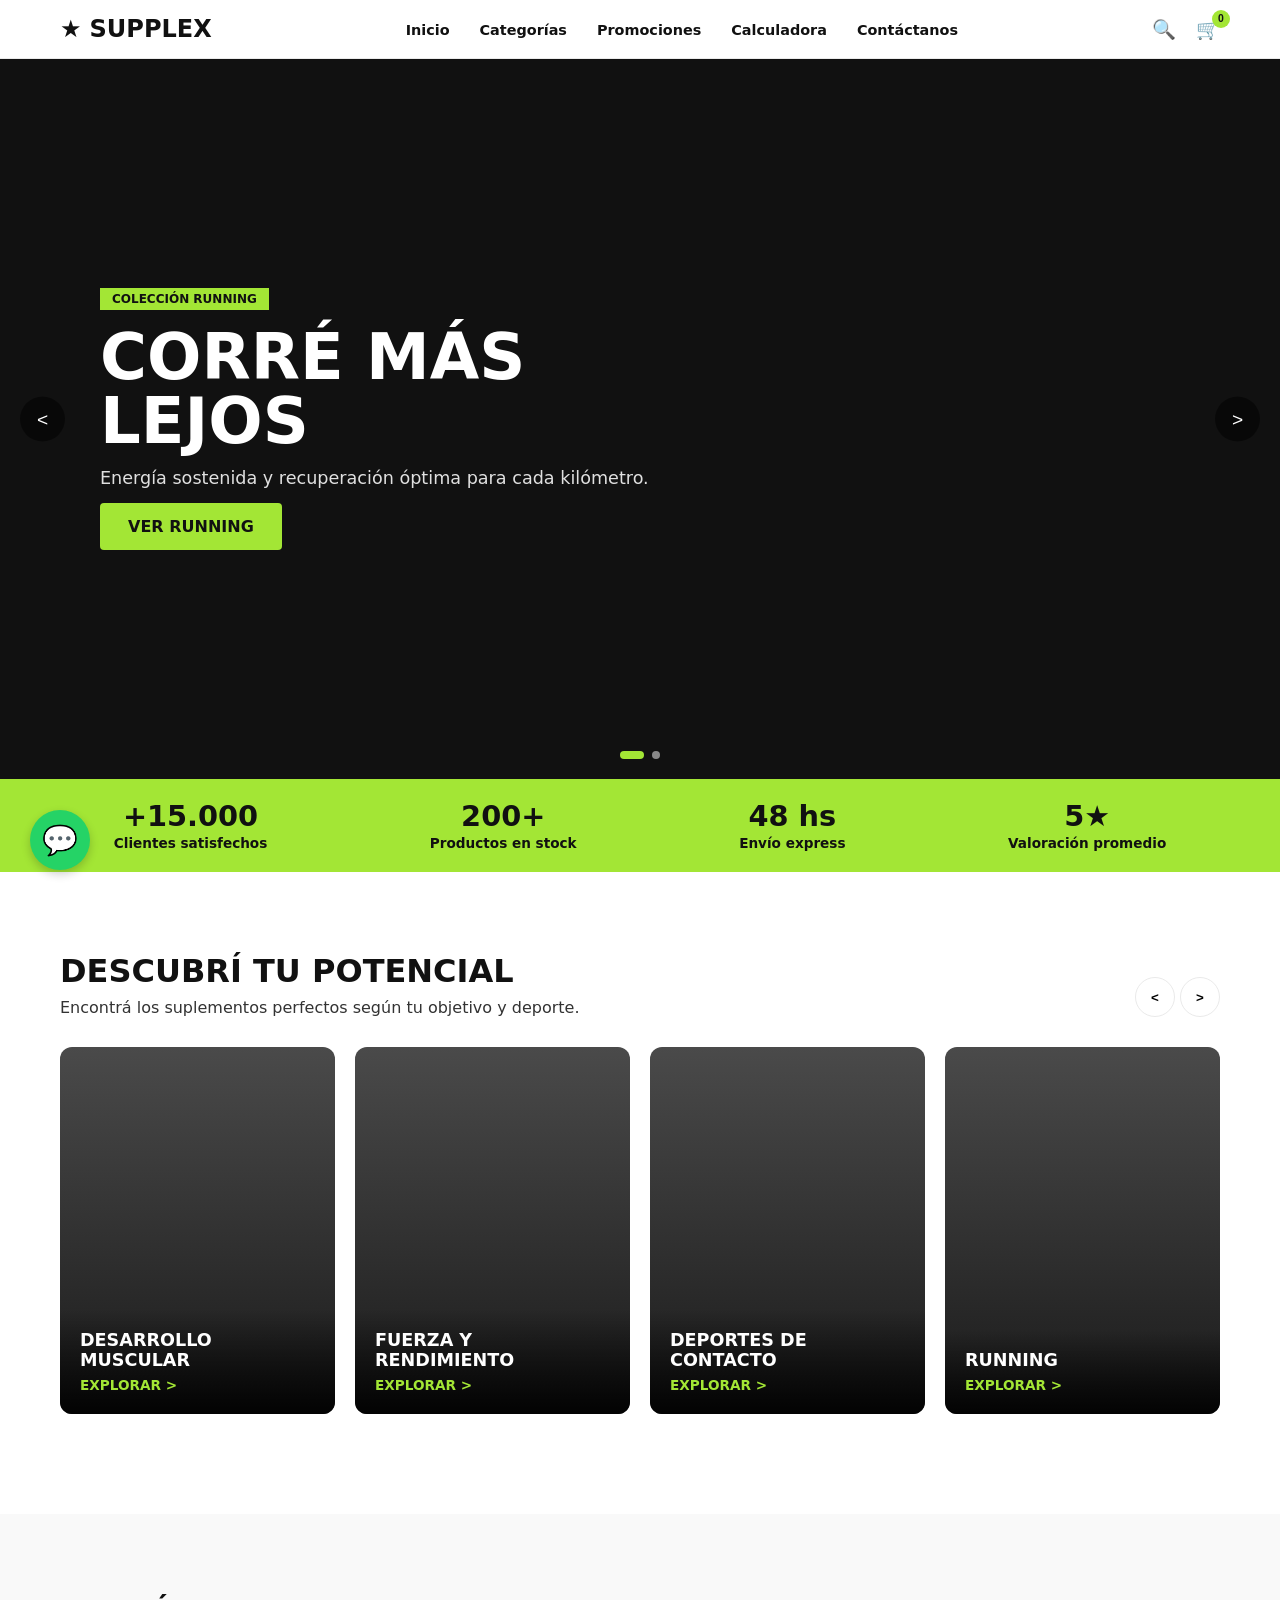
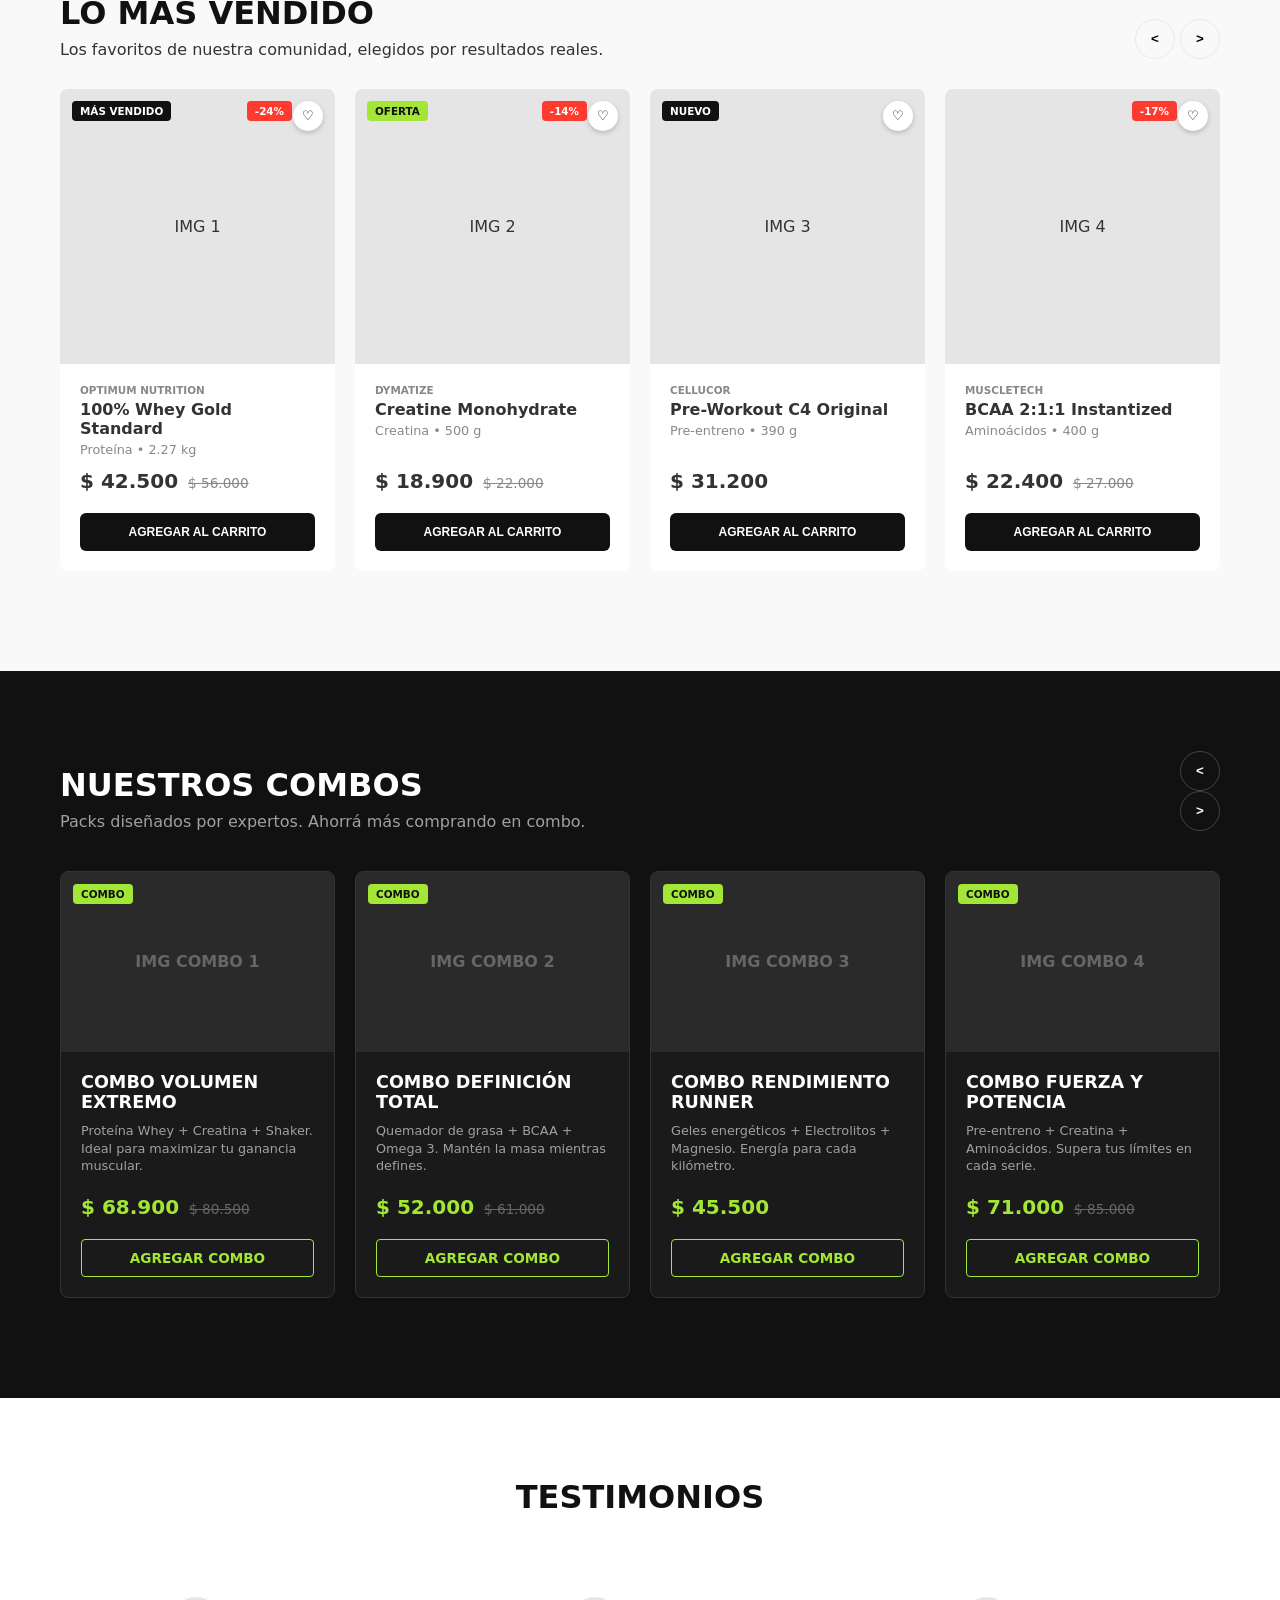
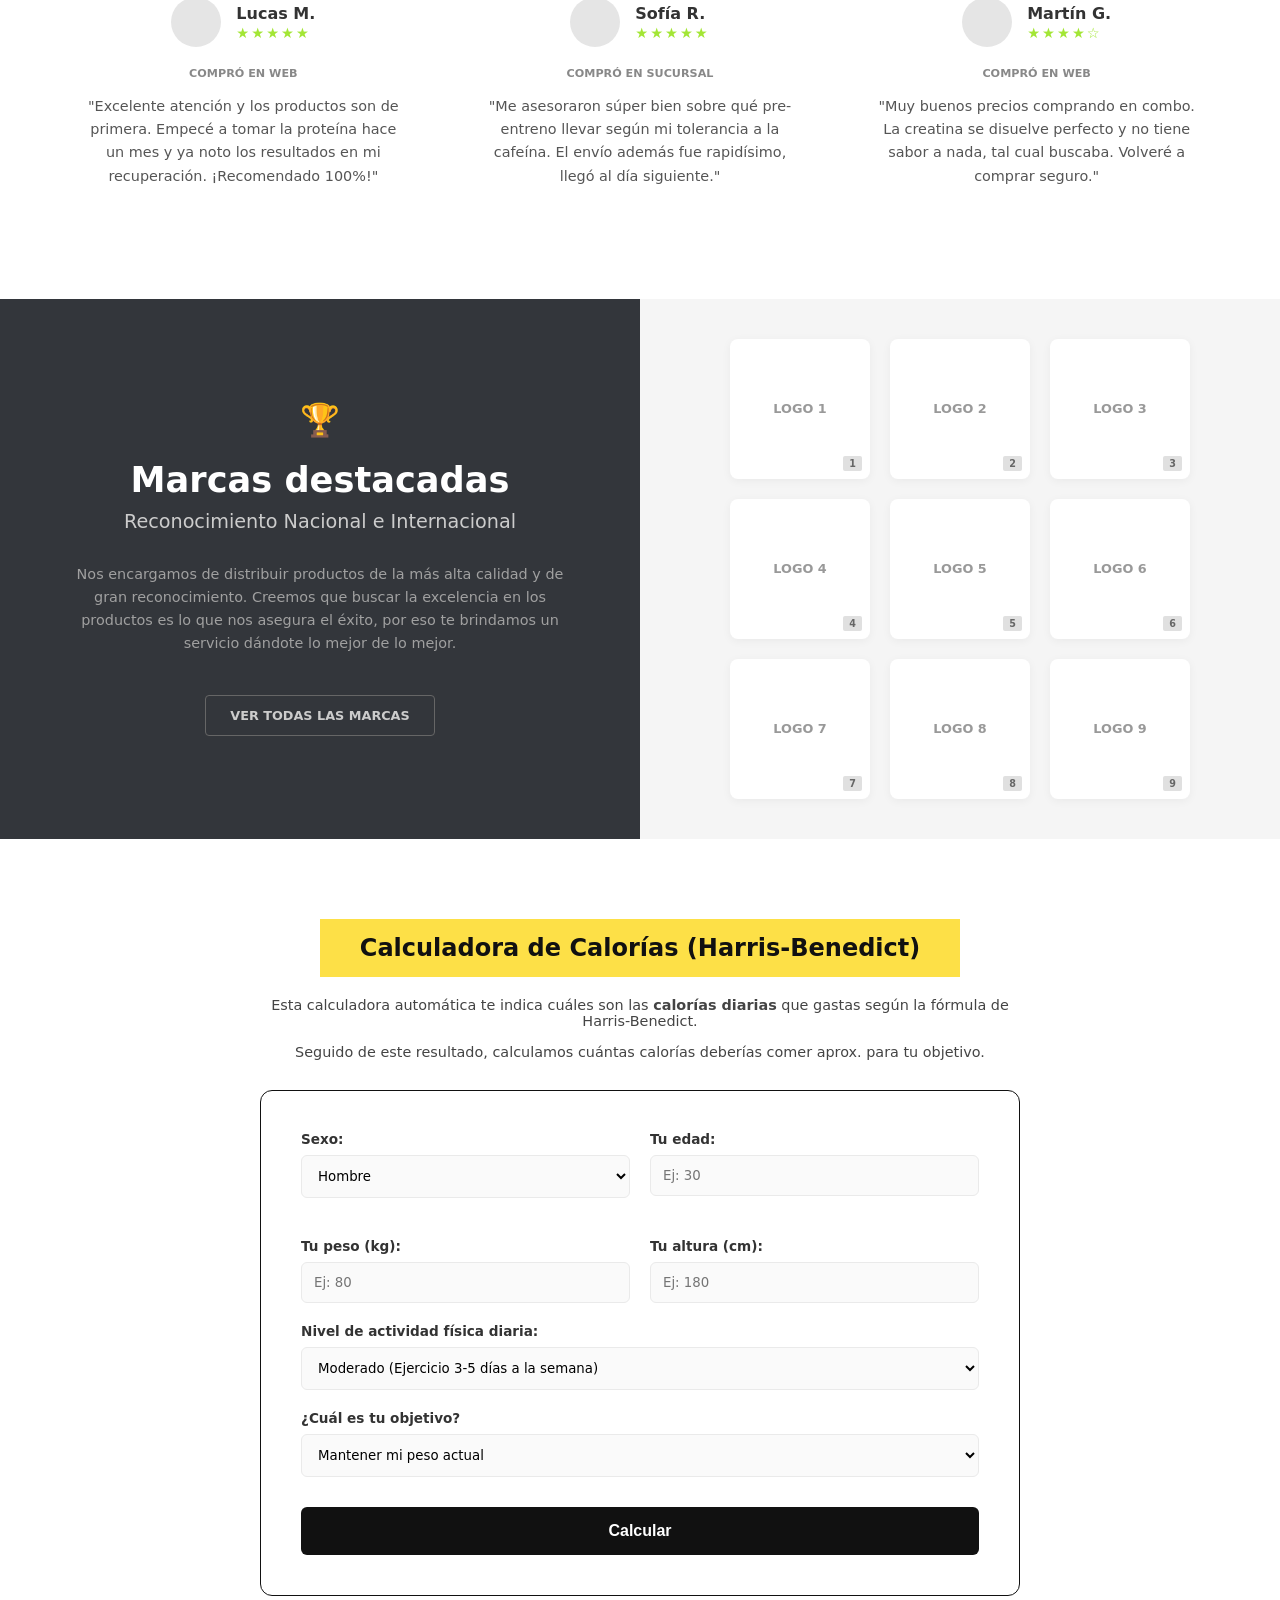
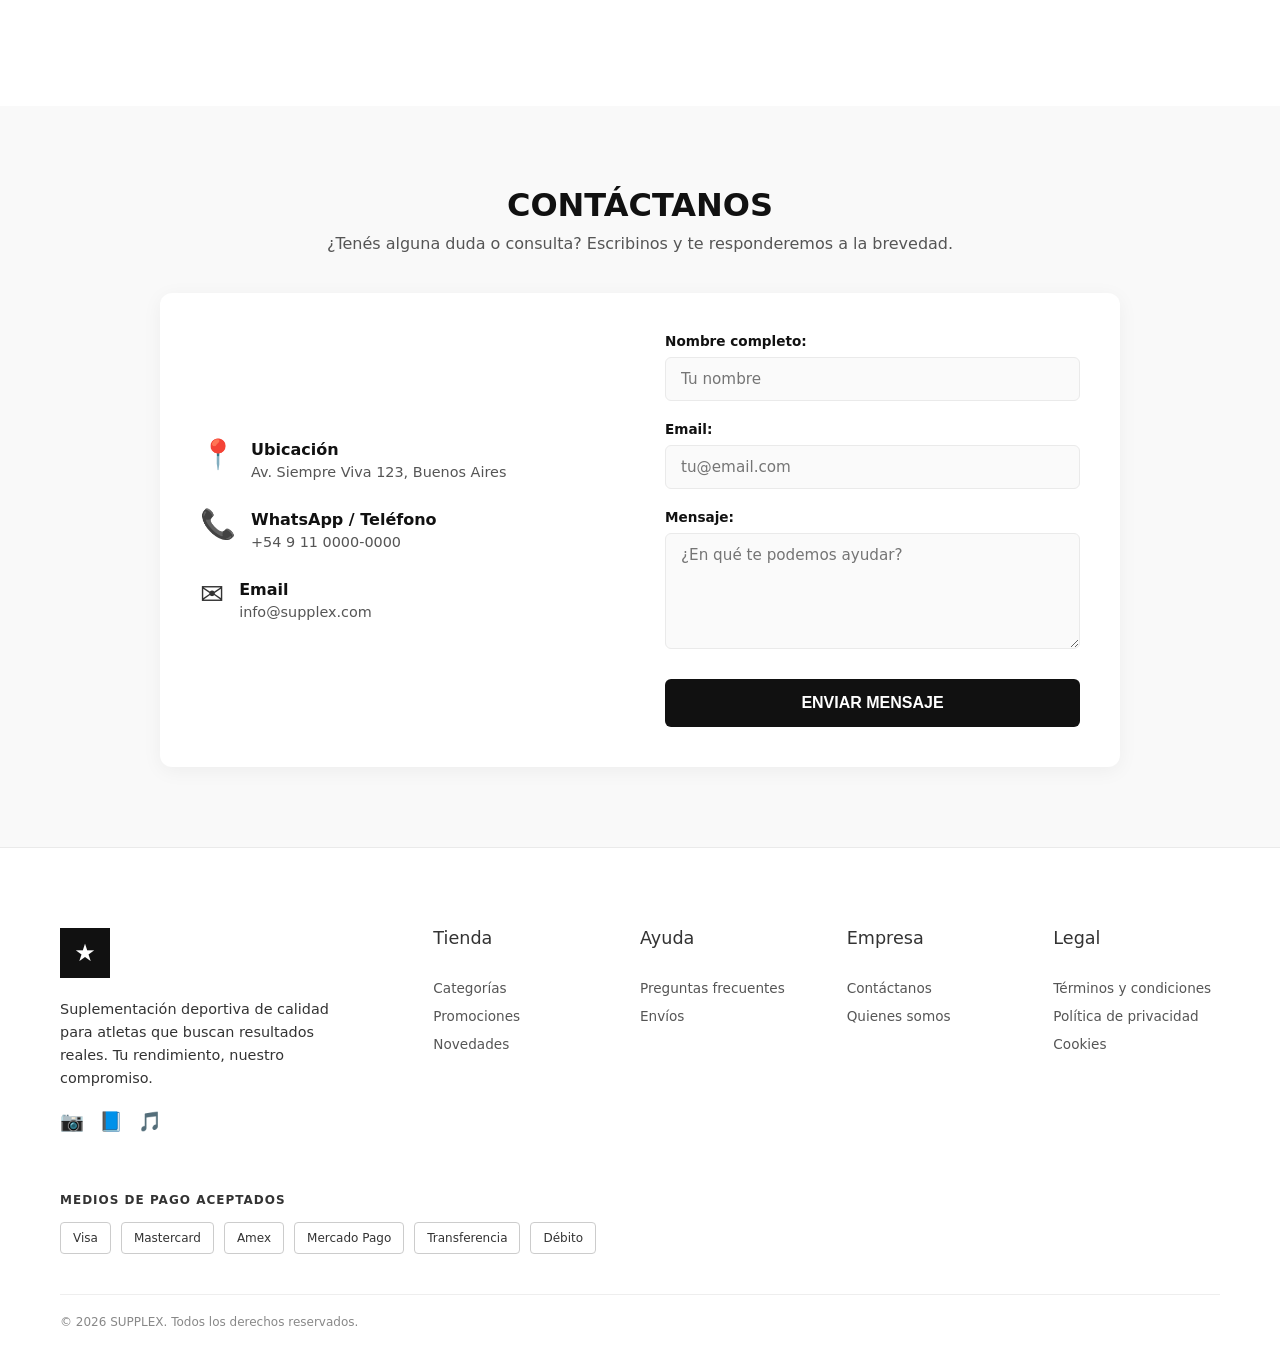
==== index.html @ 0bfa5c6b "arreglo del carrito, mejoras en secciones de la pagina y SEO avanzado, tambien quita de errores y co" ====
<!DOCTYPE html>
<html lang="es">
<head>
    <meta charset="UTF-8">
    <meta name="viewport" content="width=device-width, initial-scale=1.0">
    
    <title>Supplex | Suplementación Deportiva y Nutrición</title>
    <meta name="description" content="Encontrá los mejores suplementos deportivos: Proteínas, Creatina, Pre-entrenos y más. Calculá tus calorías y potenciá tu rendimiento con Supplex.">
    <meta name="keywords" content="suplementos, proteína, creatina, pre-entreno, nutrición deportiva, Supplex, fitness">
    <meta name="author" content="Supplex">
    <link rel="canonical" href="https://www.tusitio.com/">
    <meta name="robots" content="index, follow">

    <meta property="og:type" content="website">
    <meta property="og:title" content="Supplex | Suplementación Deportiva">
    <meta property="og:description" content="Potenciá tu rendimiento con los mejores suplementos del mercado. Envíos a todo el país.">
    <meta property="og:image" content="https://www.tusitio.com/img/og-image.jpg">
    <meta property="og:url" content="https://www.tusitio.com/">

    <script type="application/ld+json">
    {
      "@context": "https://schema.org",
      "@type": "SportsActivityLocation",
      "name": "Supplex",
      "image": "https://www.tusitio.com/img/logo.png",
      "description": "Tienda especializada en suplementación deportiva de alta calidad.",
      "url": "https://www.tusitio.com",
      "priceRange": "$$"
    }
    </script>

    <link rel="stylesheet" href="./css/style.css">
</head>
<body>
    
  <header class="encabezado">

    <div class="encabezado__principal" id="encabezadoPrincipal">
      <div class="encabezado__contenedor">
        
        <a href="/" class="encabezado__logo">
          <span class="encabezado__icono-logo">★</span>
          <span class="encabezado__texto-logo">SUPPLEX</span>
        </a>

        <nav class="encabezado__navegacion">
          <ul class="encabezado__menu">
            <li class="encabezado__item"><a href="#inicio" class="encabezado__enlace enlace_efecto">Inicio</a></li>
            <li class="encabezado__item"><a href="#categorias" class="encabezado__enlace enlace_efecto">Categorías</a></li>
            <li class="encabezado__item"><a href="#promociones" class="encabezado__enlace enlace_efecto">Promociones</a></li>
            <li class="encabezado__item"><a href="#calculadora" class="encabezado__enlace enlace_efecto">Calculadora</a></li>
            <li class="encabezado__item"><a href="#contactanos" class="encabezado__enlace enlace_efecto">Contáctanos</a></li>
          </ul>
        </nav>

        <div class="encabezado__acciones">
          <button class="encabezado__boton-accion icono_efecto" aria-label="Buscar">🔍</button>
          <!-- Se eliminó el botón de Usuario -->
          <button class="encabezado__boton-accion icono_efecto" aria-label="Carrito">
            🛒 <span class="encabezado__contador-carrito">0</span>
          </button>
        </div>

      </div>
    </div>
  </header>

  <main>
    <section class="portada" id="inicio">
      <div class="portada__carrusel">
        
        <button class="portada__navegacion portada__navegacion--previo boton-redondo_efecto" id="btnAntHero" aria-label="Anterior">&lt;</button>
        <button class="portada__navegacion portada__navegacion--siguiente boton-redondo_efecto" id="btnSigHero" aria-label="Siguiente">&gt;</button>

        <div class="portada__diapositiva portada__diapositiva--activa">
          <div class="portada__fondo"></div>
          <div class="portada__contenedor">
            <div class="portada__contenido">
              <span class="portada__etiqueta">COLECCIÓN RUNNING</span>
              <h1 class="portada__titulo">CORRÉ MÁS LEJOS</h1>
              <p class="portada__subtitulo">Energía sostenida y recuperación óptima para cada kilómetro.</p>
              <a href="#categorias" class="portada__boton boton_efecto">VER RUNNING</a>
            </div>
          </div>
        </div>

        <div class="portada__diapositiva">
          <div class="portada__fondo" style="background: linear-gradient(90deg, rgba(17,17,17,0.9) 0%, rgba(17,17,17,0.3) 100%), #333;"></div>
          <div class="portada__contenedor">
            <div class="portada__contenido">
              <span class="portada__etiqueta">NUEVOS INGRESOS</span>
              <h1 class="portada__titulo">ALCANZÁ TU META</h1>
              <p class="portada__subtitulo">Potenciá tu entrenamiento con la mejor suplementación.</p>
              <a href="#promociones" class="portada__boton boton_efecto">VER COMBOS</a>
            </div>
          </div>
        </div>

        <div class="portada__paginacion">
          <span class="portada__punto portada__punto--activo"></span>
          <span class="portada__punto"></span>
        </div>
      </div>

      <div class="portada__estadisticas">
        <div class="portada__estadisticas-contenedor">
          <div class="portada__dato"><span class="portada__numero">+15.000</span><span class="portada__texto">Clientes satisfechos</span></div>
          <div class="portada__dato"><span class="portada__numero">200+</span><span class="portada__texto">Productos en stock</span></div>
          <div class="portada__dato"><span class="portada__numero">48 hs</span><span class="portada__texto">Envío express</span></div>
          <div class="portada__dato"><span class="portada__numero">5★</span><span class="portada__texto">Valoración promedio</span></div>
        </div>
      </div>
    </section>

    <section class="descubrir" id="categorias">
      <div class="descubrir__contenedor">
        <div class="descubrir__encabezado">
          <div>
            <h2 class="descubrir__titulo">DESCUBRÍ TU POTENCIAL</h2>
            <p class="descubrir__subtitulo">Encontrá los suplementos perfectos según tu objetivo y deporte.</p>
          </div>
          <div class="descubrir__controles">
            <button class="descubrir__boton-nav boton-redondo-claro_efecto" id="btnAntExplorar" aria-label="Anterior">&lt;</button>
            <button class="descubrir__boton-nav boton-redondo-claro_efecto" id="btnSigExplorar" aria-label="Siguiente">&gt;</button>
          </div>
        </div>

        <div class="carrusel-horizontal" id="carruselExplorar">
          <a href="#" class="descubrir__tarjeta tarjeta_efecto">
            <div class="descubrir__fondo"></div>
            <div class="descubrir__contenido">
              <h3 class="descubrir__nombre">DESARROLLO MUSCULAR</h3>
              <span class="descubrir__enlace">EXPLORAR &gt;</span>
            </div>
          </a>
          <a href="#" class="descubrir__tarjeta tarjeta_efecto">
            <div class="descubrir__fondo"></div>
            <div class="descubrir__contenido">
              <h3 class="descubrir__nombre">FUERZA Y RENDIMIENTO</h3>
              <span class="descubrir__enlace">EXPLORAR &gt;</span>
            </div>
          </a>
          <a href="#" class="descubrir__tarjeta tarjeta_efecto">
            <div class="descubrir__fondo"></div>
            <div class="descubrir__contenido">
              <h3 class="descubrir__nombre">DEPORTES DE CONTACTO</h3>
              <span class="descubrir__enlace">EXPLORAR &gt;</span>
            </div>
          </a>
          <a href="#" class="descubrir__tarjeta tarjeta_efecto">
            <div class="descubrir__fondo"></div>
            <div class="descubrir__contenido">
              <h3 class="descubrir__nombre">RUNNING</h3>
              <span class="descubrir__enlace">EXPLORAR &gt;</span>
            </div>
          </a>
          <a href="#" class="descubrir__tarjeta tarjeta_efecto">
            <div class="descubrir__fondo"></div>
            <div class="descubrir__contenido">
              <h3 class="descubrir__nombre">RECUPERACIÓN</h3>
              <span class="descubrir__enlace">EXPLORAR &gt;</span>
            </div>
          </a>
          <a href="#" class="descubrir__tarjeta tarjeta_efecto">
            <div class="descubrir__fondo"></div>
            <div class="descubrir__contenido">
              <h3 class="descubrir__nombre">ENERGÍA</h3>
              <span class="descubrir__enlace">EXPLORAR &gt;</span>
            </div>
          </a>
        </div>
      </div>
    </section>

    <section class="mas-vendidos">
      <div class="mas-vendidos__contenedor">
        <div class="mas-vendidos__encabezado">
          <div>
            <h2 class="mas-vendidos__titulo">LO MÁS VENDIDO</h2>
            <p class="mas-vendidos__subtitulo">Los favoritos de nuestra comunidad, elegidos por resultados reales.</p>
          </div>
          <div class="mas-vendidos__controles">
            <button class="mas-vendidos__boton-nav boton-redondo-claro_efecto" id="btnAntMasVendidos" aria-label="Anterior">&lt;</button>
            <button class="mas-vendidos__boton-nav boton-redondo-claro_efecto" id="btnSigMasVendidos" aria-label="Siguiente">&gt;</button>
          </div>
        </div>

        <div class="carrusel-horizontal" id="carruselMasVendidos">
          <article class="producto-tarjeta tarjeta-sombra_efecto">
            <div class="producto-tarjeta__imagen-caja">
              <div class="producto-tarjeta__etiquetas">
                <span class="etiqueta etiqueta--negra">MÁS VENDIDO</span>
                <span class="etiqueta etiqueta--roja">-24%</span>
              </div>
              <button class="producto-tarjeta__favorito icono_efecto" aria-label="Favoritos">♡</button>
              <div class="producto-tarjeta__placeholder">IMG 1</div>
            </div>
            <div class="producto-tarjeta__info">
              <span class="producto-tarjeta__marca">OPTIMUM NUTRITION</span>
              <h3 class="producto-tarjeta__nombre">100% Whey Gold Standard</h3>
              <p class="producto-tarjeta__variante">Proteína • 2.27 kg</p>
              <div class="producto-tarjeta__precios">
                <span class="producto-tarjeta__precio-actual">$ 42.500</span>
                <span class="producto-tarjeta__precio-viejo">$ 56.000</span>
              </div>
              <button class="producto-tarjeta__boton boton-oscuro_efecto js-agregar-carrito" data-nombre="100% Whey Gold Standard - Optimum Nutrition" data-precio="42500">AGREGAR AL CARRITO</button>
            </div>
          </article>

          <article class="producto-tarjeta tarjeta-sombra_efecto">
            <div class="producto-tarjeta__imagen-caja">
              <div class="producto-tarjeta__etiquetas">
                <span class="etiqueta etiqueta--verde">OFERTA</span>
                <span class="etiqueta etiqueta--roja">-14%</span>
              </div>
              <button class="producto-tarjeta__favorito icono_efecto" aria-label="Favoritos">♡</button>
              <div class="producto-tarjeta__placeholder">IMG 2</div>
            </div>
            <div class="producto-tarjeta__info">
              <span class="producto-tarjeta__marca">DYMATIZE</span>
              <h3 class="producto-tarjeta__nombre">Creatine Monohydrate</h3>
              <p class="producto-tarjeta__variante">Creatina • 500 g</p>
              <div class="producto-tarjeta__precios">
                <span class="producto-tarjeta__precio-actual">$ 18.900</span>
                <span class="producto-tarjeta__precio-viejo">$ 22.000</span>
              </div>
              <button class="producto-tarjeta__boton boton-oscuro_efecto js-agregar-carrito" data-nombre="Creatine Monohydrate - Dymatize" data-precio="18900">AGREGAR AL CARRITO</button>
            </div>
          </article>

          <article class="producto-tarjeta tarjeta-sombra_efecto">
            <div class="producto-tarjeta__imagen-caja">
              <div class="producto-tarjeta__etiquetas">
                <span class="etiqueta etiqueta--negra">NUEVO</span>
              </div>
              <button class="producto-tarjeta__favorito icono_efecto" aria-label="Favoritos">♡</button>
              <div class="producto-tarjeta__placeholder">IMG 3</div>
            </div>
            <div class="producto-tarjeta__info">
              <span class="producto-tarjeta__marca">CELLUCOR</span>
              <h3 class="producto-tarjeta__nombre">Pre-Workout C4 Original</h3>
              <p class="producto-tarjeta__variante">Pre-entreno • 390 g</p>
              <div class="producto-tarjeta__precios">
                <span class="producto-tarjeta__precio-actual">$ 31.200</span>
              </div>
              <button class="producto-tarjeta__boton boton-oscuro_efecto js-agregar-carrito" data-nombre="Pre-Workout C4 Original - Cellucor" data-precio="31200">AGREGAR AL CARRITO</button>
            </div>
          </article>

          <article class="producto-tarjeta tarjeta-sombra_efecto">
            <div class="producto-tarjeta__imagen-caja">
              <div class="producto-tarjeta__etiquetas">
                <span class="etiqueta etiqueta--roja">-17%</span>
              </div>
              <button class="producto-tarjeta__favorito icono_efecto" aria-label="Favoritos">♡</button>
              <div class="producto-tarjeta__placeholder">IMG 4</div>
            </div>
            <div class="producto-tarjeta__info">
              <span class="producto-tarjeta__marca">MUSCLETECH</span>
              <h3 class="producto-tarjeta__nombre">BCAA 2:1:1 Instantized</h3>
              <p class="producto-tarjeta__variante">Aminoácidos • 400 g</p>
              <div class="producto-tarjeta__precios">
                <span class="producto-tarjeta__precio-actual">$ 22.400</span>
                <span class="producto-tarjeta__precio-viejo">$ 27.000</span>
              </div>
              <button class="producto-tarjeta__boton boton-oscuro_efecto js-agregar-carrito" data-nombre="BCAA 2:1:1 Instantized - Muscletech" data-precio="22400">AGREGAR AL CARRITO</button>
            </div>
          </article>

          <article class="producto-tarjeta tarjeta-sombra_efecto">
            <div class="producto-tarjeta__imagen-caja">
              <div class="producto-tarjeta__etiquetas">
                <span class="etiqueta etiqueta--verde">OFERTA</span>
              </div>
              <button class="producto-tarjeta__favorito icono_efecto" aria-label="Favoritos">♡</button>
              <div class="producto-tarjeta__placeholder">IMG 5</div>
            </div>
            <div class="producto-tarjeta__info">
              <span class="producto-tarjeta__marca">STAR NUTRITION</span>
              <h3 class="producto-tarjeta__nombre">Premium Whey Protein</h3>
              <p class="producto-tarjeta__variante">Proteína • 1 kg</p>
              <div class="producto-tarjeta__precios">
                <span class="producto-tarjeta__precio-actual">$ 28.500</span>
              </div>
              <button class="producto-tarjeta__boton boton-oscuro_efecto js-agregar-carrito" data-nombre="Premium Whey Protein - Star Nutrition" data-precio="28500">AGREGAR AL CARRITO</button>
            </div>
          </article>

          <article class="producto-tarjeta tarjeta-sombra_efecto">
            <div class="producto-tarjeta__imagen-caja">
              <button class="producto-tarjeta__favorito icono_efecto" aria-label="Favoritos">♡</button>
              <div class="producto-tarjeta__placeholder">IMG 6</div>
            </div>
            <div class="producto-tarjeta__info">
              <span class="producto-tarjeta__marca">ENA SPORT</span>
              <h3 class="producto-tarjeta__nombre">Creatina Micronizada</h3>
              <p class="producto-tarjeta__variante">Creatina • 300 g</p>
              <div class="producto-tarjeta__precios">
                <span class="producto-tarjeta__precio-actual">$ 15.000</span>
              </div>
              <button class="producto-tarjeta__boton boton-oscuro_efecto js-agregar-carrito" data-nombre="Creatina Micronizada - ENA Sport" data-precio="15000">AGREGAR AL CARRITO</button>
            </div>
          </article>

          <article class="producto-tarjeta tarjeta-sombra_efecto">
            <div class="producto-tarjeta__imagen-caja">
              <div class="producto-tarjeta__etiquetas">
                <span class="etiqueta etiqueta--negra">MÁS VENDIDO</span>
              </div>
              <button class="producto-tarjeta__favorito icono_efecto" aria-label="Favoritos">♡</button>
              <div class="producto-tarjeta__placeholder">IMG 7</div>
            </div>
            <div class="producto-tarjeta__info">
              <span class="producto-tarjeta__marca">BSN</span>
              <h3 class="producto-tarjeta__nombre">Syntha-6 Protein Matrix</h3>
              <p class="producto-tarjeta__variante">Proteína Blend • 2.27 kg</p>
              <div class="producto-tarjeta__precios">
                <span class="producto-tarjeta__precio-actual">$ 48.000</span>
              </div>
              <button class="producto-tarjeta__boton boton-oscuro_efecto js-agregar-carrito" data-nombre="Syntha-6 Protein - BSN" data-precio="48000">AGREGAR AL CARRITO</button>
            </div>
          </article>

          <article class="producto-tarjeta tarjeta-sombra_efecto">
            <div class="producto-tarjeta__imagen-caja">
              <div class="producto-tarjeta__etiquetas">
                <span class="etiqueta etiqueta--roja">-10%</span>
              </div>
              <button class="producto-tarjeta__favorito icono_efecto" aria-label="Favoritos">♡</button>
              <div class="producto-tarjeta__placeholder">IMG 8</div>
            </div>
            <div class="producto-tarjeta__info">
              <span class="producto-tarjeta__marca">UNIVERSAL NUTRITION</span>
              <h3 class="producto-tarjeta__nombre">Animal Pak</h3>
              <p class="producto-tarjeta__variante">Multivitamínico • 44 Packs</p>
              <div class="producto-tarjeta__precios">
                <span class="producto-tarjeta__precio-actual">$ 35.000</span>
                <span class="producto-tarjeta__precio-viejo">$ 39.000</span>
              </div>
              <button class="producto-tarjeta__boton boton-oscuro_efecto js-agregar-carrito" data-nombre="Animal Pak - Universal Nutrition" data-precio="35000">AGREGAR AL CARRITO</button>
            </div>
          </article>
        </div>
      </div>
    </section>

    <section class="seccion-combos" id="promociones">
      <div class="seccion-combos__contenedor">
        <div class="seccion-combos__encabezado">
          <div>
            <h2 class="seccion-combos__titulo">NUESTROS COMBOS</h2>
            <p class="seccion-combos__subtitulo">Packs diseñados por expertos. Ahorrá más comprando en combo.</p>
          </div>
          <div class="seccion-combos__controles">
            <button class="seccion-combos__boton-nav boton-redondo-oscuro_efecto" id="btnAntCombos">&lt;</button>
            <button class="seccion-combos__boton-nav boton-redondo-oscuro_efecto" id="btnSigCombos">&gt;</button>
          </div>
        </div>

        <div class="carrusel-horizontal" id="carruselCombos">
          <article class="combo-tarjeta tarjeta_efecto">
            <div class="combo-tarjeta__imagen-caja">
              <span class="combo-tarjeta__etiqueta">COMBO</span>
              <div class="combo-tarjeta__placeholder">IMG COMBO 1</div>
            </div>
            <div class="combo-tarjeta__info">
              <h3 class="combo-tarjeta__nombre">COMBO VOLUMEN EXTREMO</h3>
              <p class="combo-tarjeta__desc">Proteína Whey + Creatina + Shaker. Ideal para maximizar tu ganancia muscular.</p>
              <div class="combo-tarjeta__precios">
                <span class="combo-tarjeta__precio-actual">$ 68.900</span>
                <span class="combo-tarjeta__precio-viejo">$ 80.500</span>
              </div>
              <button class="combo-tarjeta__enlace enlace-borde_efecto js-agregar-carrito" style="width: 100%; background: transparent; cursor: pointer; font-family: inherit;" data-nombre="Combo Volumen Extremo" data-precio="68900">AGREGAR COMBO</button>
            </div>
          </article>

          <article class="combo-tarjeta tarjeta_efecto">
            <div class="combo-tarjeta__imagen-caja">
              <span class="combo-tarjeta__etiqueta">COMBO</span>
              <div class="combo-tarjeta__placeholder">IMG COMBO 2</div>
            </div>
            <div class="combo-tarjeta__info">
              <h3 class="combo-tarjeta__nombre">COMBO DEFINICIÓN TOTAL</h3>
              <p class="combo-tarjeta__desc">Quemador de grasa + BCAA + Omega 3. Mantén la masa mientras defines.</p>
              <div class="combo-tarjeta__precios">
                <span class="combo-tarjeta__precio-actual">$ 52.000</span>
                <span class="combo-tarjeta__precio-viejo">$ 61.000</span>
              </div>
              <button class="combo-tarjeta__enlace enlace-borde_efecto js-agregar-carrito" style="width: 100%; background: transparent; cursor: pointer; font-family: inherit;" data-nombre="Combo Definición Total" data-precio="52000">AGREGAR COMBO</button>
            </div>
          </article>

          <article class="combo-tarjeta tarjeta_efecto">
            <div class="combo-tarjeta__imagen-caja">
              <span class="combo-tarjeta__etiqueta">COMBO</span>
              <div class="combo-tarjeta__placeholder">IMG COMBO 3</div>
            </div>
            <div class="combo-tarjeta__info">
              <h3 class="combo-tarjeta__nombre">COMBO RENDIMIENTO RUNNER</h3>
              <p class="combo-tarjeta__desc">Geles energéticos + Electrolitos + Magnesio. Energía para cada kilómetro.</p>
              <div class="combo-tarjeta__precios">
                <span class="combo-tarjeta__precio-actual">$ 45.500</span>
              </div>
              <button class="combo-tarjeta__enlace enlace-borde_efecto js-agregar-carrito" style="width: 100%; background: transparent; cursor: pointer; font-family: inherit;" data-nombre="Combo Rendimiento Runner" data-precio="45500">AGREGAR COMBO</button>
            </div>
          </article>

          <article class="combo-tarjeta tarjeta_efecto">
            <div class="combo-tarjeta__imagen-caja">
              <span class="combo-tarjeta__etiqueta">COMBO</span>
              <div class="combo-tarjeta__placeholder">IMG COMBO 4</div>
            </div>
            <div class="combo-tarjeta__info">
              <h3 class="combo-tarjeta__nombre">COMBO FUERZA Y POTENCIA</h3>
              <p class="combo-tarjeta__desc">Pre-entreno + Creatina + Aminoácidos. Supera tus límites en cada serie.</p>
              <div class="combo-tarjeta__precios">
                <span class="combo-tarjeta__precio-actual">$ 71.000</span>
                <span class="combo-tarjeta__precio-viejo">$ 85.000</span>
              </div>
              <button class="combo-tarjeta__enlace enlace-borde_efecto js-agregar-carrito" style="width: 100%; background: transparent; cursor: pointer; font-family: inherit;" data-nombre="Combo Fuerza y Potencia" data-precio="71000">AGREGAR COMBO</button>
            </div>
          </article>
        </div>
      </div>
    </section>

    <section class="testimonios">
      <div class="testimonios__contenedor">
        <h2 class="testimonios__titulo">TESTIMONIOS</h2>
        <div class="testimonios__grilla">
          
          <article class="testimonio-tarjeta">
            <div class="testimonio-tarjeta__encabezado">
              <div class="testimonio-tarjeta__avatar"></div>
              <div class="testimonio-tarjeta__usuario">
                <h3 class="testimonio-tarjeta__nombre">Lucas M.</h3>
                <div class="testimonio-tarjeta__estrellas">★★★★★</div>
              </div>
            </div>
            <p class="testimonio-tarjeta__compra">COMPRÓ EN WEB</p>
            <p class="testimonio-tarjeta__texto">"Excelente atención y los productos son de primera. Empecé a tomar la proteína hace un mes y ya noto los resultados en mi recuperación. ¡Recomendado 100%!"</p>
          </article>

          <article class="testimonio-tarjeta">
            <div class="testimonio-tarjeta__encabezado">
              <div class="testimonio-tarjeta__avatar"></div>
              <div class="testimonio-tarjeta__usuario">
                <h3 class="testimonio-tarjeta__nombre">Sofía R.</h3>
                <div class="testimonio-tarjeta__estrellas">★★★★★</div>
              </div>
            </div>
            <p class="testimonio-tarjeta__compra">COMPRÓ EN SUCURSAL</p>
            <p class="testimonio-tarjeta__texto">"Me asesoraron súper bien sobre qué pre-entreno llevar según mi tolerancia a la cafeína. El envío además fue rapidísimo, llegó al día siguiente."</p>
          </article>

          <article class="testimonio-tarjeta">
            <div class="testimonio-tarjeta__encabezado">
              <div class="testimonio-tarjeta__avatar"></div>
              <div class="testimonio-tarjeta__usuario">
                <h3 class="testimonio-tarjeta__nombre">Martín G.</h3>
                <div class="testimonio-tarjeta__estrellas">★★★★☆</div>
              </div>
            </div>
            <p class="testimonio-tarjeta__compra">COMPRÓ EN WEB</p>
            <p class="testimonio-tarjeta__texto">"Muy buenos precios comprando en combo. La creatina se disuelve perfecto y no tiene sabor a nada, tal cual buscaba. Volveré a comprar seguro."</p>
          </article>

        </div>
      </div>
    </section>

    <section class="marcas">
      <div class="marcas__contenedor">
        
        <div class="marcas__info">
          <div class="marcas__icono">🏆</div>
          <h2 class="marcas__titulo">Marcas destacadas</h2>
          <h3 class="marcas__subtitulo">Reconocimiento Nacional e Internacional</h3>
          <p class="marcas__texto">
            Nos encargamos de distribuir productos de la más alta calidad y de gran reconocimiento. Creemos que buscar la excelencia en los productos es lo que nos asegura el éxito, por eso te brindamos un servicio dándote lo mejor de lo mejor.
          </p>
          <a href="./pages/productos.html" class="marcas__boton">VER TODAS LAS MARCAS</a>
        </div>

        <div class="marcas__grilla">
          <div class="marcas__logo-tarjeta tarjeta_efecto"><div class="marcas__logo-texto">LOGO 1</div><span class="marcas__badge">1</span></div>
          <div class="marcas__logo-tarjeta tarjeta_efecto"><div class="marcas__logo-texto">LOGO 2</div><span class="marcas__badge">2</span></div>
          <div class="marcas__logo-tarjeta tarjeta_efecto"><div class="marcas__logo-texto">LOGO 3</div><span class="marcas__badge">3</span></div>
          <div class="marcas__logo-tarjeta tarjeta_efecto"><div class="marcas__logo-texto">LOGO 4</div><span class="marcas__badge">4</span></div>
          <div class="marcas__logo-tarjeta tarjeta_efecto"><div class="marcas__logo-texto">LOGO 5</div><span class="marcas__badge">5</span></div>
          <div class="marcas__logo-tarjeta tarjeta_efecto"><div class="marcas__logo-texto">LOGO 6</div><span class="marcas__badge">6</span></div>
          <div class="marcas__logo-tarjeta tarjeta_efecto"><div class="marcas__logo-texto">LOGO 7</div><span class="marcas__badge">7</span></div>
          <div class="marcas__logo-tarjeta tarjeta_efecto"><div class="marcas__logo-texto">LOGO 8</div><span class="marcas__badge">8</span></div>
          <div class="marcas__logo-tarjeta tarjeta_efecto"><div class="marcas__logo-texto">LOGO 9</div><span class="marcas__badge">9</span></div>
        </div>
        
      </div>
    </section>

    <section class="calculadora" id="calculadora">
      <div class="calculadora__contenedor">
        
        <div class="calculadora__encabezado">
          <div class="calculadora__caja-titulo">
            <h2 class="calculadora__titulo">Calculadora de Calorías (Harris-Benedict)</h2>
          </div>
          <p class="calculadora__texto">Esta calculadora automática te indica cuáles son las <strong>calorías diarias</strong> que gastas según la fórmula de Harris-Benedict.</p>
          <p class="calculadora__texto">Seguido de este resultado, calculamos cuántas calorías deberías comer aprox. para tu objetivo.</p>
        </div>

        <form class="calculadora__formulario" id="formCalculadora">
          <div class="calculadora__grilla-2">
            <div class="calculadora__campo">
              <label for="calcSexo">Sexo:</label>
              <select id="calcSexo" required>
                <option value="hombre">Hombre</option>
                <option value="mujer">Mujer</option>
              </select>
            </div>
            <div class="calculadora__campo">
              <label for="calcEdad">Tu edad:</label>
              <input type="number" id="calcEdad" placeholder="Ej: 30" required min="15" max="100">
            </div>
            <div class="calculadora__campo">
              <label for="calcPeso">Tu peso (kg):</label>
              <input type="number" id="calcPeso" placeholder="Ej: 80" required min="30" max="250" step="0.1">
            </div>
            <div class="calculadora__campo">
              <label for="calcAltura">Tu altura (cm):</label>
              <input type="number" id="calcAltura" placeholder="Ej: 180" required min="100" max="250">
            </div>
          </div>

          <div class="calculadora__campo">
            <label for="calcActividad">Nivel de actividad física diaria:</label>
            <select id="calcActividad" required>
              <option value="1.2">Sedentario (Poco o ningún ejercicio)</option>
              <option value="1.375">Ligero (Ejercicio 1-3 días a la semana)</option>
              <option value="1.55" selected>Moderado (Ejercicio 3-5 días a la semana)</option>
              <option value="1.725">Fuerte (Ejercicio 6-7 días a la semana)</option>
              <option value="1.9">Muy fuerte (Trabajo físico duro)</option>
            </select>
          </div>

          <div class="calculadora__campo">
            <label for="calcObjetivo">¿Cuál es tu objetivo?</label>
            <select id="calcObjetivo" required>
              <option value="deficit">Bajar de peso (Déficit calórico)</option>
              <option value="mantenimiento" selected>Mantener mi peso actual</option>
              <option value="superavit">Subir de peso (Superávit / Volumen)</option>
            </select>
          </div>

          <button type="submit" class="calculadora__boton boton-oscuro_efecto">Calcular</button>
        </form>

        <div class="calculadora__resultados" id="resultadosCalc">
          <h3 class="calculadora__resultados-titulo" id="tituloResultados">Tus resultados:</h3>
          <table class="calculadora__tabla">
            <thead>
              <tr>
                <th>Nivel</th>
                <th>kcal/día</th>
              </tr>
            </thead>
            <tbody id="cuerpoTablaCalc"></tbody>
          </table>
        </div>

      </div>
    </section>

    <!-- --- SECCIÓN CONTACTO --- -->
    <section class="contacto" id="contactanos">
      <div class="contacto__contenedor">
        
        <div class="contacto__encabezado">
          <h2 class="contacto__titulo">CONTÁCTANOS</h2>
          <p class="contacto__subtitulo">¿Tenés alguna duda o consulta? Escribinos y te responderemos a la brevedad.</p>
        </div>

        <div class="contacto__grilla">
          
          <!-- Columna Izquierda: Información -->
          <div class="contacto__info">
            <div class="contacto__item">
              <span class="contacto__icono">📍</span>
              <div>
                <h4 class="contacto__item-titulo">Ubicación</h4>
                <p class="contacto__item-texto">Av. Siempre Viva 123, Buenos Aires</p>
              </div>
            </div>
            
            <div class="contacto__item">
              <span class="contacto__icono">📞</span>
              <div>
                <h4 class="contacto__item-titulo">WhatsApp / Teléfono</h4>
                <p class="contacto__item-texto">+54 9 11 0000-0000</p>
              </div>
            </div>
            
            <div class="contacto__item">
              <span class="contacto__icono">✉️</span>
              <div>
                <h4 class="contacto__item-titulo">Email</h4>
                <p class="contacto__item-texto">info@supplex.com</p>
              </div>
            </div>
          </div>

          <!-- Columna Derecha: Formulario -->
          <form class="contacto__formulario" id="formContacto">
            <div class="contacto__campo">
              <label for="contNombre">Nombre completo:</label>
              <input type="text" id="contNombre" placeholder="Tu nombre" required>
            </div>
            
            <div class="contacto__campo">
              <label for="contEmail">Email:</label>
              <input type="email" id="contEmail" placeholder="tu@email.com" required>
            </div>
            
            <div class="contacto__campo">
              <label for="contMensaje">Mensaje:</label>
              <textarea id="contMensaje" rows="5" placeholder="¿En qué te podemos ayudar?" required></textarea>
            </div>
            
            <!-- Usamos la clase global de efecto que armamos antes -->
            <button type="submit" class="contacto__boton boton-oscuro_efecto" id="btnEnviarContacto">ENVIAR MENSAJE</button>
            <p class="contacto__exito" id="msjExitoContacto">¡Mensaje enviado con éxito! Te responderemos pronto.</p>
          </form>

        </div>
      </div>
    </section>
  </main>

  <footer class="pie-pagina">
    <div class="pie-pagina__contenedor">
      
      <div class="pie-pagina__arriba">
        <div class="pie-pagina__marca">
          <a href="/" class="pie-pagina__logo">★</a>
          <p class="pie-pagina__texto">Suplementación deportiva de calidad para atletas que buscan resultados reales. Tu rendimiento, nuestro compromiso.</p>
          <div class="pie-pagina__redes">
            <a href="#" class="pie-pagina__red-link icono_efecto" aria-label="Instagram">📷</a>
            <a href="#" class="pie-pagina__red-link icono_efecto" aria-label="Facebook">📘</a>
            <a href="#" class="pie-pagina__red-link icono_efecto" aria-label="TikTok">🎵</a>
          </div>
        </div>

        <div class="pie-pagina__enlaces">
          <h4 class="pie-pagina__titulo-columna">Tienda</h4>
          <a href="#" class="pie-pagina__link enlace_efecto">Categorías</a>
          <a href="#" class="pie-pagina__link enlace_efecto">Promociones</a>
          <a href="#" class="pie-pagina__link enlace_efecto">Novedades</a>
        </div>

        <div class="pie-pagina__enlaces">
          <h4 class="pie-pagina__titulo-columna">Ayuda</h4>
          <a href="#" class="pie-pagina__link enlace_efecto js-abrir-faq">Preguntas frecuentes</a>
          <a href="#" class="pie-pagina__link enlace_efecto">Envíos</a>
        </div>

        <div class="pie-pagina__enlaces">
          <h4 class="pie-pagina__titulo-columna">Empresa</h4>
          <a href="#" class="pie-pagina__link enlace_efecto">Contáctanos</a>
          <a href="./pages/nosotros.html" class="pie-pagina__link enlace_efecto">Quienes somos</a>
        </div>

        <div class="pie-pagina__enlaces">
          <h4 class="pie-pagina__titulo-columna">Legal</h4>
          <a href="#" class="pie-pagina__link enlace_efecto">Términos y condiciones</a>
          <a href="#" class="pie-pagina__link enlace_efecto">Política de privacidad</a>
          <a href="#" class="pie-pagina__link enlace_efecto">Cookies</a>
        </div>
      </div>

      <div class="pie-pagina__pagos">
        <h5 class="pie-pagina__pagos-titulo">MEDIOS DE PAGO ACEPTADOS</h5>
        <div class="pie-pagina__pagos-metodos">
          <span class="pie-pagina__badge-pago">Visa</span>
          <span class="pie-pagina__badge-pago">Mastercard</span>
          <span class="pie-pagina__badge-pago">Amex</span>
          <span class="pie-pagina__badge-pago">Mercado Pago</span>
          <span class="pie-pagina__badge-pago">Transferencia</span>
          <span class="pie-pagina__badge-pago">Débito</span>
        </div>
      </div>

      <div class="pie-pagina__abajo">
        <p>© 2026 SUPPLEX. Todos los derechos reservados.</p>
      </div>

    </div>
  </footer>

  <a href="#" class="whatsapp-flotante icono_efecto" aria-label="Escribinos por WhatsApp">💬</a> 

  <!-- Librería SheetJS para generar Excel -->
  <script src="https://cdn.sheetjs.com/xlsx-latest/package/dist/xlsx.full.min.js"></script>

  <!-- --- CARRITO MODAL (ACTUALIZADO V2.0) --- -->
  <div class="carrito-modal" id="carritoModal">
    <div class="carrito-modal__fondo" id="carritoFondo"></div>
    <div class="carrito-modal__panel">
      
      <div class="carrito-modal__cabecera">
        <h3 class="carrito-modal__titulo">Tu Carrito</h3>
        <button class="carrito-modal__cerrar" id="btnCerrarCarrito" aria-label="Cerrar carrito">&times;</button>
      </div>

      <div class="carrito-modal__cuerpo" id="listaCarrito">
        <p class="carrito-modal__vacio">Tu carrito está vacío.</p>
      </div>

      <!-- Formulario de Envío y Descuentos -->
      <div class="carrito-modal__datos">
        <div class="carrito-modal__campo">
          <input type="text" id="cartNombre" placeholder="Tu Nombre Completo" class="carrito-modal__input">
        </div>
        <div class="carrito-modal__campo">
          <input type="text" id="cartDireccion" placeholder="Dirección de Envío" class="carrito-modal__input">
        </div>
        <div class="carrito-modal__campo carrito-modal__campo--cupon">
          <input type="text" id="cartCupon" placeholder="Código de descuento (Ej: GYM)" class="carrito-modal__input" style="text-transform: uppercase;">
          <button type="button" id="btnAplicarCupon" class="carrito-modal__boton-cupon">Aplicar</button>
        </div>
        <p id="msjCupon" class="carrito-modal__msj-cupon"></p>
      </div>

      <div class="carrito-modal__pie">
        <!-- Resumen de totales -->
        <div class="carrito-modal__resumen">
          <div class="carrito-modal__linea"><span>Subtotal:</span> <span id="cartSubtotal">$ 0</span></div>
          <div class="carrito-modal__linea carrito-modal__linea--descuento" id="lineaDescuento" style="display: none;">
            <span>Descuento (<span id="cartNombreCupon"></span>):</span> 
            <span id="cartMontoDescuento">-$ 0</span>
          </div>
          <div class="carrito-modal__linea carrito-modal__linea--total"><span>Total:</span> <span id="totalCarrito">$ 0</span></div>
        </div>

        <button class="carrito-modal__boton" id="btnEnviarWhatsApp">FINALIZAR COMPRA</button>
      </div>

    </div>
  </div>

  <!-- --- BUSCADOR A PANTALLA COMPLETA --- -->
  <div class="buscador-modal" id="buscadorModal">
    <div class="buscador-modal__contenido">
      
      <div class="buscador-modal__cabecera">
        <input type="text" class="buscador-modal__input" id="inputBuscador" placeholder="Buscar proteínas, creatina, combos..." autocomplete="off">
        <button class="buscador-modal__cerrar" id="btnCerrarBuscador" aria-label="Cerrar buscador">&times;</button>
      </div>

      <div class="buscador-modal__resultados" id="resultadosBuscador">
        <p class="buscador-modal__vacio">Escribí arriba para buscar productos.</p>
      </div>

    </div>
  </div>

  <!-- --- MODAL VISTA RÁPIDA DE PRODUCTO --- -->
  <div class="producto-modal" id="productoModal">
    <div class="producto-modal__fondo" id="btnCerrarFondoProducto"></div>
    <div class="producto-modal__panel">
      <button class="producto-modal__cerrar" id="btnCerrarProducto" aria-label="Cerrar">&times;</button>
      
      <div class="producto-modal__contenido">
        <div class="producto-modal__imagen" id="modalProdImg">IMG</div>
        
        <div class="producto-modal__info">
          <span class="producto-modal__categoria" id="modalProdCat">Categoría</span>
          <h3 class="producto-modal__titulo" id="modalProdTitulo">Nombre del Producto</h3>
          <p class="producto-modal__descripcion" id="modalProdDesc">Descripción detallada del producto...</p>
          <div class="producto-modal__precio" id="modalProdPrecio">$ 0</div>
          
          <button class="producto-modal__boton boton-oscuro_efecto js-agregar-carrito" id="modalProdBtn" data-nombre="" data-precio="">
            AGREGAR AL CARRITO
          </button>
        </div>
      </div>

    </div>
  </div>

  <!-- --- MODAL DE PREGUNTAS FRECUENTES --- -->
  <div class="faq-modal" id="faqModal">
    <div class="faq-modal__fondo" id="btnCerrarFondoFaq"></div>
    <div class="faq-modal__panel">
      <button class="faq-modal__cerrar" id="btnCerrarFaq" aria-label="Cerrar FAQ">&times;</button>
      
      <div class="faq-modal__contenido">
        <h2 class="faq-modal__titulo">Preguntas Frecuentes</h2>
        <p class="faq-modal__subtitulo">Resolvemos tus dudas más comunes de forma rápida.</p>

        <div class="faq__acordeon">
          <div class="faq__item">
            <button class="faq__pregunta">¿Hacen envíos a todo el país? <span class="faq__icono">+</span></button>
            <div class="faq__respuesta">
              <p>Sí, realizamos envíos a toda la Argentina. Despachamos dentro de las 24/48 hs hábiles luego de confirmado el pago mediante correo y servicios de mensajería privada.</p>
            </div>
          </div>

          <div class="faq__item">
            <button class="faq__pregunta">¿Cuáles son los medios de pago aceptados? <span class="faq__icono">+</span></button>
            <div class="faq__respuesta">
              <p>Aceptamos tarjetas de crédito, débito, Mercado Pago y transferencias bancarias (estas últimas con un descuento especial aplicado al total).</p>
            </div>
          </div>

          <div class="faq__item">
            <button class="faq__pregunta">¿Cómo sé qué suplemento es el indicado para mí? <span class="faq__icono">+</span></button>
            <div class="faq__respuesta">
              <p>Depende de tu objetivo. Si buscás ganar masa muscular, recomendamos Proteína + Creatina. Podés usar nuestra "Calculadora de Calorías" en la web o contactarnos por WhatsApp para asesoramiento personalizado.</p>
            </div>
          </div>

          <div class="faq__item">
            <button class="faq__pregunta">¿Tienen local a la calle para retirar? <span class="faq__icono">+</span></button>
            <div class="faq__respuesta">
              <p>Actualmente somos una tienda 100% online. Sin embargo, podés coordinar con nosotros por WhatsApp para retirar tu pedido en nuestros puntos de entrega habilitados sin costo.</p>
            </div>
          </div>
        </div>

      </div>
    </div>
  </div>

  <script src="productos.js"></script>
  <script src="main.js"></script>
</body>
</html>
---- css/style.css ----
/* =========================================
   VARIABLES GLOBALES
========================================= */
:root {
  --color-primario: #a3e635;
  --color-oscuro: #111111;
  --color-claro: #ffffff;
  --color-fondo-gris: #f9f9f9;
  --color-texto: #333333;
  --color-texto-claro: #888888;
  --color-borde: #eaeaea;
  --color-alerta: #ff3b30;
  --color-amarillo: #fde047;
  --color-amarillo-claro: #fef08a;
  --color-amarillo-oscuro: #facc15;
  --fuente-principal: 'Inter', system-ui, sans-serif;
}

/* =========================================
   RESETEO Y BASE
========================================= */
* { margin: 0; padding: 0; box-sizing: border-box; }
body { font-family: var(--fuente-principal); background-color: var(--color-claro); color: var(--color-texto); overflow-x: hidden; }
img { max-width: 100%; height: auto; }
a { text-decoration: none; }
ul { list-style: none; }

/* =========================================
   CLASES GLOBALES DE EFECTOS (_efecto)
========================================= */
.enlace_efecto { transition: color 0.3s ease; }
.enlace_efecto:hover { color: var(--color-primario); }
.icono_efecto { transition: transform 0.2s ease; cursor: pointer; }
.icono_efecto:hover { transform: scale(1.15); }
.boton_efecto { transition: transform 0.2s ease, background-color 0.2s ease; cursor: pointer; }
.boton_efecto:hover { transform: translateY(-2px); background-color: #92ce2f; }
.boton-oscuro_efecto { transition: background-color 0.2s ease; cursor: pointer; }
.boton-oscuro_efecto:hover { background-color: #333333; }
.boton-redondo_efecto { transition: background-color 0.3s ease; cursor: pointer; }
.boton-redondo_efecto:hover { background-color: rgba(0, 0, 0, 0.8); }
.boton-redondo-claro_efecto { transition: border-color 0.2s ease; cursor: pointer; }
.boton-redondo-claro_efecto:hover { border-color: var(--color-oscuro); background-color: var(--color-oscuro); color: var(--color-claro); }
.boton-redondo-oscuro_efecto { transition: all 0.2s ease; cursor: pointer; background: transparent; border: 1px solid #444; color: var(--color-claro); }
.boton-redondo-oscuro_efecto:hover { background-color: var(--color-claro); color: var(--color-oscuro); border-color: var(--color-claro); }
.tarjeta_efecto { transition: transform 0.3s ease, border-color 0.3s ease; }
.tarjeta_efecto:hover { transform: translateY(-6px); }
.tarjeta-sombra_efecto { transition: box-shadow 0.3s ease, transform 0.3s ease; }
.tarjeta-sombra_efecto:hover { box-shadow: 0 8px 20px rgba(0,0,0,0.1); transform: translateY(-4px); }
.enlace-borde_efecto { transition: all 0.2s ease; }
.enlace-borde_efecto:hover { background-color: var(--color-primario); color: var(--color-oscuro); }

/* =========================================
   CARRUSEL REUTILIZABLE
========================================= */
.carrusel-horizontal { display: flex; gap: 20px; overflow-x: auto; scroll-behavior: smooth; padding-bottom: 20px; scrollbar-width: none; }
.carrusel-horizontal::-webkit-scrollbar { display: none; }

/* =========================================
   BLOQUES BEM
========================================= */

/* ENCABEZADO */
.encabezado { width: 100%; position: relative; z-index: 1000; }
.encabezado__barra-superior { background: var(--color-oscuro); color: var(--color-claro); text-align: center; padding: 8px; font-size: 0.75rem; font-weight: 700; letter-spacing: 1px;}
.encabezado__principal { background: var(--color-claro); border-bottom: 1px solid var(--color-borde); padding: 15px 0; transition: all 0.3s ease; }
.encabezado__principal--fijo { position: fixed; top: 0; left: 0; width: 100%; box-shadow: 0 4px 6px rgba(0,0,0,0.05); }
.encabezado__contenedor { max-width: 1200px; margin: 0 auto; padding: 0 20px; display: flex; justify-content: space-between; align-items: center; }
.encabezado__logo { display: flex; align-items: center; gap: 8px; font-weight: 900; font-size: 1.5rem; color: var(--color-oscuro); }
.encabezado__menu { display: flex; gap: 30px; }
.encabezado__enlace { color: var(--color-oscuro); font-weight: 600; font-size: 0.9rem; }
.encabezado__acciones { display: flex; gap: 20px; align-items: center; }
.encabezado__boton-accion { background: none; border: none; font-size: 1.2rem; position: relative; }
.encabezado__contador-carrito { position: absolute; top: -8px; right: -10px; background: var(--color-primario); color: var(--color-oscuro); font-size: 0.65rem; font-weight: 800; width: 18px; height: 18px; border-radius: 50%; display: flex; justify-content: center; align-items: center; }

/* =========================================
   PORTADA (HERO NORMAL Y ESTABLE)
========================================= */
.portada { position: relative; width: 100%; display: flex; flex-direction: column; }
.portada__carrusel { position: relative; width: 100%; height: 80vh; min-height: 500px; background-color: var(--color-oscuro); overflow: hidden; }

/* Las diapositivas se apilan y la inactiva se oculta con opacidad */
.portada__diapositiva { position: absolute; top: 0; left: 0; width: 100%; height: 100%; display: flex; align-items: center; opacity: 0; transition: opacity 0.5s ease; pointer-events: none; z-index: 1; }
.portada__diapositiva--activa { opacity: 1; pointer-events: auto; z-index: 2; }

.portada__navegacion { position: absolute; top: 50%; transform: translateY(-50%); background: rgba(0,0,0,0.5); color: var(--color-claro); border: none; border-radius: 50%; width: 45px; height: 45px; z-index: 10; font-size: 1.2rem; }
.portada__navegacion--previo { left: 20px; }
.portada__navegacion--siguiente { right: 20px; }

.portada__fondo { position: absolute; top: 0; left: 0; width: 100%; height: 100%; background: linear-gradient(90deg, rgba(17,17,17,0.9) 0%, rgba(17,17,17,0.3) 100%); z-index: 1; }
.portada__contenedor { width: 100%; max-width: 1200px; margin: 0 auto; padding: 0 60px; position: relative; z-index: 2; }
.portada__contenido { max-width: 600px; display: flex; flex-direction: column; gap: 15px; align-items: flex-start; }
.portada__etiqueta { background: var(--color-primario); color: var(--color-oscuro); padding: 4px 12px; font-weight: 800; font-size: 0.75rem; text-transform: uppercase; }
.portada__titulo { color: var(--color-claro); font-size: 4rem; font-weight: 900; line-height: 1; text-transform: uppercase; margin: 0;}
.portada__subtitulo { color: #e0e0e0; font-size: 1.1rem; margin: 0;}
.portada__boton { background: var(--color-primario); color: var(--color-oscuro); padding: 14px 28px; font-weight: 800; text-transform: uppercase; border-radius: 4px; display: inline-block;}

.portada__paginacion { position: absolute; bottom: 20px; left: 50%; transform: translateX(-50%); display: flex; gap: 8px; z-index: 10; }
.portada__punto { width: 8px; height: 8px; background: rgba(255,255,255,0.5); border-radius: 50%; cursor: pointer; transition: 0.3s; }
.portada__punto--activo { background: var(--color-primario); width: 24px; border-radius: 4px; }

.portada__estadisticas { background: var(--color-primario); padding: 20px 0; position: relative; z-index: 5; }
.portada__estadisticas-contenedor { max-width: 1200px; margin: 0 auto; display: flex; justify-content: space-around; flex-wrap: wrap; text-align: center; gap: 15px;}
.portada__numero { display: block; font-size: 1.8rem; font-weight: 900; color: var(--color-oscuro); }
.portada__texto { font-size: 0.85rem; font-weight: 600; color: var(--color-oscuro);}

/* SECCIONES: DESCUBRIR Y MÁS VENDIDOS */
.descubrir, .mas-vendidos { padding: 80px 0; background: var(--color-claro); }
.mas-vendidos { background: var(--color-fondo-gris); }
.descubrir__contenedor, .mas-vendidos__contenedor { max-width: 1200px; margin: 0 auto; padding: 0 20px; }
.descubrir__encabezado, .mas-vendidos__encabezado { display: flex; justify-content: space-between; align-items: flex-end; margin-bottom: 30px; gap: 20px;}
.descubrir__titulo, .mas-vendidos__titulo { font-size: 2rem; font-weight: 900; text-transform: uppercase; color: var(--color-oscuro); margin-bottom: 8px; }
.descubrir__boton-nav, .mas-vendidos__boton-nav { background: transparent; border: 1px solid var(--color-borde); border-radius: 50%; width: 40px; height: 40px; font-weight: bold; }

/* Tarjetas Descubrir */
.descubrir__tarjeta { flex: 0 0 calc(25% - 15px); aspect-ratio: 3/4; border-radius: 12px; position: relative; overflow: hidden; display: flex; align-items: flex-end; }
.descubrir__fondo { position: absolute; inset: 0; background: linear-gradient(to bottom, #4a4a4a, #1a1a1a); z-index: 1; }
.descubrir__contenido { position: relative; z-index: 3; padding: 20px; width: 100%; background: linear-gradient(to top, rgba(0,0,0,0.9), transparent); }
.descubrir__nombre { color: var(--color-claro); font-weight: 800; font-size: 1.1rem; margin-bottom: 5px;}
.descubrir__enlace { color: var(--color-primario); font-weight: 700; font-size: 0.85rem; }

/* Tarjetas Productos */
.producto-tarjeta { flex: 0 0 calc(25% - 15px); background: var(--color-claro); border-radius: 8px; overflow: hidden; display: flex; flex-direction: column; }
.producto-tarjeta__imagen-caja { position: relative; aspect-ratio: 1/1; background: #e5e5e5; display: flex; align-items: center; justify-content: center;}
.producto-tarjeta__etiquetas { position: absolute; top: 12px; left: 12px; display: flex; gap: 5px; width: calc(100% - 55px); justify-content: space-between; }
.etiqueta { padding: 4px 8px; font-size: 0.65rem; font-weight: 800; border-radius: 4px; color: var(--color-claro); }
.etiqueta--negra { background: var(--color-oscuro); }
.etiqueta--verde { background: var(--color-primario); color: var(--color-oscuro); }
.etiqueta--roja { background: var(--color-alerta); margin-left: auto; }
.producto-tarjeta__favorito { position: absolute; top: 12px; right: 12px; background: var(--color-claro); border: none; border-radius: 50%; width: 30px; height: 30px; box-shadow: 0 2px 5px rgba(0,0,0,0.2); }
.producto-tarjeta__info { padding: 20px; display: flex; flex-direction: column; flex-grow: 1; }
.producto-tarjeta__marca { font-size: 0.65rem; color: var(--color-texto-claro); font-weight: 700; margin-bottom: 4px; }
.producto-tarjeta__nombre { font-size: 1rem; font-weight: 800; margin-bottom: 4px; }
.producto-tarjeta__variante { font-size: 0.8rem; color: var(--color-texto-claro); margin-bottom: 12px; }
.producto-tarjeta__precios { display: flex; gap: 10px; align-items: baseline; margin: auto 0 20px 0; }
.producto-tarjeta__precio-actual { font-size: 1.25rem; font-weight: 900; }
.producto-tarjeta__precio-viejo { text-decoration: line-through; color: var(--color-texto-claro); font-size: 0.85rem; }
.producto-tarjeta__boton { background: var(--color-oscuro); color: var(--color-claro); border: none; padding: 12px; font-weight: 800; border-radius: 6px; width: 100%; font-size: 0.75rem;}

/* SECCIÓN COMBOS */
.seccion-combos { background: var(--color-oscuro); color: var(--color-claro); padding: 80px 0; }
.seccion-combos__contenedor { max-width: 1200px; margin: 0 auto; padding: 0 20px; }
.seccion-combos__encabezado { display: flex; justify-content: space-between; align-items: flex-end; margin-bottom: 40px; gap: 20px; }
.seccion-combos__titulo { font-size: 2rem; font-weight: 900; margin-bottom: 8px; text-transform: uppercase; }
.seccion-combos__subtitulo { color: #a0a0a0; font-size: 1rem; }
.seccion-combos__boton-nav { width: 40px; height: 40px; border-radius: 50%; font-weight: bold; display: flex; align-items: center; justify-content: center; }

.combo-tarjeta { flex: 0 0 calc(25% - 15px); background: #1a1a1a; border: 1px solid #333; border-radius: 8px; overflow: hidden; display: flex; flex-direction: column; }
.combo-tarjeta:hover { border-color: #555; }
.combo-tarjeta__imagen-caja { position: relative; height: 180px; background: #2a2a2a; display: flex; justify-content: center; align-items: center;}
.combo-tarjeta__etiqueta { position: absolute; top: 12px; left: 12px; background: var(--color-primario); color: var(--color-oscuro); padding: 4px 8px; border-radius: 4px; font-size: 0.65rem; font-weight: 800; }
.combo-tarjeta__placeholder { color: #666; font-weight: bold; }
.combo-tarjeta__info { padding: 20px; display: flex; flex-direction: column; flex-grow: 1; }
.combo-tarjeta__nombre { font-size: 1.1rem; font-weight: 800; margin-bottom: 10px; color: var(--color-claro); }
.combo-tarjeta__desc { font-size: 0.8rem; color: #a0a0a0; margin-bottom: 20px; line-height: 1.4; }
.combo-tarjeta__precios { display: flex; gap: 10px; align-items: baseline; margin: auto 0 20px 0; }
.combo-tarjeta__precio-actual { font-size: 1.25rem; font-weight: 900; color: var(--color-primario); }
.combo-tarjeta__precio-viejo { font-size: 0.85rem; color: #666; text-decoration: line-through; }
.combo-tarjeta__enlace { display: block; border: 1px solid var(--color-primario); color: var(--color-primario); text-align: center; padding: 10px; font-weight: 800; font-size: 0.85rem; border-radius: 4px; }

/* SECCIÓN TESTIMONIOS */
.testimonios { padding: 80px 0; text-align: center; background: var(--color-claro); }
.testimonios__contenedor { max-width: 1200px; margin: 0 auto; padding: 0 20px; }
.testimonios__titulo { font-size: 2rem; font-weight: 900; color: var(--color-oscuro); margin-bottom: 50px; }
.testimonios__grilla { display: grid; grid-template-columns: repeat(3, 1fr); gap: 30px; }
.testimonio-tarjeta { padding: 30px 20px; border: 1px solid transparent; border-radius: 8px; transition: border-color 0.3s; display: flex; flex-direction: column; align-items: center; }
.testimonio-tarjeta:hover { border-color: var(--color-borde); }
.testimonio-tarjeta__encabezado { display: flex; align-items: center; gap: 15px; margin-bottom: 20px; }
.testimonio-tarjeta__avatar { width: 50px; height: 50px; background: #e5e5e5; border-radius: 50%; }
.testimonio-tarjeta__usuario { text-align: left; }
.testimonio-tarjeta__nombre { font-size: 1rem; font-weight: 800; margin-bottom: 2px; }
.testimonio-tarjeta__estrellas { color: var(--color-primario); font-size: 0.9rem; letter-spacing: 2px; }
.testimonio-tarjeta__compra { font-size: 0.7rem; color: var(--color-texto-claro); font-weight: 700; margin-bottom: 15px; }
.testimonio-tarjeta__texto { font-size: 0.9rem; color: #555; line-height: 1.6; }

/* SECCIÓN MARCAS */
.marcas { background: var(--color-claro); }
.marcas__contenedor { display: flex; flex-wrap: wrap; width: 100%; }
.marcas__info { flex: 1 1 50%; background: #33363b; color: var(--color-claro); padding: 80px 40px; display: flex; flex-direction: column; justify-content: center; align-items: center; text-align: center; }
.marcas__icono { font-size: 2rem; margin-bottom: 20px; }
.marcas__titulo { font-size: 2.2rem; font-weight: 900; margin-bottom: 10px; }
.marcas__subtitulo { font-size: 1.2rem; color: #ccc; margin-bottom: 30px; font-weight: 400;}
.marcas__texto { font-size: 0.9rem; color: #a0a0a0; max-width: 500px; margin-bottom: 40px; line-height: 1.6; }
.marcas__boton { background: transparent; color: #ccc; border: 1px solid #666; padding: 12px 24px; border-radius: 4px; font-weight: 700; transition: 0.3s; font-size: 0.8rem;}
.marcas__boton:hover { background: var(--color-claro); color: var(--color-oscuro); }
.marcas__grilla { flex: 1 1 50%; display: grid; grid-template-columns: repeat(3, minmax(90px, 140px)); justify-content: center; align-content: center; gap: 20px; padding: 40px; background: #f5f5f5; }
.marcas__logo-tarjeta { background: var(--color-claro); aspect-ratio: 1/1; position: relative; display: flex; align-items: center; justify-content: center; box-shadow: 0 2px 10px rgba(0,0,0,0.05); border-radius: 8px; padding: 15px; }
.marcas__logo-texto { color: #999; font-weight: 800; font-size: 0.8rem; }
.marcas__badge { position: absolute; bottom: 8px; right: 8px; background: #e0e0e0; font-size: 0.6rem; padding: 2px 6px; border-radius: 2px; color: #666; font-weight: 700;}

/* SECCIÓN CALCULADORA */
.calculadora { padding: 80px 0; background: var(--color-claro); text-align: center; }
.calculadora__contenedor { max-width: 800px; margin: 0 auto; padding: 0 20px; }
.calculadora__caja-titulo { background: var(--color-amarillo); display: inline-block; padding: 15px 40px; margin-bottom: 20px; }
.calculadora__titulo { color: var(--color-oscuro); font-weight: 900; font-size: 1.5rem; }
.calculadora__texto { font-size: 0.9rem; color: #444; margin-bottom: 15px; }
.calculadora__formulario { border: 1px solid var(--color-oscuro); padding: 40px; border-radius: 12px; text-align: left; margin: 30px 0; }
.calculadora__grilla-2 { display: grid; grid-template-columns: 1fr 1fr; gap: 20px; }
.calculadora__campo { display: flex; flex-direction: column; gap: 8px; margin-bottom: 20px; }
.calculadora__campo label { font-weight: 700; font-size: 0.85rem; }
.calculadora__campo input, .calculadora__campo select { padding: 12px; border: 1px solid var(--color-borde); border-radius: 6px; font-family: inherit; background: #fafafa;}
.calculadora__boton { width: 100%; padding: 15px; background: var(--color-oscuro); color: var(--color-claro); border: none; font-weight: 800; border-radius: 6px; font-size: 1rem; margin-top: 10px;}
.calculadora__resultados { display: none; animation: aparecer 0.5s ease; }
.calculadora__resultados-titulo { font-size: 1.2rem; font-weight: 800; margin-bottom: 20px; }
.calculadora__tabla { width: 100%; border-collapse: collapse; text-align: left; }
.calculadora__tabla th, .calculadora__tabla td { padding: 15px; border-bottom: 1px solid var(--color-borde); }
.calculadora__tabla th { font-weight: 800; text-transform: uppercase; font-size: 0.9rem; }
@keyframes aparecer { from { opacity: 0; transform: translateY(10px); } to { opacity: 1; transform: translateY(0); } }

/* PIE DE PÁGINA */
.pie-pagina { background: var(--color-claro); padding: 80px 0 20px; border-top: 1px solid var(--color-borde); }
.pie-pagina__contenedor { max-width: 1200px; margin: 0 auto; padding: 0 20px; }
.pie-pagina__arriba { display: grid; grid-template-columns: 2fr 1fr 1fr 1fr 1fr; gap: 40px; margin-bottom: 60px; }
.pie-pagina__logo { display: inline-flex; justify-content: center; align-items: center; width: 50px; height: 50px; background: var(--color-oscuro); color: var(--color-claro); font-size: 1.5rem; margin-bottom: 20px; }
.pie-pagina__texto { font-size: 0.9rem; color: #333; margin-bottom: 20px; max-width: 280px; line-height: 1.6;}
.pie-pagina__redes { display: flex; gap: 15px; }
.pie-pagina__red-link { font-size: 1.2rem; color: var(--color-oscuro); }
.pie-pagina__titulo-columna { font-size: 1.1rem; font-weight: 500; margin-bottom: 20px; }
.pie-pagina__enlaces { display: flex; flex-direction: column; gap: 12px; }
.pie-pagina__link { color: #555; font-size: 0.85rem; }
.pie-pagina__pagos { margin-bottom: 40px; }
.pie-pagina__pagos-titulo { font-size: 0.75rem; font-weight: 700; letter-spacing: 1px; margin-bottom: 15px; }
.pie-pagina__pagos-metodos { display: flex; flex-wrap: wrap; gap: 10px; }
.pie-pagina__badge-pago { border: 1px solid #ccc; padding: 8px 12px; font-size: 0.75rem; border-radius: 4px; }
.pie-pagina__abajo { border-top: 1px solid #eee; padding-top: 20px; font-size: 0.75rem; color: #888; }
.whatsapp-flotante { position: fixed; bottom: 30px; left: 30px; background: #25d366; width: 60px; height: 60px; border-radius: 50%; display: flex; align-items: center; justify-content: center; font-size: 1.8rem; box-shadow: 0 4px 10px rgba(0,0,0,0.2); z-index: 999; text-decoration: none; }

/* =========================================
   MEDIA QUERIES (RESPONSIVE)
========================================= */
@media (max-width: 992px) {
  .encabezado__navegacion { display: none; }
  .descubrir__tarjeta, .producto-tarjeta, .combo-tarjeta { flex: 0 0 calc(33.333% - 14px); }
  .testimonios__grilla { grid-template-columns: repeat(2, 1fr); }
  .marcas__contenedor { flex-direction: column; }
  .marcas__grilla { padding: 60px 20px; }
  .pie-pagina__arriba { grid-template-columns: repeat(4, 1fr); }
  .pie-pagina__marca { grid-column: 1 / -1; }
}
@media (max-width: 768px) {
  .portada__titulo { font-size: 2.5rem; }
  .portada__navegacion { display: none; }
  .descubrir__tarjeta, .producto-tarjeta, .combo-tarjeta { flex: 0 0 calc(70% - 10px); }
  .testimonios__grilla { grid-template-columns: 1fr; }
  .calculadora__grilla-2 { grid-template-columns: 1fr; }
  .pie-pagina__arriba { grid-template-columns: repeat(2, 1fr); }
}
@media (max-width: 576px) {
  .marcas__grilla { grid-template-columns: repeat(2, minmax(100px, 140px)); }
}

/* =========================================
   CARRITO MODAL (LATERAL OFF-CANVAS)
========================================= */
.carrito-modal { position: fixed; inset: 0; z-index: 2000; display: flex; justify-content: flex-end; visibility: hidden; opacity: 0; transition: visibility 0.3s, opacity 0.3s ease; }
.carrito-modal--activo { visibility: visible; opacity: 1; }
.carrito-modal__fondo { position: absolute; inset: 0; background: rgba(0,0,0,0.6); cursor: pointer; }


.carrito-modal__panel { position: relative; width: 100%; max-width: 400px; background: var(--color-claro); height: 100%; display: flex; flex-direction: column; transform: translateX(100%); transition: transform 0.3s ease; box-shadow: -4px 0 20px rgba(0,0,0,0.15); }
.carrito-modal--activo .carrito-modal__panel { transform: translateX(0); }


.carrito-modal__cabecera { display: flex; justify-content: space-between; align-items: center; padding: 20px; border-bottom: 1px solid var(--color-borde); }
.carrito-modal__titulo { font-size: 1.2rem; font-weight: 900; color: var(--color-oscuro); margin: 0; text-transform: uppercase; }
.carrito-modal__cerrar { background: none; border: none; font-size: 2rem; cursor: pointer; color: var(--color-texto-claro); transition: color 0.2s ease; line-height: 1; }
.carrito-modal__cerrar:hover { color: var(--color-alerta); }


.carrito-modal__cuerpo { flex-grow: 1; padding: 20px; overflow-y: auto; display: flex; flex-direction: column; gap: 15px; }
.carrito-modal__vacio { text-align: center; color: var(--color-texto-claro); font-size: 0.95rem; margin-top: 30px; font-weight: 500;}


.carrito-item { display: flex; justify-content: space-between; align-items: center; padding-bottom: 15px; border-bottom: 1px solid var(--color-borde); }
.carrito-item__info { display: flex; flex-direction: column; gap: 4px; flex-grow: 1; padding-right: 15px; }
.carrito-item__nombre { font-size: 0.85rem; font-weight: 700; color: var(--color-texto); line-height: 1.3;}
.carrito-item__precio { font-size: 1rem; font-weight: 900; color: var(--color-oscuro); }
.carrito-item__eliminar { background: transparent; border: none; color: var(--color-alerta); font-size: 1.5rem; cursor: pointer; font-weight: bold; transition: transform 0.2s;}
.carrito-item__eliminar:hover { transform: scale(1.2); }


.carrito-modal__pie { padding: 20px; border-top: 1px solid var(--color-borde); background: var(--color-fondo-gris); }
.carrito-modal__total { display: flex; justify-content: space-between; align-items: center; font-size: 1.3rem; font-weight: 900; color: var(--color-oscuro); margin-bottom: 20px; }
.carrito-modal__boton { width: 100%; padding: 16px; border: none; border-radius: 6px; font-weight: 900; font-size: 0.9rem; color: var(--color-claro); background: #25d366; cursor: pointer; transition: background-color 0.2s ease; text-transform: uppercase;}
.carrito-modal__boton:hover { background: #1ebe57; }

/* =========================================
   BUSCADOR (MODAL A PANTALLA COMPLETA)
========================================= */
.buscador-modal { position: fixed; inset: 0; z-index: 2500; background: rgba(255,255,255,0.98); display: flex; flex-direction: column; opacity: 0; visibility: hidden; transition: opacity 0.3s ease, visibility 0.3s ease; }
.buscador-modal--activo { opacity: 1; visibility: visible; }

.buscador-modal__contenido { width: 100%; max-width: 1000px; margin: 0 auto; padding: 40px 20px; display: flex; flex-direction: column; height: 100%; }

.buscador-modal__cabecera { display: flex; gap: 20px; align-items: center; border-bottom: 3px solid var(--color-oscuro); padding-bottom: 10px; margin-bottom: 30px; }

.buscador-modal__input { flex-grow: 1; border: none; background: transparent; font-size: 2rem; font-weight: 900; color: var(--color-oscuro); outline: none; font-family: var(--fuente-principal); }
.buscador-modal__input::placeholder { color: #cccccc; font-weight: 700; }

.buscador-modal__cerrar { background: none; border: none; font-size: 4rem; line-height: 0.8; cursor: pointer; color: var(--color-oscuro); transition: transform 0.2s ease; font-weight: 300; }
.buscador-modal__cerrar:hover { transform: scale(1.1); color: var(--color-alerta); }

.buscador-modal__resultados { display: grid; grid-template-columns: repeat(auto-fill, minmax(220px, 1fr)); gap: 20px; overflow-y: auto; padding-bottom: 40px; align-content: flex-start; }

.buscador-modal__vacio { grid-column: 1 / -1; text-align: center; color: var(--color-texto-claro); font-size: 1.2rem; margin-top: 40px; font-weight: 500; }


@media (max-width: 768px) {
  .buscador-modal__input { font-size: 1.5rem; }
  .buscador-modal__cerrar { font-size: 3rem; }
}

/* =========================================
   MODAL DE PRODUCTO (VISTA RÁPIDA)
========================================= */
.producto-modal { position: fixed; inset: 0; z-index: 3000; display: flex; justify-content: center; align-items: center; visibility: hidden; opacity: 0; transition: visibility 0.3s, opacity 0.3s ease; padding: 20px; }
.producto-modal--activo { visibility: visible; opacity: 1; }

.producto-modal__fondo { position: absolute; inset: 0; background: rgba(0,0,0,0.7); cursor: pointer; }

.producto-modal__panel { position: relative; background: var(--color-claro); width: 100%; max-width: 850px; border-radius: 12px; overflow: hidden; z-index: 2; transform: translateY(30px) scale(0.95); transition: transform 0.3s cubic-bezier(0.175, 0.885, 0.32, 1.275); box-shadow: 0 20px 40px rgba(0,0,0,0.2); }
.producto-modal--activo .producto-modal__panel { transform: translateY(0) scale(1); }

.producto-modal__cerrar { position: absolute; top: 15px; right: 20px; background: rgba(255,255,255,0.8); border: none; font-size: 2rem; border-radius: 50%; width: 40px; height: 40px; display: flex; justify-content: center; align-items: center; cursor: pointer; color: var(--color-oscuro); z-index: 10; transition: background 0.2s, color 0.2s; }
.producto-modal__cerrar:hover { background: var(--color-alerta); color: var(--color-claro); }

.producto-modal__contenido { display: flex; flex-direction: row; }

.producto-modal__imagen { flex: 1; background: #e5e5e5; display: flex; justify-content: center; align-items: center; font-weight: 800; font-size: 2rem; color: #aaa; min-height: 400px; }

.producto-modal__info { flex: 1; padding: 50px 40px; display: flex; flex-direction: column; justify-content: center; }
.producto-modal__categoria { font-size: 0.8rem; font-weight: 800; color: var(--color-texto-claro); text-transform: uppercase; letter-spacing: 1px; margin-bottom: 10px; }
.producto-modal__titulo { font-size: 2rem; font-weight: 900; margin: 0 0 20px 0; line-height: 1.1; color: var(--color-oscuro); text-transform: uppercase; }
.producto-modal__descripcion { font-size: 1rem; color: #555; line-height: 1.6; margin: 0 0 30px 0; }
.producto-modal__precio { font-size: 2rem; font-weight: 900; color: var(--color-primario); margin-bottom: 25px; text-shadow: 1px 1px 0px #000; }

.producto-modal__boton { width: 100%; padding: 18px; font-size: 1rem; text-transform: uppercase; }


.producto-tarjeta__imagen-caja, .producto-tarjeta__nombre, .combo-tarjeta__imagen-caja, .combo-tarjeta__nombre { cursor: pointer; }

@media (max-width: 768px) {
  .producto-modal__contenido { flex-direction: column; }
  .producto-modal__imagen { min-height: 250px; }
  .producto-modal__info { padding: 30px 20px; }
  .producto-modal__titulo { font-size: 1.5rem; }
}

/* =========================================
   SECCIÓN CONTACTO
========================================= */
.contacto { padding: 80px 0; background: var(--color-fondo-gris); }
.contacto__contenedor { max-width: 1000px; margin: 0 auto; padding: 0 20px; }
.contacto__encabezado { text-align: center; margin-bottom: 40px; }
.contacto__titulo { font-size: 2rem; font-weight: 900; color: var(--color-oscuro); text-transform: uppercase; margin-bottom: 10px; }
.contacto__subtitulo { font-size: 1rem; color: #555; }


.contacto__grilla { display: grid; grid-template-columns: 1fr 1fr; gap: 50px; background: var(--color-claro); padding: 40px; border-radius: 12px; box-shadow: 0 4px 20px rgba(0,0,0,0.05); }


.contacto__info { display: flex; flex-direction: column; gap: 30px; justify-content: center; }
.contacto__item { display: flex; align-items: flex-start; gap: 15px; }
.contacto__icono { font-size: 1.8rem; line-height: 1; }
.contacto__item-titulo { font-size: 1rem; font-weight: 800; color: var(--color-oscuro); margin-bottom: 5px; }
.contacto__item-texto { font-size: 0.9rem; color: #555; margin: 0; }

/* Formulario */
.contacto__formulario { display: flex; flex-direction: column; gap: 20px; }
.contacto__campo { display: flex; flex-direction: column; gap: 8px; }
.contacto__campo label { font-weight: 700; font-size: 0.85rem; color: var(--color-oscuro); }
.contacto__campo input, .contacto__campo textarea { padding: 12px 15px; border: 1px solid var(--color-borde); border-radius: 6px; font-family: inherit; font-size: 0.95rem; background: #fafafa; transition: border-color 0.3s ease; resize: vertical; }
.contacto__campo input:focus, .contacto__campo textarea:focus { outline: none; border-color: var(--color-oscuro); }
.contacto__boton { padding: 15px; font-weight: 800; border: none; border-radius: 6px; font-size: 1rem; text-transform: uppercase; color: var(--color-claro); background: var(--color-oscuro); margin-top: 10px; }


.contacto__exito { display: none; text-align: center; color: #25d366; font-weight: 700; font-size: 0.9rem; margin-top: 10px; }
.contacto__exito--activo { display: block; animation: aparecer 0.5s ease; }


@media (max-width: 768px) {
  .contacto__grilla { grid-template-columns: 1fr; gap: 40px; padding: 30px 20px; }
}

/* =========================================
   FAQ MODAL (VENTANA EMERGENTE)
========================================= */
.faq-modal { position: fixed; inset: 0; z-index: 3000; display: flex; justify-content: center; align-items: center; visibility: hidden; opacity: 0; transition: visibility 0.3s, opacity 0.3s ease; padding: 20px; }
.faq-modal--activo { visibility: visible; opacity: 1; }

.faq-modal__fondo { position: absolute; inset: 0; background: rgba(0,0,0,0.7); cursor: pointer; }

.faq-modal__panel { position: relative; background: var(--color-claro); width: 100%; max-width: 650px; border-radius: 12px; z-index: 2; transform: translateY(30px) scale(0.95); transition: transform 0.3s cubic-bezier(0.175, 0.885, 0.32, 1.275); box-shadow: 0 20px 40px rgba(0,0,0,0.2); display: flex; flex-direction: column; max-height: 90vh; }
.faq-modal--activo .faq-modal__panel { transform: translateY(0) scale(1); }

.faq-modal__cerrar { position: absolute; top: 15px; right: 20px; background: rgba(0,0,0,0.05); border: none; font-size: 2rem; border-radius: 50%; width: 40px; height: 40px; display: flex; justify-content: center; align-items: center; cursor: pointer; color: var(--color-oscuro); z-index: 10; transition: background 0.2s, color 0.2s; line-height: 1; }
.faq-modal__cerrar:hover { background: var(--color-alerta); color: var(--color-claro); }

.faq-modal__contenido { padding: 40px; overflow-y: auto; }
.faq-modal__titulo { font-size: 1.8rem; font-weight: 900; color: var(--color-oscuro); margin-bottom: 5px; text-transform: uppercase; padding-right: 30px; }
.faq-modal__subtitulo { font-size: 0.95rem; color: #555; margin-bottom: 30px; }


.faq__acordeon { display: flex; flex-direction: column; gap: 12px; }
.faq__item { border: 1px solid var(--color-borde); border-radius: 8px; overflow: hidden; background: var(--color-fondo-gris); }
.faq__pregunta { width: 100%; text-align: left; padding: 16px 20px; background: transparent; border: none; font-size: 0.95rem; font-weight: 800; color: var(--color-oscuro); cursor: pointer; display: flex; justify-content: space-between; align-items: center; transition: background 0.3s ease; font-family: inherit; }
.faq__pregunta:hover { background: var(--color-borde); }
.faq__icono { font-size: 1.5rem; font-weight: 400; transition: transform 0.3s ease, color 0.3s ease; line-height: 1; }
.faq__respuesta { max-height: 0; overflow: hidden; transition: max-height 0.4s ease; background: var(--color-claro); }
.faq__respuesta p { padding: 20px; margin: 0; color: #555; font-size: 0.9rem; line-height: 1.6; border-top: 1px solid var(--color-borde); }

.faq__item--activo .faq__icono { transform: rotate(45deg); color: var(--color-primario); }
.faq__item--activo .faq__respuesta { max-height: 400px; }

@media (max-width: 768px) {
  .faq-modal__contenido { padding: 30px 20px; }
  .faq-modal__titulo { font-size: 1.5rem; }
}

/* =========================================
   PÁGINA: QUIÉNES SOMOS
========================================= */


.nosotros-portada { position: relative; padding: 120px 20px; background: var(--color-oscuro); display: flex; align-items: center; justify-content: center; text-align: center; overflow: hidden; min-height: 50vh; }
.nosotros-portada__fondo { position: absolute; inset: 0; background: #222; /* ACÁ SE PONDRÁ LA FOTO REAL DE FONDO LUEGO */ display: flex; align-items: center; justify-content: center; font-size: 2rem; font-weight: 900; color: #444; z-index: 1; opacity: 0.6; }
.nosotros-portada__contenedor { position: relative; z-index: 2; max-width: 800px; }
.nosotros-portada__etiqueta { background: var(--color-primario); color: var(--color-oscuro); padding: 5px 15px; font-weight: 900; font-size: 0.8rem; text-transform: uppercase; border-radius: 4px; display: inline-block; margin-bottom: 20px; }
.nosotros-portada__titulo { font-size: 3.5rem; font-weight: 900; color: var(--color-claro); text-transform: uppercase; margin-bottom: 20px; line-height: 1; }
.nosotros-portada__texto { font-size: 1.1rem; color: #ddd; line-height: 1.6; }


.equipo { padding: 80px 0; background: var(--color-fondo-gris); }
.equipo__contenedor { max-width: 1200px; margin: 0 auto; padding: 0 20px; }
.equipo__encabezado { text-align: center; margin-bottom: 50px; }
.equipo__titulo { font-size: 2.2rem; font-weight: 900; color: var(--color-oscuro); margin-bottom: 10px; }
.equipo__subtitulo { font-size: 1rem; color: var(--color-texto-claro); }

.equipo__grilla { display: grid; grid-template-columns: repeat(auto-fit, minmax(300px, 1fr)); gap: 30px; }
.miembro-tarjeta { background: var(--color-claro); border-radius: 12px; overflow: hidden; display: flex; flex-direction: column; text-align: center; }
.miembro-tarjeta__foto-caja { width: 100%; aspect-ratio: 1/1; background: #eaeaea; display: flex; align-items: center; justify-content: center; }
.miembro-tarjeta__placeholder { color: #999; font-weight: 800; font-size: 1.2rem; }
.miembro-tarjeta__info { padding: 30px 20px; }
.miembro-tarjeta__nombre { font-size: 1.5rem; font-weight: 900; color: var(--color-oscuro); margin-bottom: 5px; }
.miembro-tarjeta__rol { display: block; font-size: 0.85rem; font-weight: 800; color: var(--color-primario); text-transform: uppercase; margin-bottom: 15px; }
.miembro-tarjeta__desc { font-size: 0.95rem; color: #555; line-height: 1.5; margin: 0; }


.galeria { padding: 80px 0; background: var(--color-claro); }
.galeria__contenedor { max-width: 1200px; margin: 0 auto; padding: 0 20px; }
.galeria__titulo { font-size: 2.2rem; font-weight: 900; text-align: center; margin-bottom: 40px; color: var(--color-oscuro); }

.galeria__grilla { display: grid; grid-template-columns: repeat(3, 1fr); grid-auto-rows: 250px; gap: 15px; }
.galeria__item { position: relative; border-radius: 8px; overflow: hidden; background: #333; cursor: pointer; }

.galeria__item--grande { grid-column: span 2; grid-row: span 2; } 

.galeria__placeholder { width: 100%; height: 100%; background: #eaeaea; display: flex; align-items: center; justify-content: center; text-align: center; color: #999; font-weight: 800; padding: 20px; }
.imagen-zoom_efecto { transition: transform 0.4s ease; }
.galeria__item:hover .imagen-zoom_efecto { transform: scale(1.1); }

.galeria__capa { position: absolute; inset: 0; background: rgba(0,0,0,0.6); display: flex; align-items: center; justify-content: center; color: var(--color-claro); font-weight: 800; font-size: 1.2rem; opacity: 0; transition: opacity 0.3s ease; text-align: center; padding: 20px; }
.galeria__item:hover .galeria__capa { opacity: 1; }


@media (max-width: 992px) {
  .galeria__grilla { grid-template-columns: repeat(2, 1fr); }
  .galeria__item--grande { grid-column: span 1; grid-row: span 1; }
}
@media (max-width: 768px) {
  .nosotros-portada__titulo { font-size: 2.5rem; }
  .galeria__grilla { grid-template-columns: 1fr; grid-auto-rows: 200px; }
}

/* =========================================
   PÁGINA: CATÁLOGO DE PRODUCTOS
========================================= */
.catalogo__contenedor { max-width: 1200px; margin: 0 auto; padding: 0 20px; display: grid; grid-template-columns: 250px 1fr; gap: 40px; align-items: start; }


.catalogo__filtros { background: var(--color-claro); padding: 25px; border-radius: 12px; border: 1px solid var(--color-borde); box-shadow: 0 4px 15px rgba(0,0,0,0.02); position: sticky; top: 100px; }
.catalogo__filtros-titulo { font-size: 1.1rem; font-weight: 900; color: var(--color-oscuro); text-transform: uppercase; border-bottom: 2px solid var(--color-oscuro); padding-bottom: 15px; margin-bottom: 20px; }
.catalogo__lista-filtros { display: flex; flex-direction: column; gap: 8px; }

.catalogo__filtro-btn { background: transparent; border: none; text-align: left; font-size: 0.95rem; color: #666; cursor: pointer; padding: 8px 0; transition: color 0.2s ease, padding-left 0.2s ease; font-family: var(--fuente-principal); }
.catalogo__filtro-btn:hover { color: var(--color-primario); font-weight: 700; padding-left: 5px; }


.catalogo__filtro-btn--activo { color: var(--color-oscuro); font-weight: 900; padding-left: 12px; border-left: 3px solid var(--color-primario); }
.catalogo__filtro-btn--activo:hover { padding-left: 12px; color: var(--color-oscuro); }


.catalogo__grilla { display: grid; grid-template-columns: repeat(auto-fill, minmax(240px, 1fr)); gap: 25px; }
.catalogo__vacio { grid-column: 1 / -1; text-align: center; padding: 50px; color: var(--color-texto-claro); font-size: 1.2rem; background: var(--color-claro); border-radius: 12px; border: 1px dashed var(--color-borde); }


@media (max-width: 992px) {
  .catalogo__contenedor { grid-template-columns: 200px 1fr; gap: 20px; }
}
@media (max-width: 768px) {
  .catalogo__contenedor { grid-template-columns: 1fr; }
  .catalogo__filtros { position: relative; top: 0; padding: 15px; }
  .catalogo__filtros-titulo { display: none; /* Ocultamos el título en móvil para ganar espacio */ }
  .catalogo__lista-filtros { flex-direction: row; flex-wrap: wrap; gap: 10px; }
  .catalogo__filtro-btn { padding: 8px 15px; background: #f0f0f0; border-radius: 20px; font-size: 0.85rem; border-left: none; }
  .catalogo__filtro-btn:hover { padding-left: 15px; background: #e0e0e0; color: var(--color-oscuro); }
  .catalogo__filtro-btn--activo { background: var(--color-oscuro); color: var(--color-claro); padding-left: 15px; border: none; }
  .catalogo__filtro-btn--activo:hover { color: var(--color-claro); }
}

/* =========================================
   CARRITO V2.0: DATOS DE ENVÍO Y CUPONES
========================================= */
.carrito-modal__datos { padding: 0 20px 20px 20px; display: flex; flex-direction: column; gap: 12px; border-bottom: 1px solid var(--color-borde); background: var(--color-claro); }
.carrito-modal__campo { display: flex; width: 100%; }
.carrito-modal__input { flex-grow: 1; padding: 12px; border: 1px solid var(--color-borde); border-radius: 6px; font-family: var(--fuente-principal); font-size: 0.9rem; background: #fafafa; transition: border-color 0.3s ease; }
.carrito-modal__input:focus { outline: none; border-color: var(--color-oscuro); }

.carrito-modal__campo--cupon { display: flex; gap: 10px; }
.carrito-modal__boton-cupon { padding: 0 15px; background: var(--color-oscuro); color: var(--color-claro); border: none; border-radius: 6px; font-weight: 800; cursor: pointer; transition: 0.2s ease; font-size: 0.85rem;}
.carrito-modal__boton-cupon:hover { background: var(--color-primario); color: var(--color-oscuro); }
.carrito-modal__msj-cupon { font-size: 0.8rem; font-weight: 700; margin: -5px 0 0 0; display: none; }

.carrito-modal__resumen { display: flex; flex-direction: column; gap: 8px; margin-bottom: 15px; width: 100%; }
.carrito-modal__linea { display: flex; justify-content: space-between; font-size: 0.95rem; color: #555; }
.carrito-modal__linea--descuento { color: var(--color-alerta); font-weight: 800; }
.carrito-modal__linea--total { font-size: 1.3rem; font-weight: 900; color: var(--color-oscuro); border-top: 1px solid var(--color-borde); padding-top: 12px; margin-top: 5px; }

/* Ajuste visual del item en el carrito para mostrar la cantidad (ej: 2x) */
.carrito-item__info { display: flex; align-items: center; }
.carrito-item__cant { font-size: 0.85rem; font-weight: 900; background: var(--color-borde); color: var(--color-oscuro); padding: 4px 8px; border-radius: 4px; margin-right: 12px; }
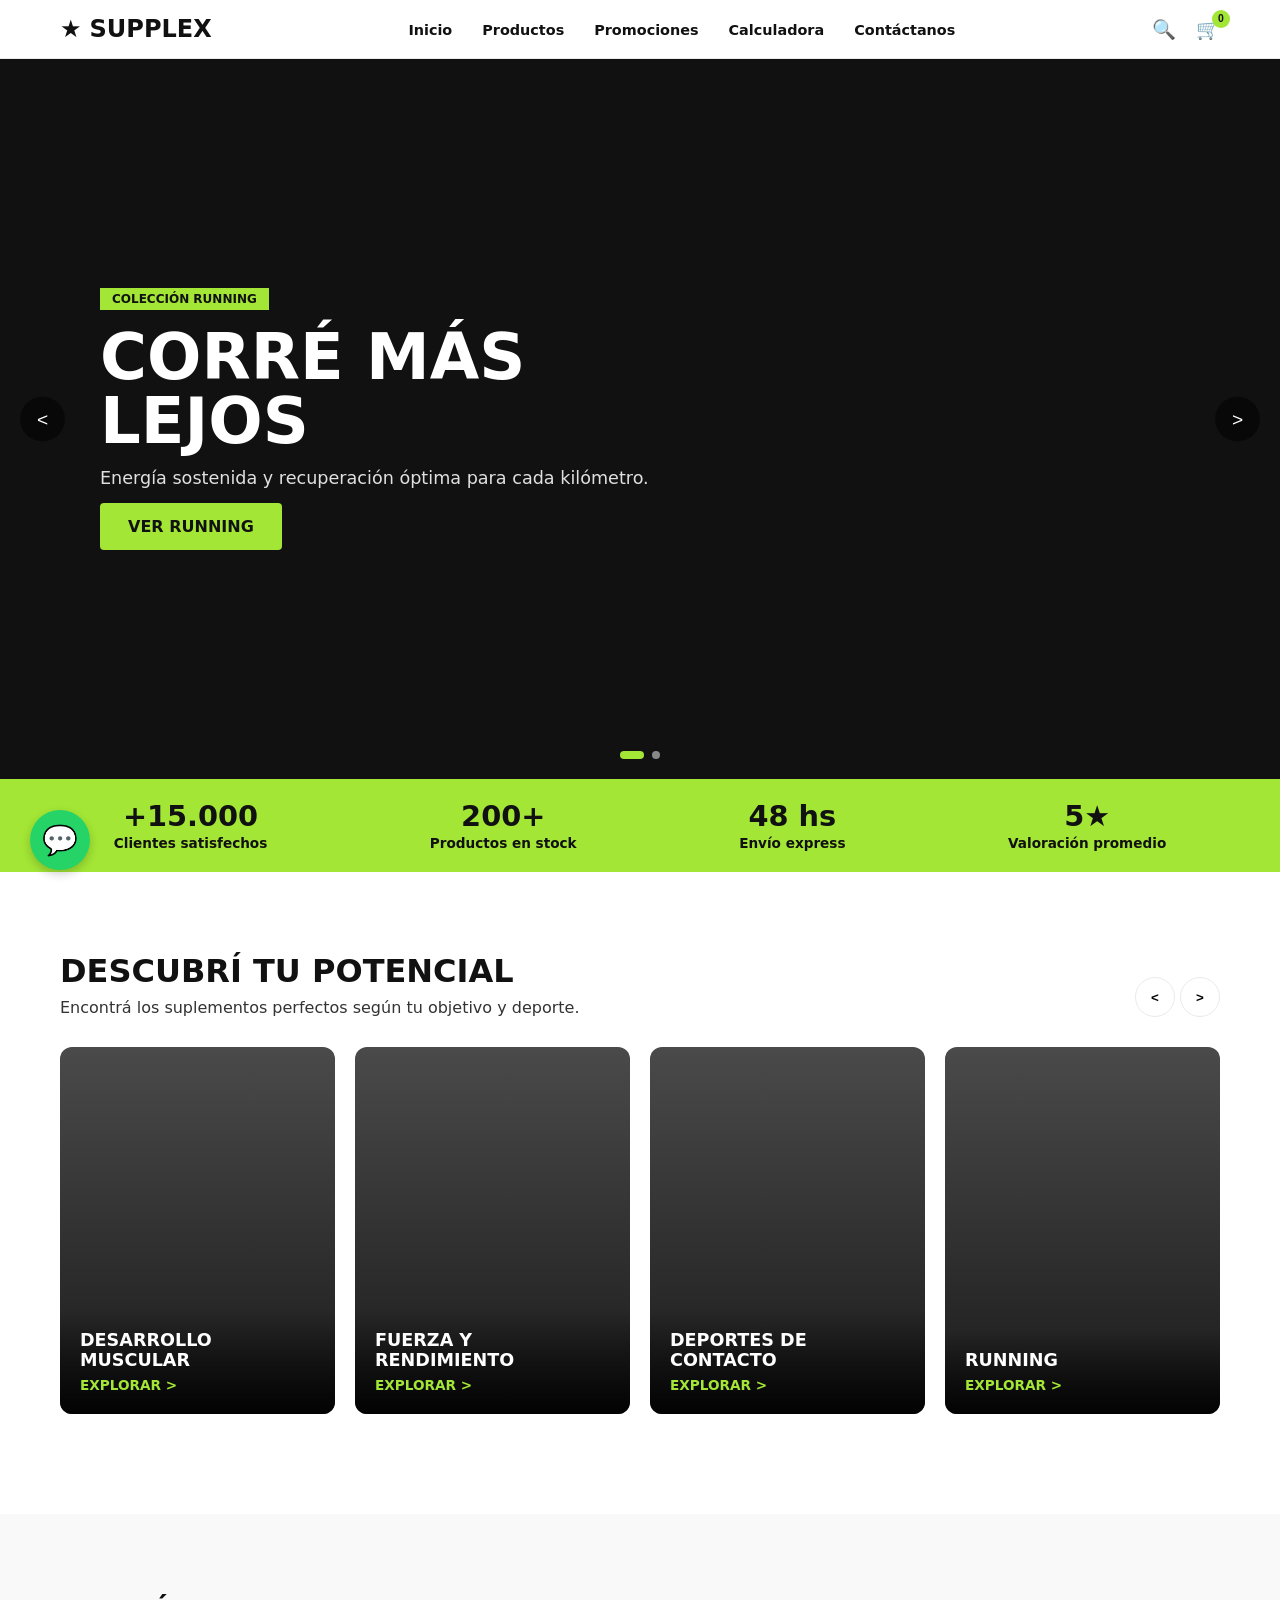
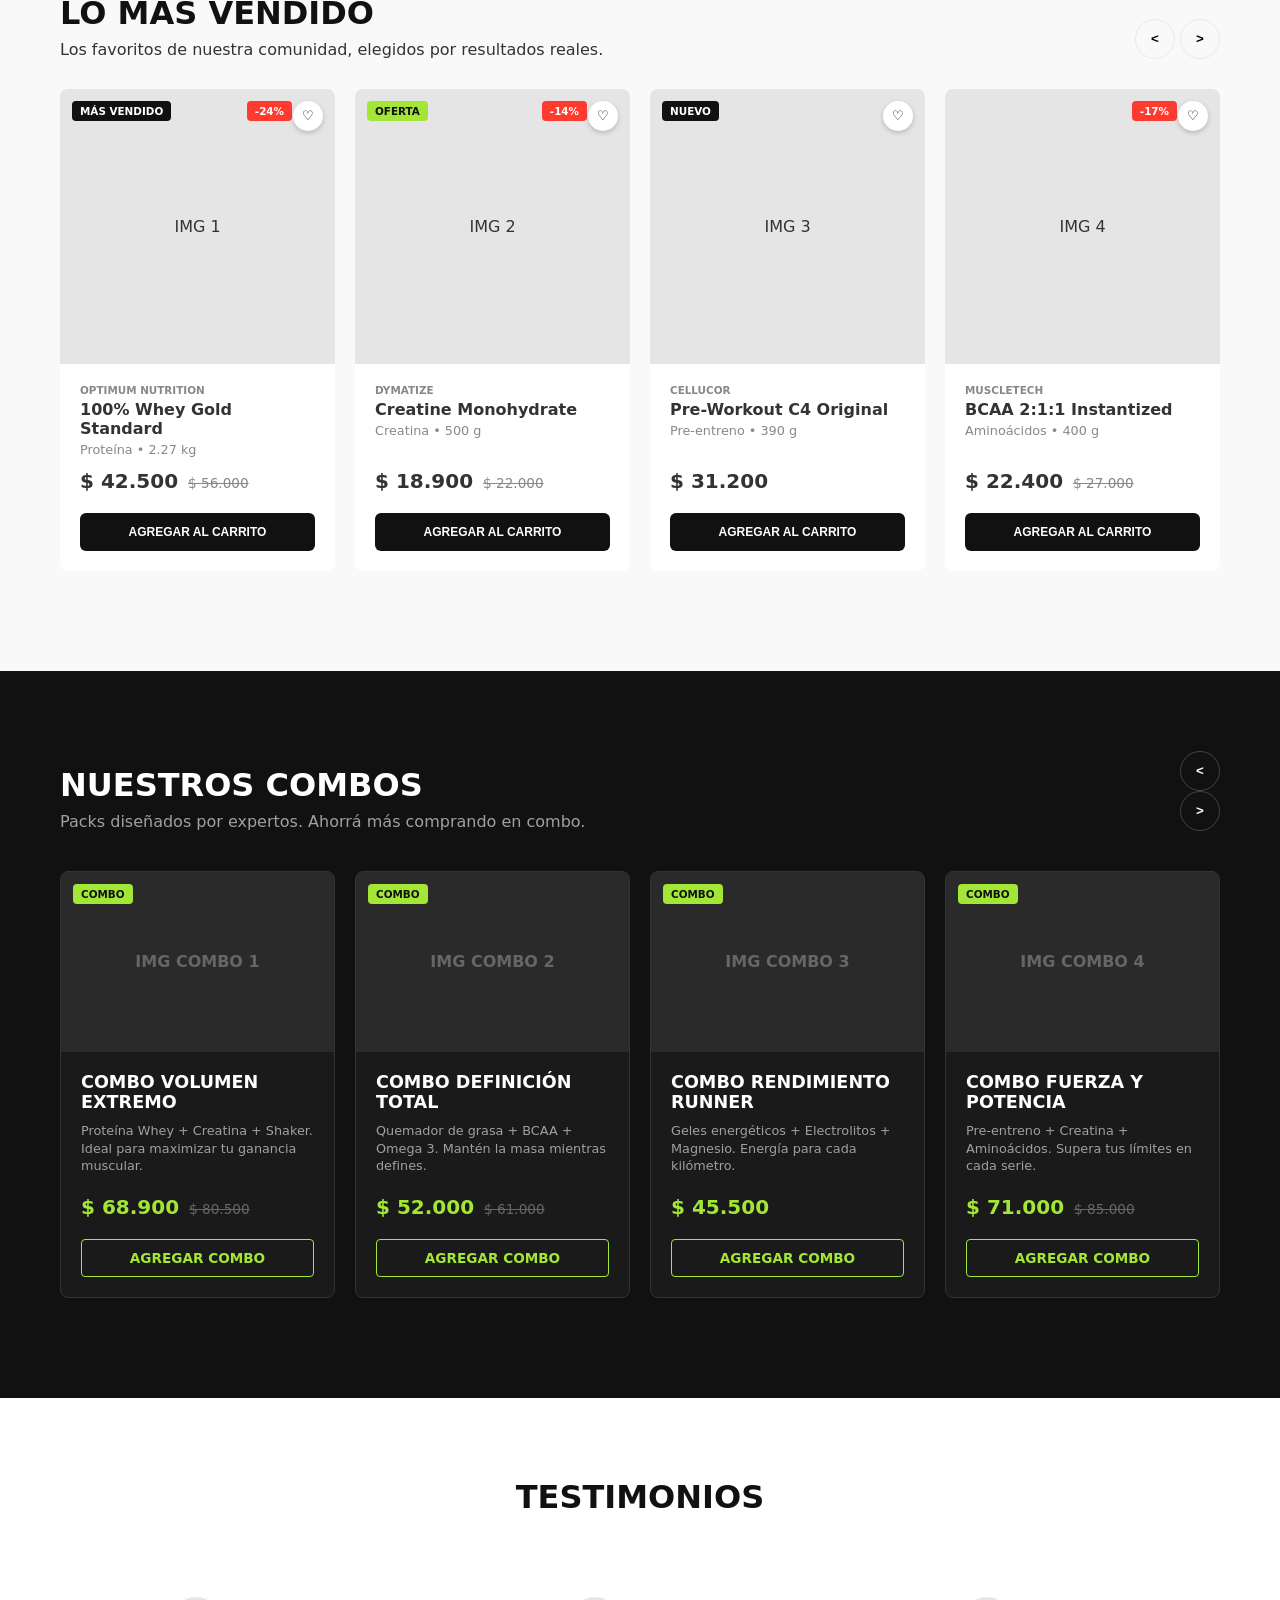
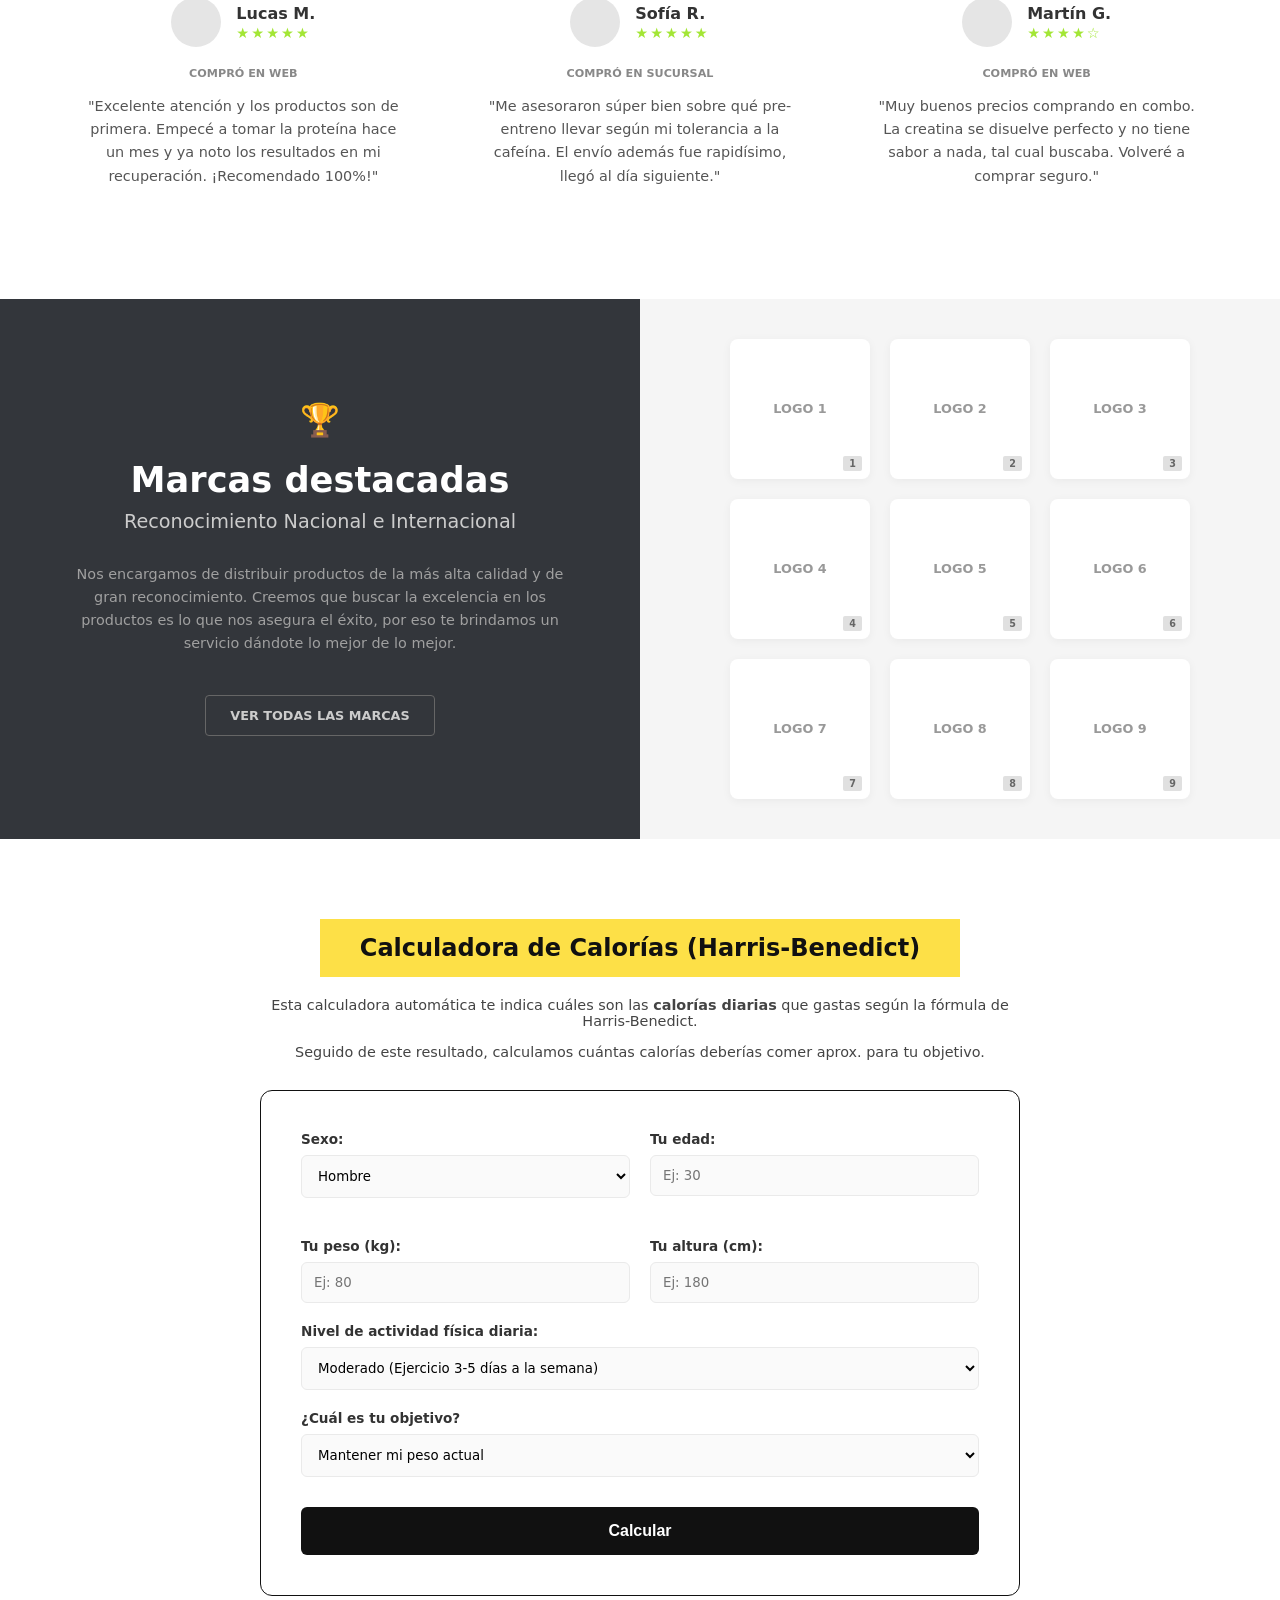
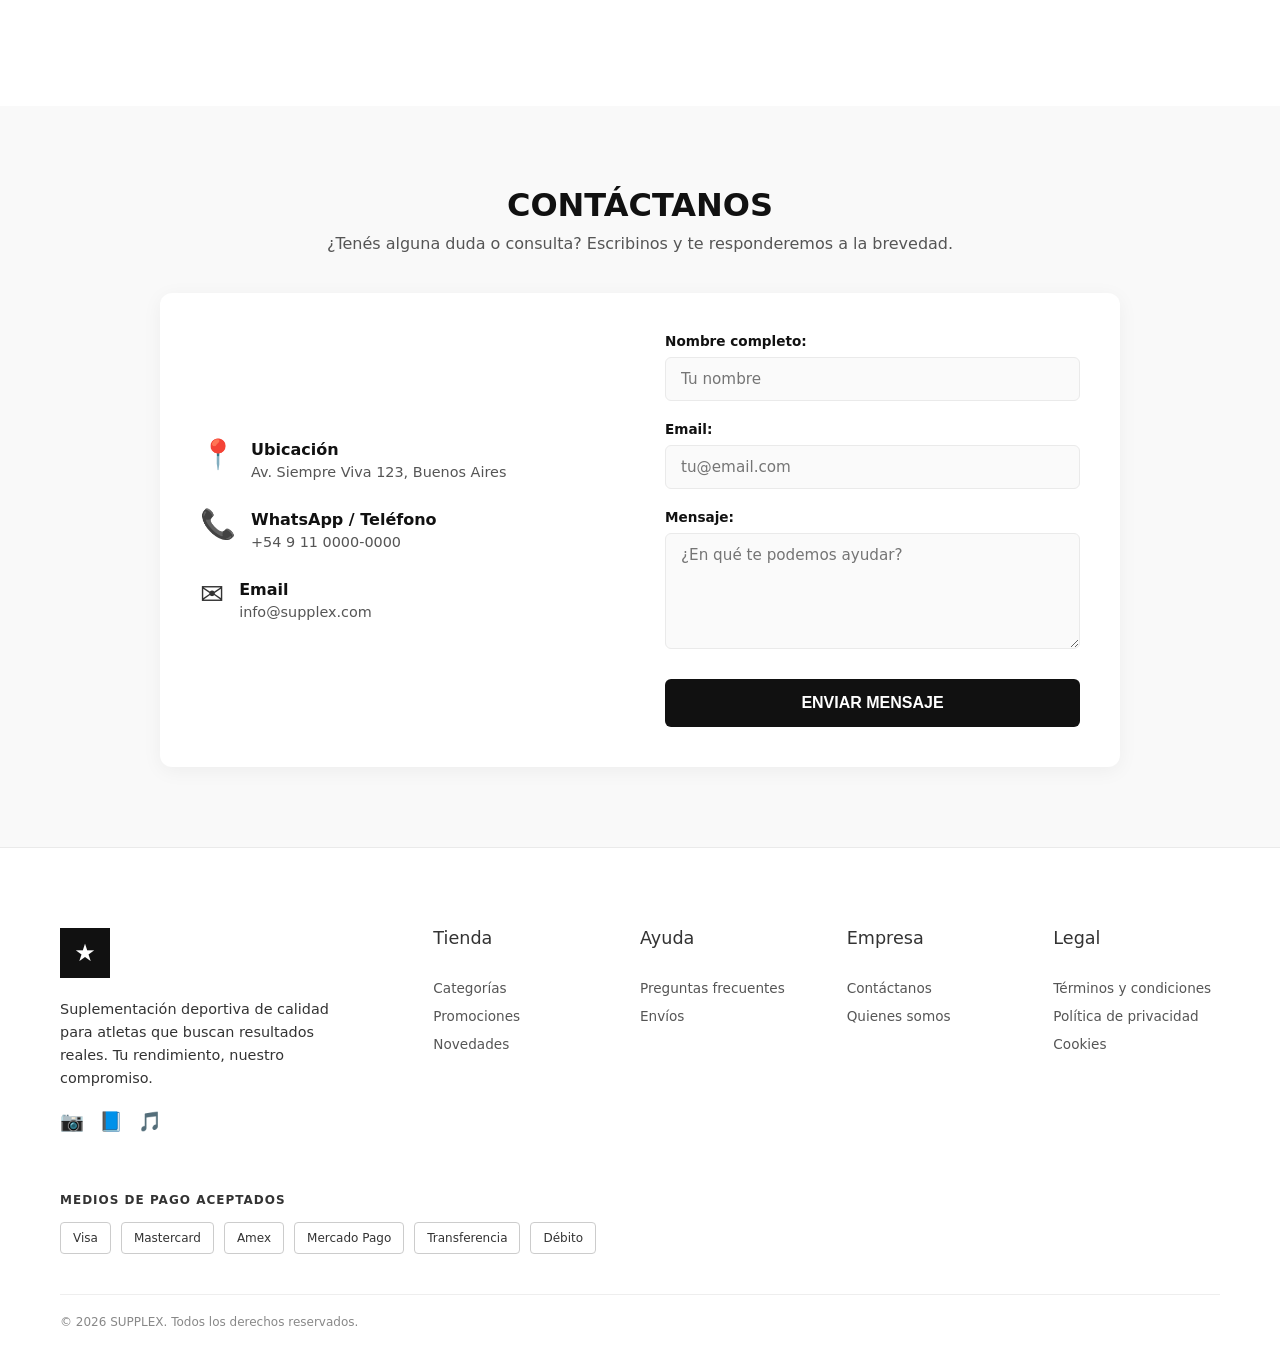
==== commit 05b41857: "agregado y actualizacion del index y de productos" ====
--- a/index.html
+++ b/index.html
@@ -46,7 +46,7 @@
         <nav class="encabezado__navegacion">
           <ul class="encabezado__menu">
             <li class="encabezado__item"><a href="#inicio" class="encabezado__enlace enlace_efecto">Inicio</a></li>
-            <li class="encabezado__item"><a href="#categorias" class="encabezado__enlace enlace_efecto">Categorías</a></li>
+            <li class="encabezado__item"><a href="./pages/productos.html" class="encabezado__enlace enlace_efecto">Productos</a></li>
             <li class="encabezado__item"><a href="#promociones" class="encabezado__enlace enlace_efecto">Promociones</a></li>
             <li class="encabezado__item"><a href="#calculadora" class="encabezado__enlace enlace_efecto">Calculadora</a></li>
             <li class="encabezado__item"><a href="#contactanos" class="encabezado__enlace enlace_efecto">Contáctanos</a></li>
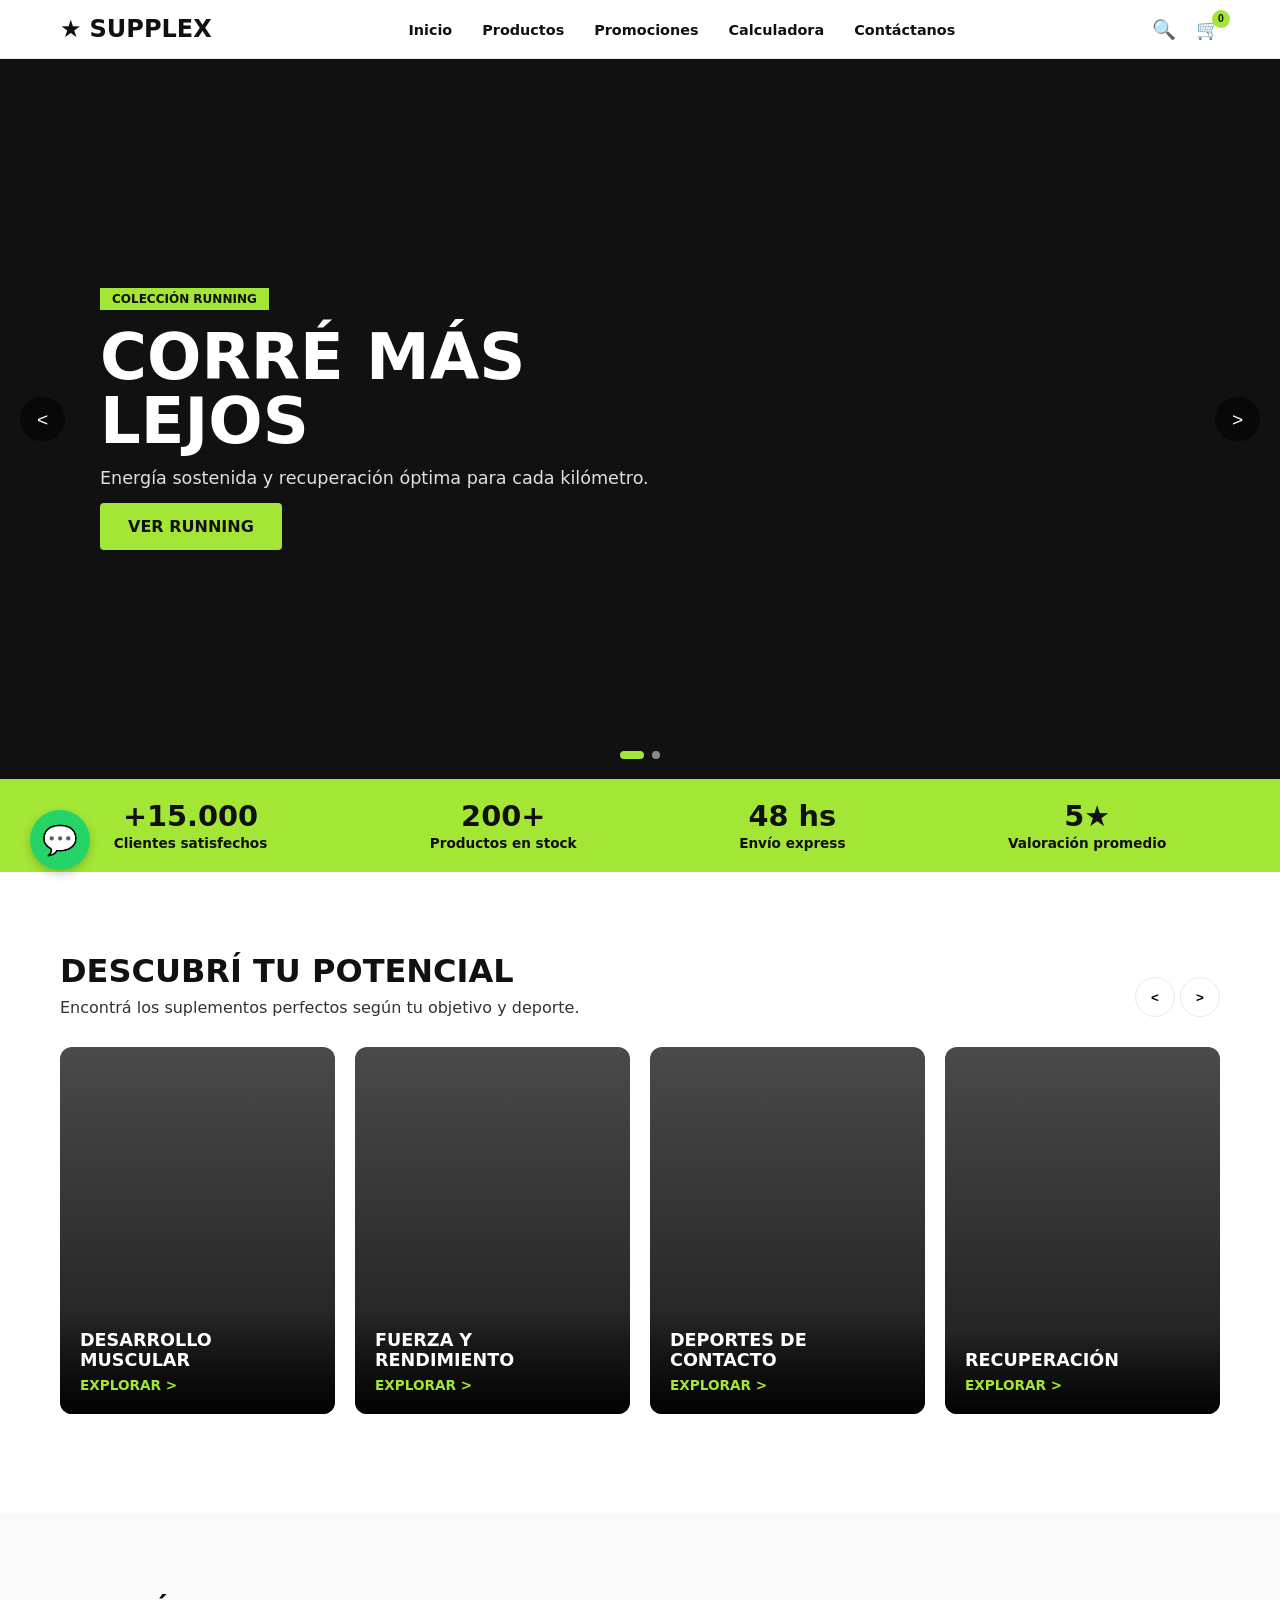
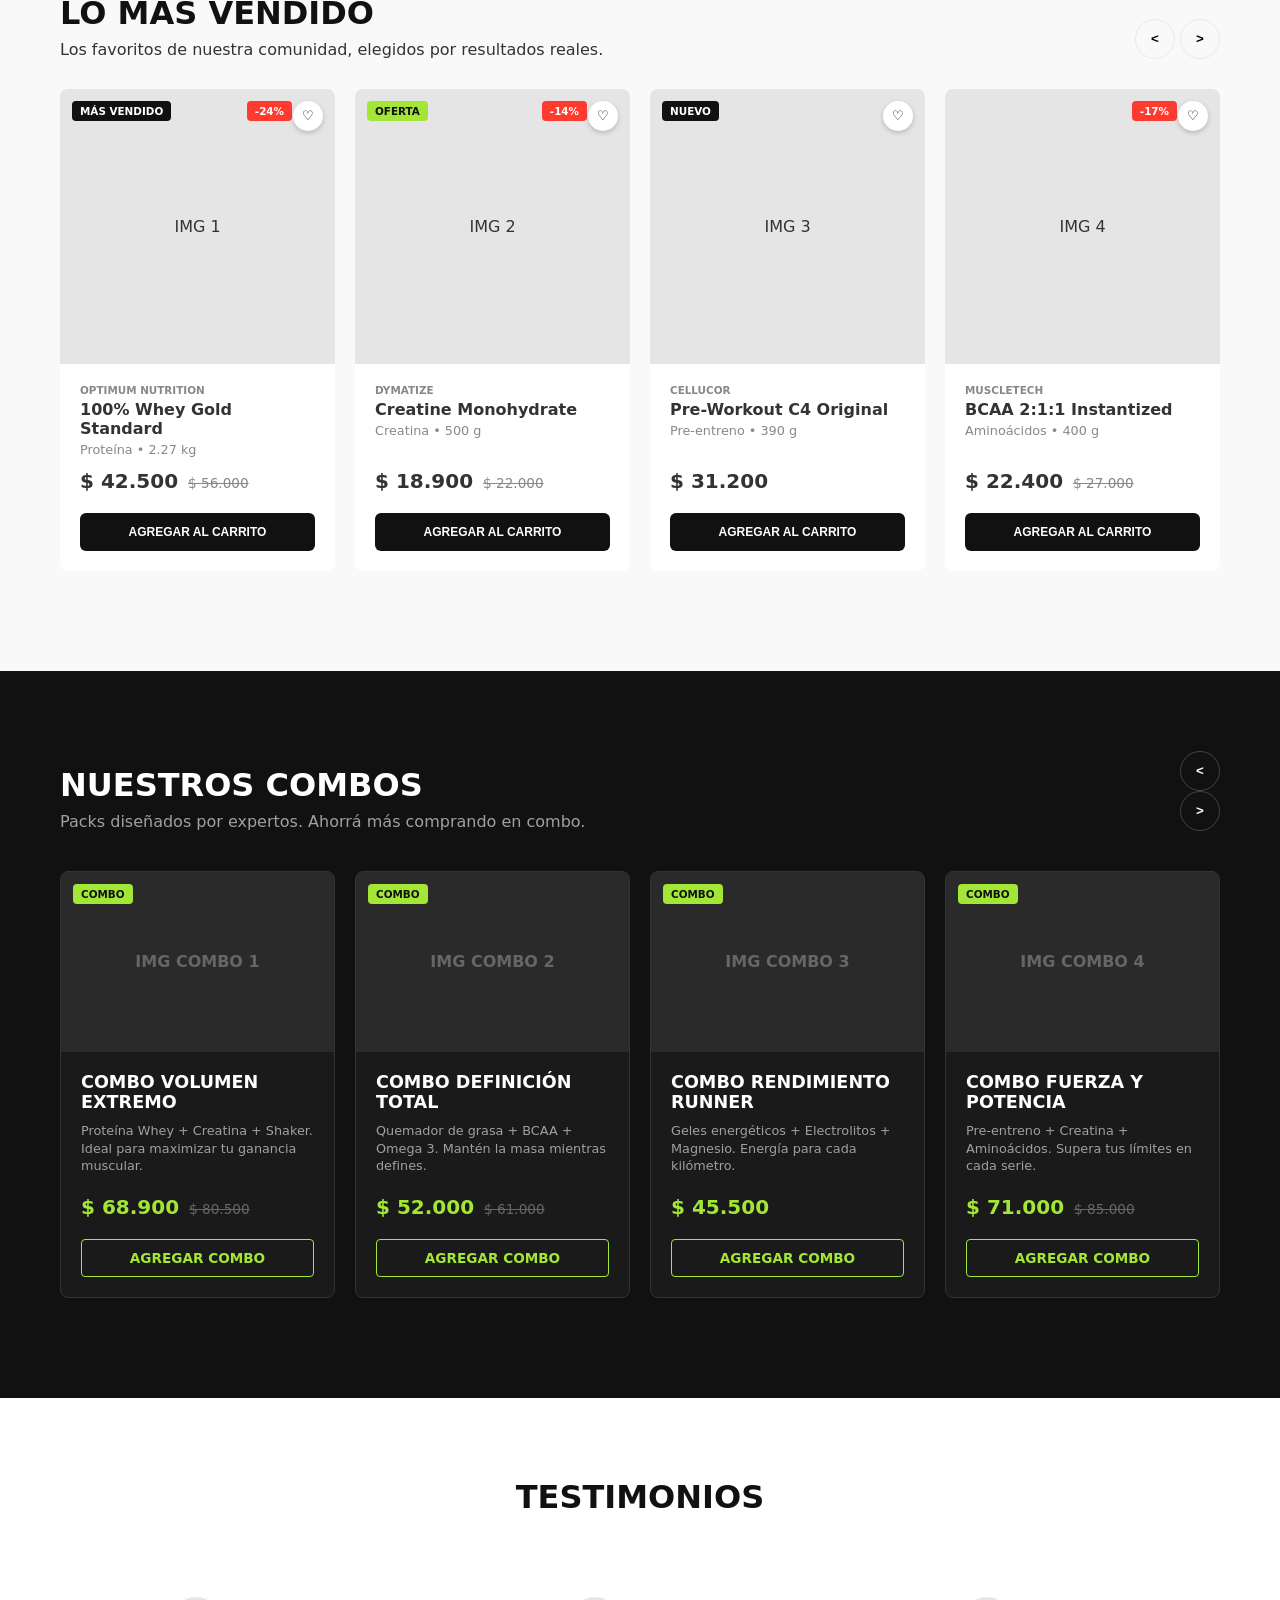
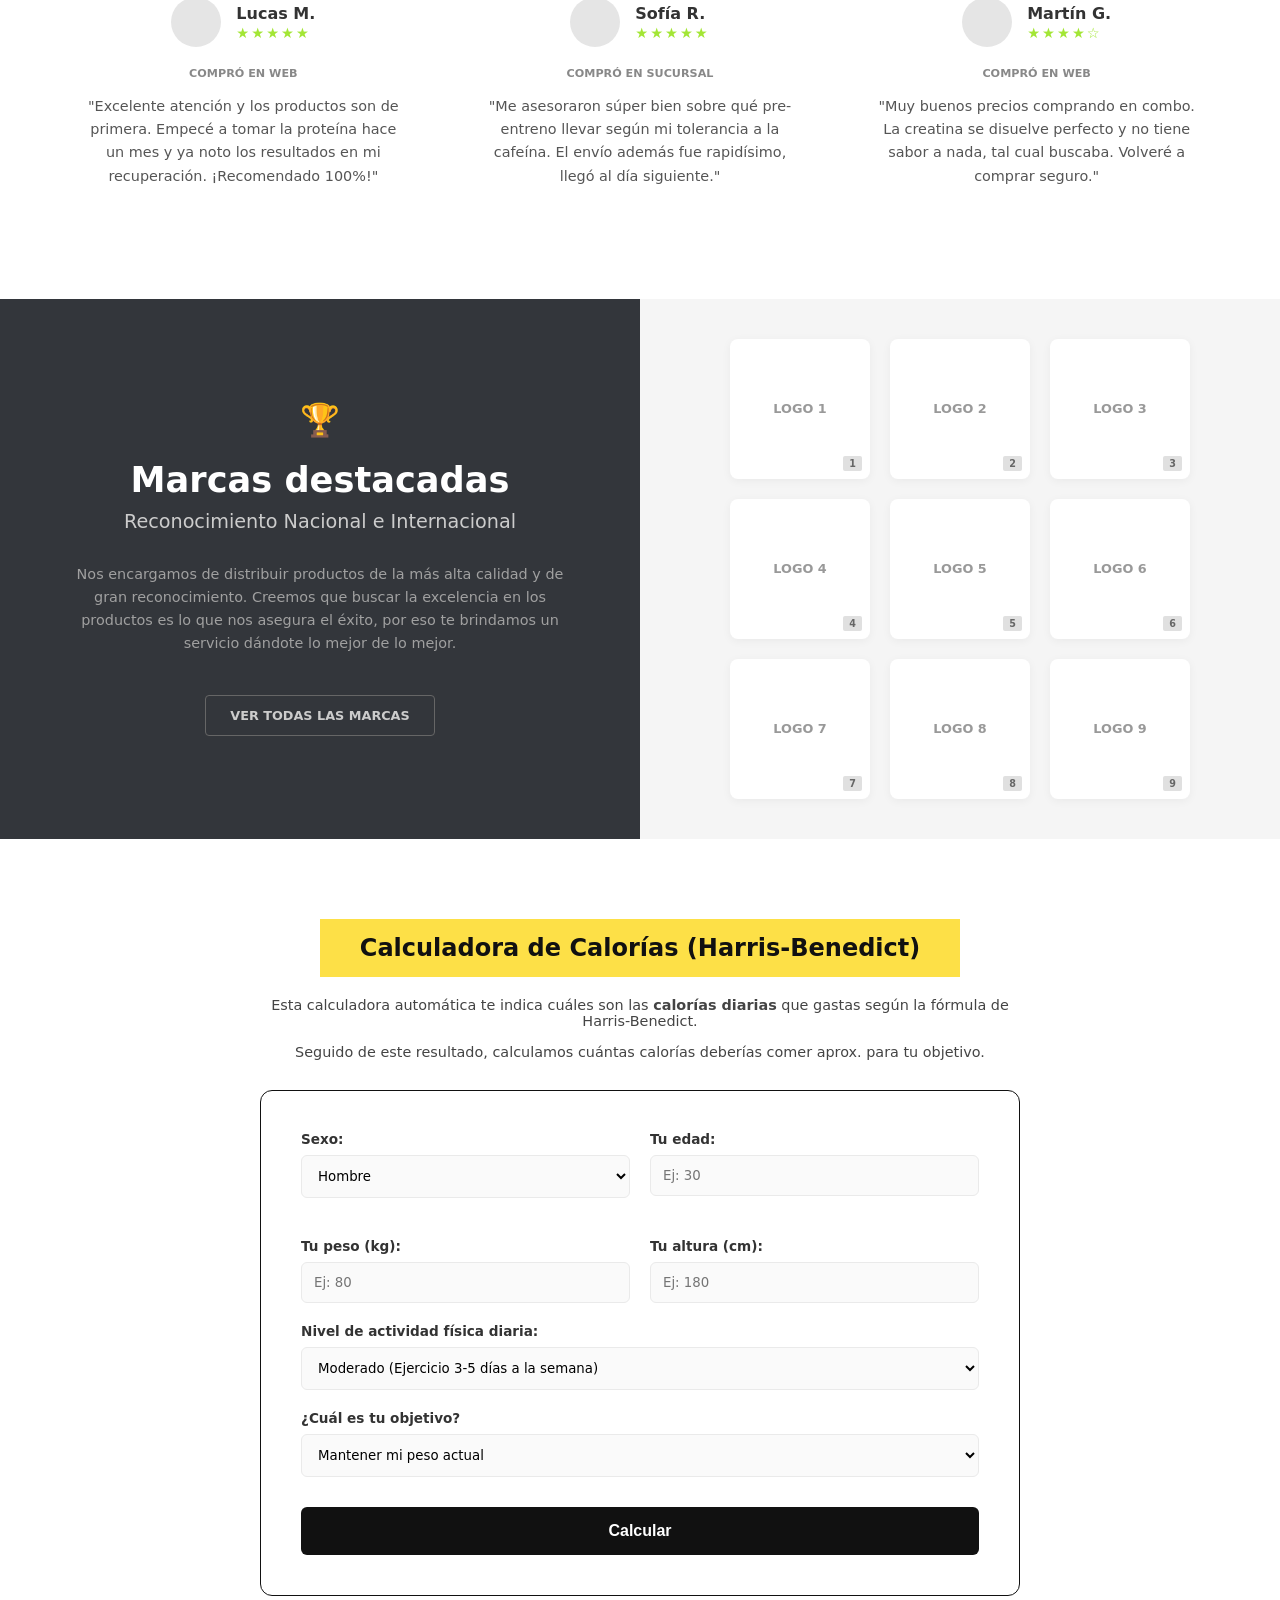
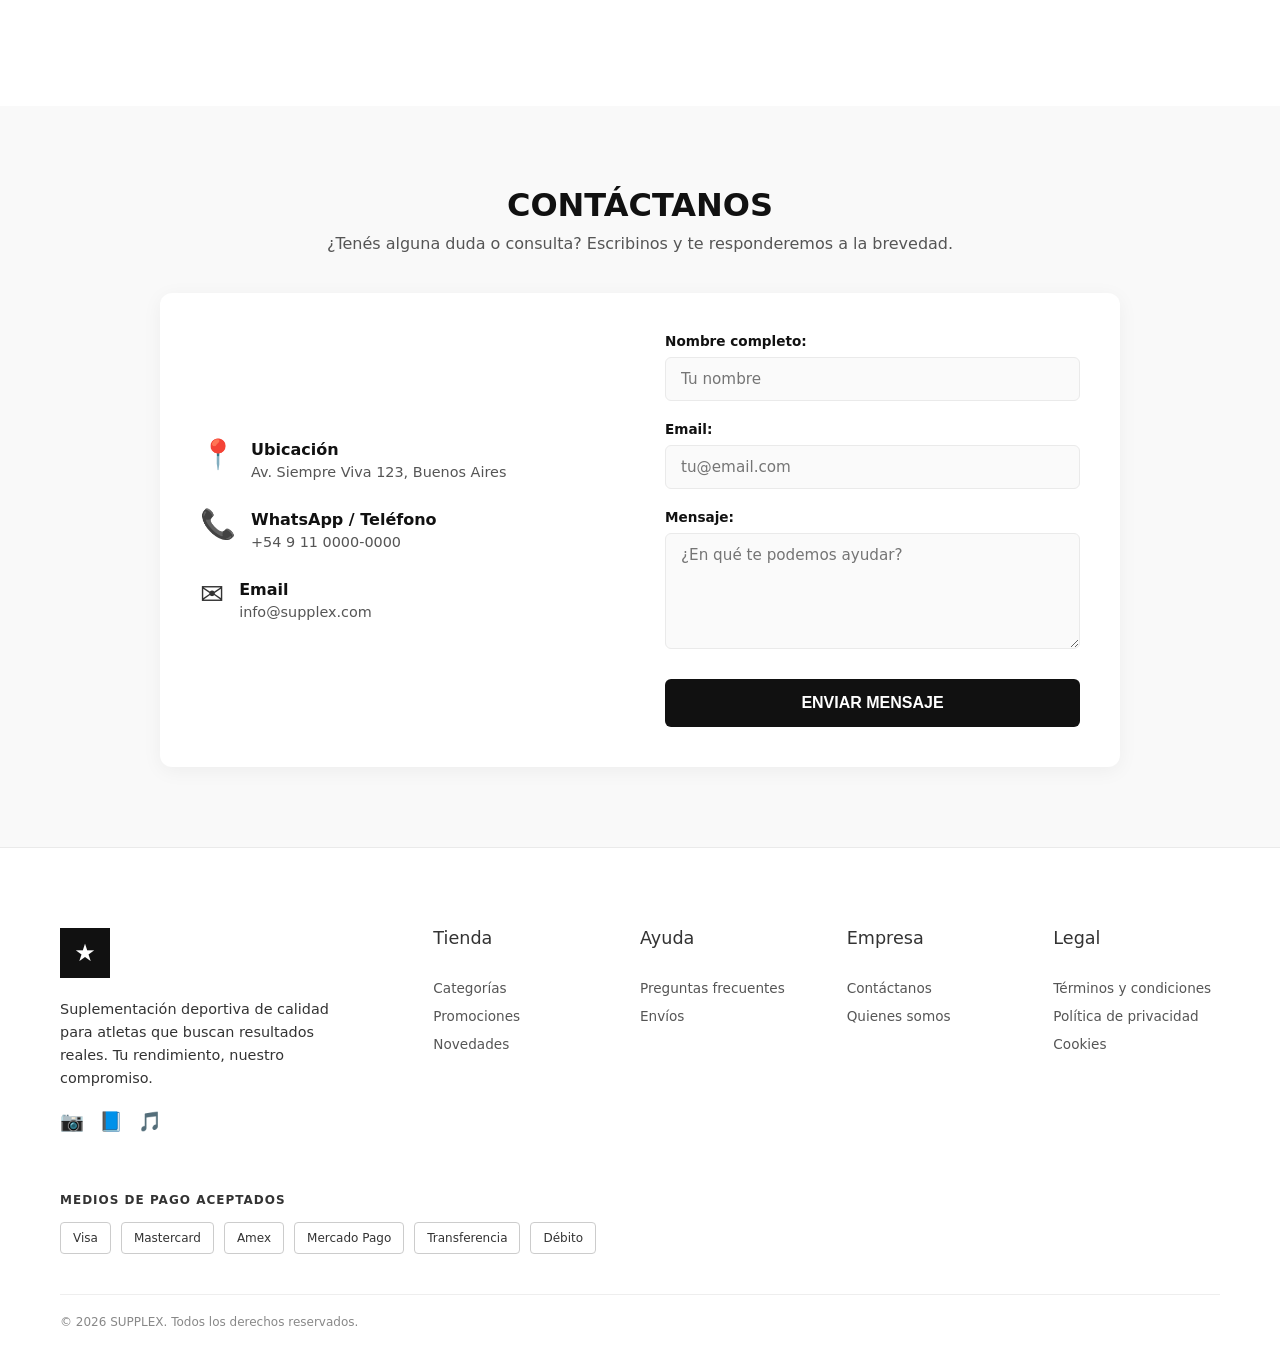
==== commit dcc27c79: "arreglo de css y cambios en el index" ====
--- a/index.html
+++ b/index.html
@@ -112,6 +112,7 @@
       </div>
     </section>
 
+    <!-- ================= SECCIÓN DESCUBRIR ================= -->
     <section class="descubrir" id="categorias">
       <div class="descubrir__contenedor">
         <div class="descubrir__encabezado">
@@ -126,48 +127,55 @@
         </div>
 
         <div class="carrusel-horizontal" id="carruselExplorar">
-          <a href="#" class="descubrir__tarjeta tarjeta_efecto">
+          
+          <a href="./pages/productos.html?cat=Proteína" class="descubrir__tarjeta tarjeta_efecto">
             <div class="descubrir__fondo"></div>
             <div class="descubrir__contenido">
               <h3 class="descubrir__nombre">DESARROLLO MUSCULAR</h3>
               <span class="descubrir__enlace">EXPLORAR &gt;</span>
             </div>
           </a>
-          <a href="#" class="descubrir__tarjeta tarjeta_efecto">
+          
+          <a href="./pages/productos.html?cat=Creatina" class="descubrir__tarjeta tarjeta_efecto">
             <div class="descubrir__fondo"></div>
             <div class="descubrir__contenido">
               <h3 class="descubrir__nombre">FUERZA Y RENDIMIENTO</h3>
               <span class="descubrir__enlace">EXPLORAR &gt;</span>
             </div>
           </a>
-          <a href="#" class="descubrir__tarjeta tarjeta_efecto">
+          
+          <a href="./pages/productos.html?cat=Pre-entreno" class="descubrir__tarjeta tarjeta_efecto">
             <div class="descubrir__fondo"></div>
             <div class="descubrir__contenido">
               <h3 class="descubrir__nombre">DEPORTES DE CONTACTO</h3>
               <span class="descubrir__enlace">EXPLORAR &gt;</span>
             </div>
           </a>
-          <a href="#" class="descubrir__tarjeta tarjeta_efecto">
+          
+          <a href="./pages/productos.html?cat=Aminoácidos" class="descubrir__tarjeta tarjeta_efecto">
+            <div class="descubrir__fondo"></div>
+            <div class="descubrir__contenido">
+              <h3 class="descubrir__nombre">RECUPERACIÓN</h3>
+              <span class="descubrir__enlace">EXPLORAR &gt;</span>
+            </div>
+          </a>
+
+          <a href="./pages/productos.html?cat=Vitaminas" class="descubrir__tarjeta tarjeta_efecto">
             <div class="descubrir__fondo"></div>
             <div class="descubrir__contenido">
               <h3 class="descubrir__nombre">RUNNING</h3>
               <span class="descubrir__enlace">EXPLORAR &gt;</span>
             </div>
           </a>
-          <a href="#" class="descubrir__tarjeta tarjeta_efecto">
+
+          <a href="./pages/productos.html?cat=Combo" class="descubrir__tarjeta tarjeta_efecto">
             <div class="descubrir__fondo"></div>
             <div class="descubrir__contenido">
-              <h3 class="descubrir__nombre">RECUPERACIÓN</h3>
+              <h3 class="descubrir__nombre">PACKS Y COMBOS</h3>
               <span class="descubrir__enlace">EXPLORAR &gt;</span>
             </div>
           </a>
-          <a href="#" class="descubrir__tarjeta tarjeta_efecto">
-            <div class="descubrir__fondo"></div>
-            <div class="descubrir__contenido">
-              <h3 class="descubrir__nombre">ENERGÍA</h3>
-              <span class="descubrir__enlace">EXPLORAR &gt;</span>
-            </div>
-          </a>
+
         </div>
       </div>
     </section>
--- a/css/style.css
+++ b/css/style.css
@@ -112,11 +112,44 @@
 .descubrir__boton-nav, .mas-vendidos__boton-nav { background: transparent; border: 1px solid var(--color-borde); border-radius: 50%; width: 40px; height: 40px; font-weight: bold; }
 
 /* Tarjetas Descubrir */
-.descubrir__tarjeta { flex: 0 0 calc(25% - 15px); aspect-ratio: 3/4; border-radius: 12px; position: relative; overflow: hidden; display: flex; align-items: flex-end; }
-.descubrir__fondo { position: absolute; inset: 0; background: linear-gradient(to bottom, #4a4a4a, #1a1a1a); z-index: 1; }
-.descubrir__contenido { position: relative; z-index: 3; padding: 20px; width: 100%; background: linear-gradient(to top, rgba(0,0,0,0.9), transparent); }
-.descubrir__nombre { color: var(--color-claro); font-weight: 800; font-size: 1.1rem; margin-bottom: 5px;}
-.descubrir__enlace { color: var(--color-primario); font-weight: 700; font-size: 0.85rem; }
+.descubrir__tarjeta { 
+  flex: 0 0 calc(25% - 15px); /* Esto le da el ancho fijo y evita que se estiren */
+  min-width: 250px; /* Asegura un tamaño mínimo en celulares */
+  aspect-ratio: 3/4; 
+  border-radius: 12px; 
+  position: relative; 
+  overflow: hidden; 
+  display: flex; 
+  align-items: flex-end; 
+}
+
+.descubrir__fondo { 
+  position: absolute; 
+  inset: 0; 
+  background: linear-gradient(to bottom, #4a4a4a, #1a1a1a); 
+  z-index: 1; 
+}
+
+.descubrir__contenido { 
+  position: relative; 
+  z-index: 3; 
+  padding: 20px; 
+  width: 100%; 
+  background: linear-gradient(to top, rgba(0,0,0,0.9), transparent); 
+}
+
+.descubrir__nombre { 
+  color: var(--color-claro); 
+  font-weight: 800; 
+  font-size: 1.1rem; 
+  margin-bottom: 5px;
+}
+
+.descubrir__enlace { 
+  color: var(--color-primario); 
+  font-weight: 700; 
+  font-size: 0.85rem; 
+}
 
 /* Tarjetas Productos */
 .producto-tarjeta { flex: 0 0 calc(25% - 15px); background: var(--color-claro); border-radius: 8px; overflow: hidden; display: flex; flex-direction: column; }
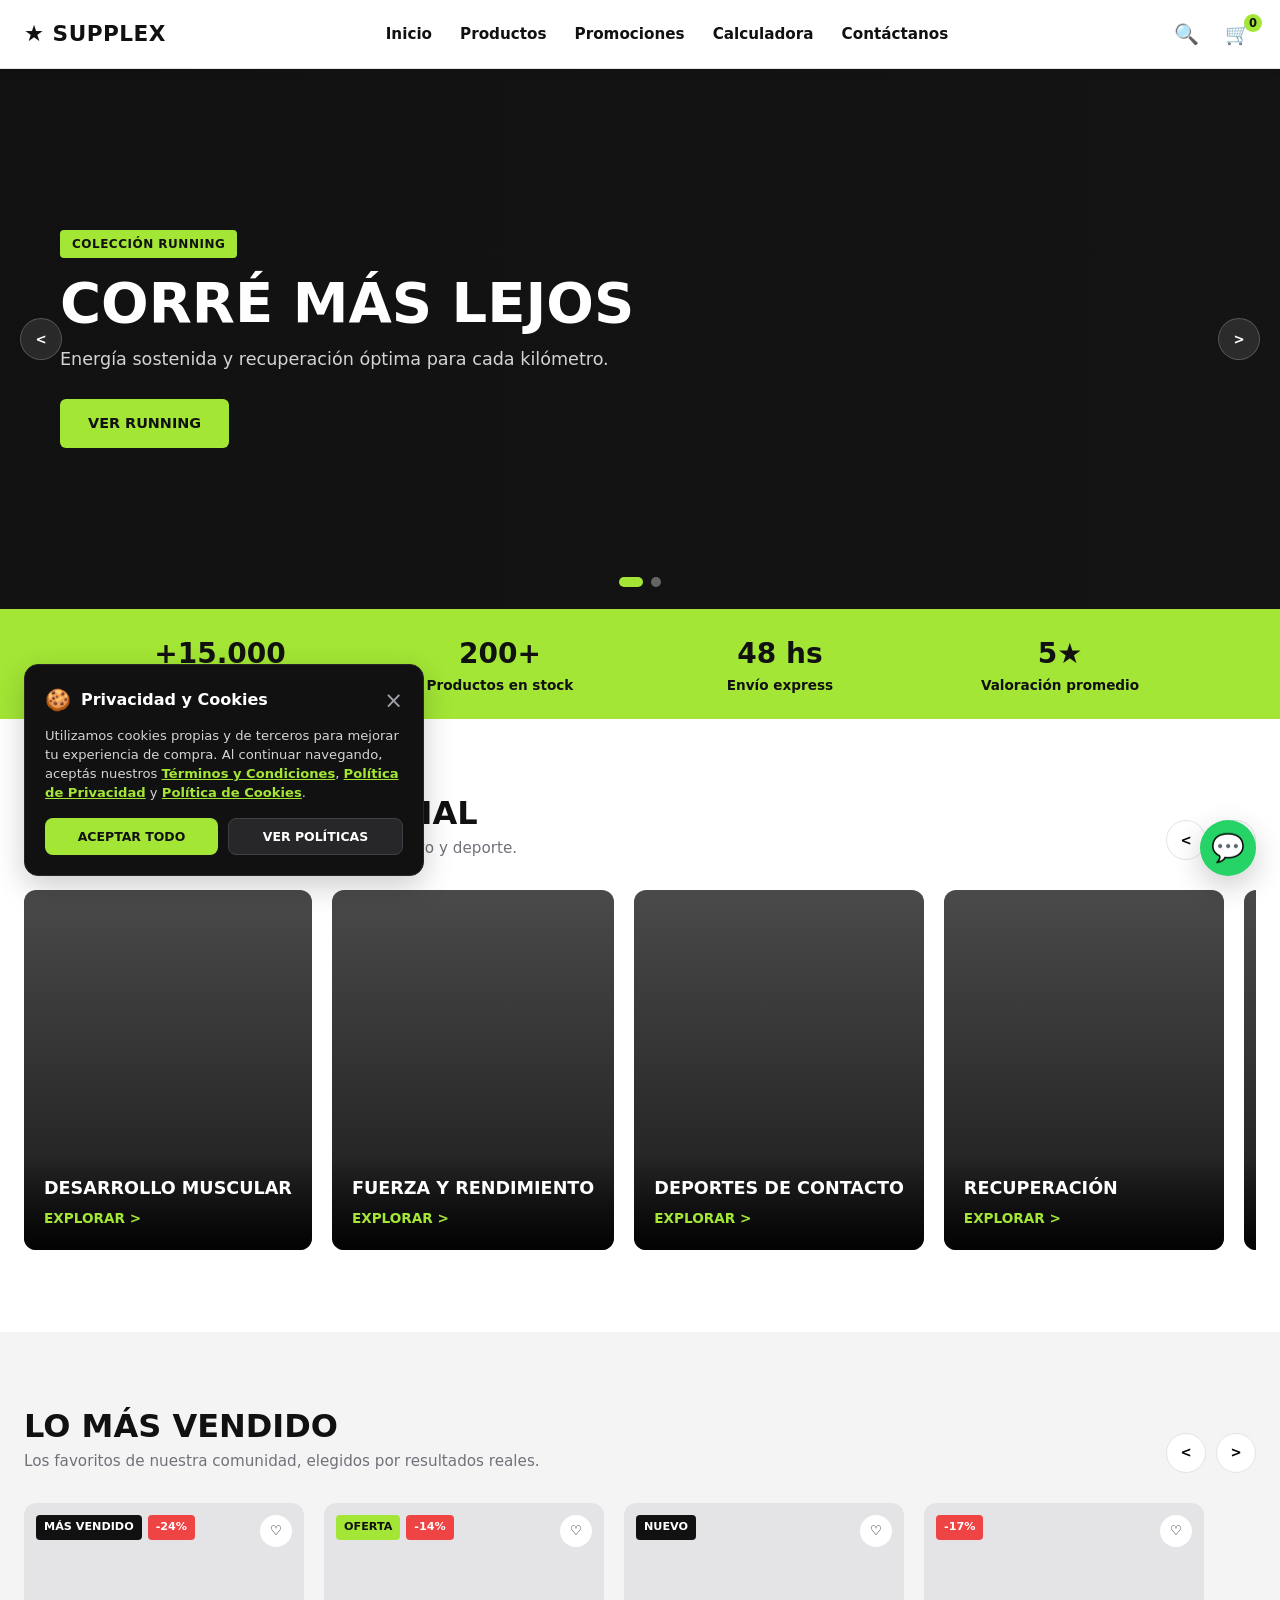
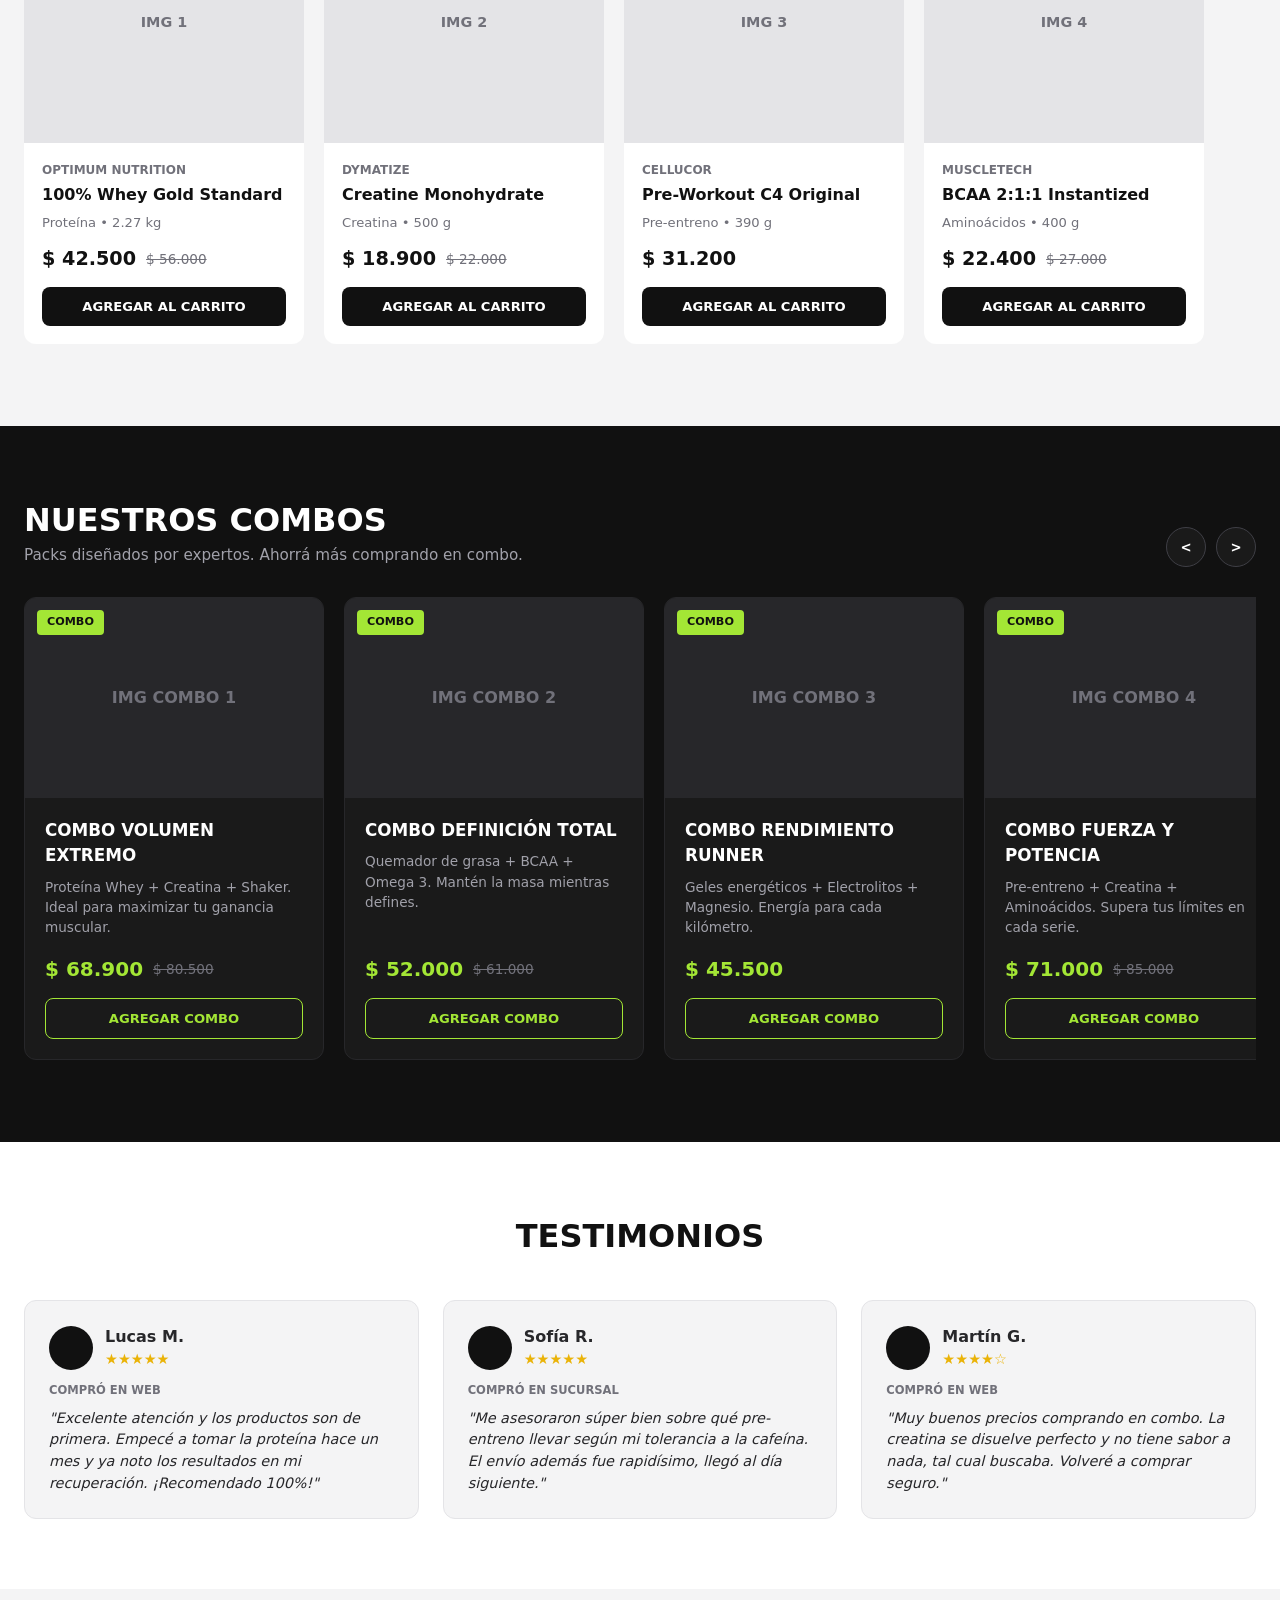
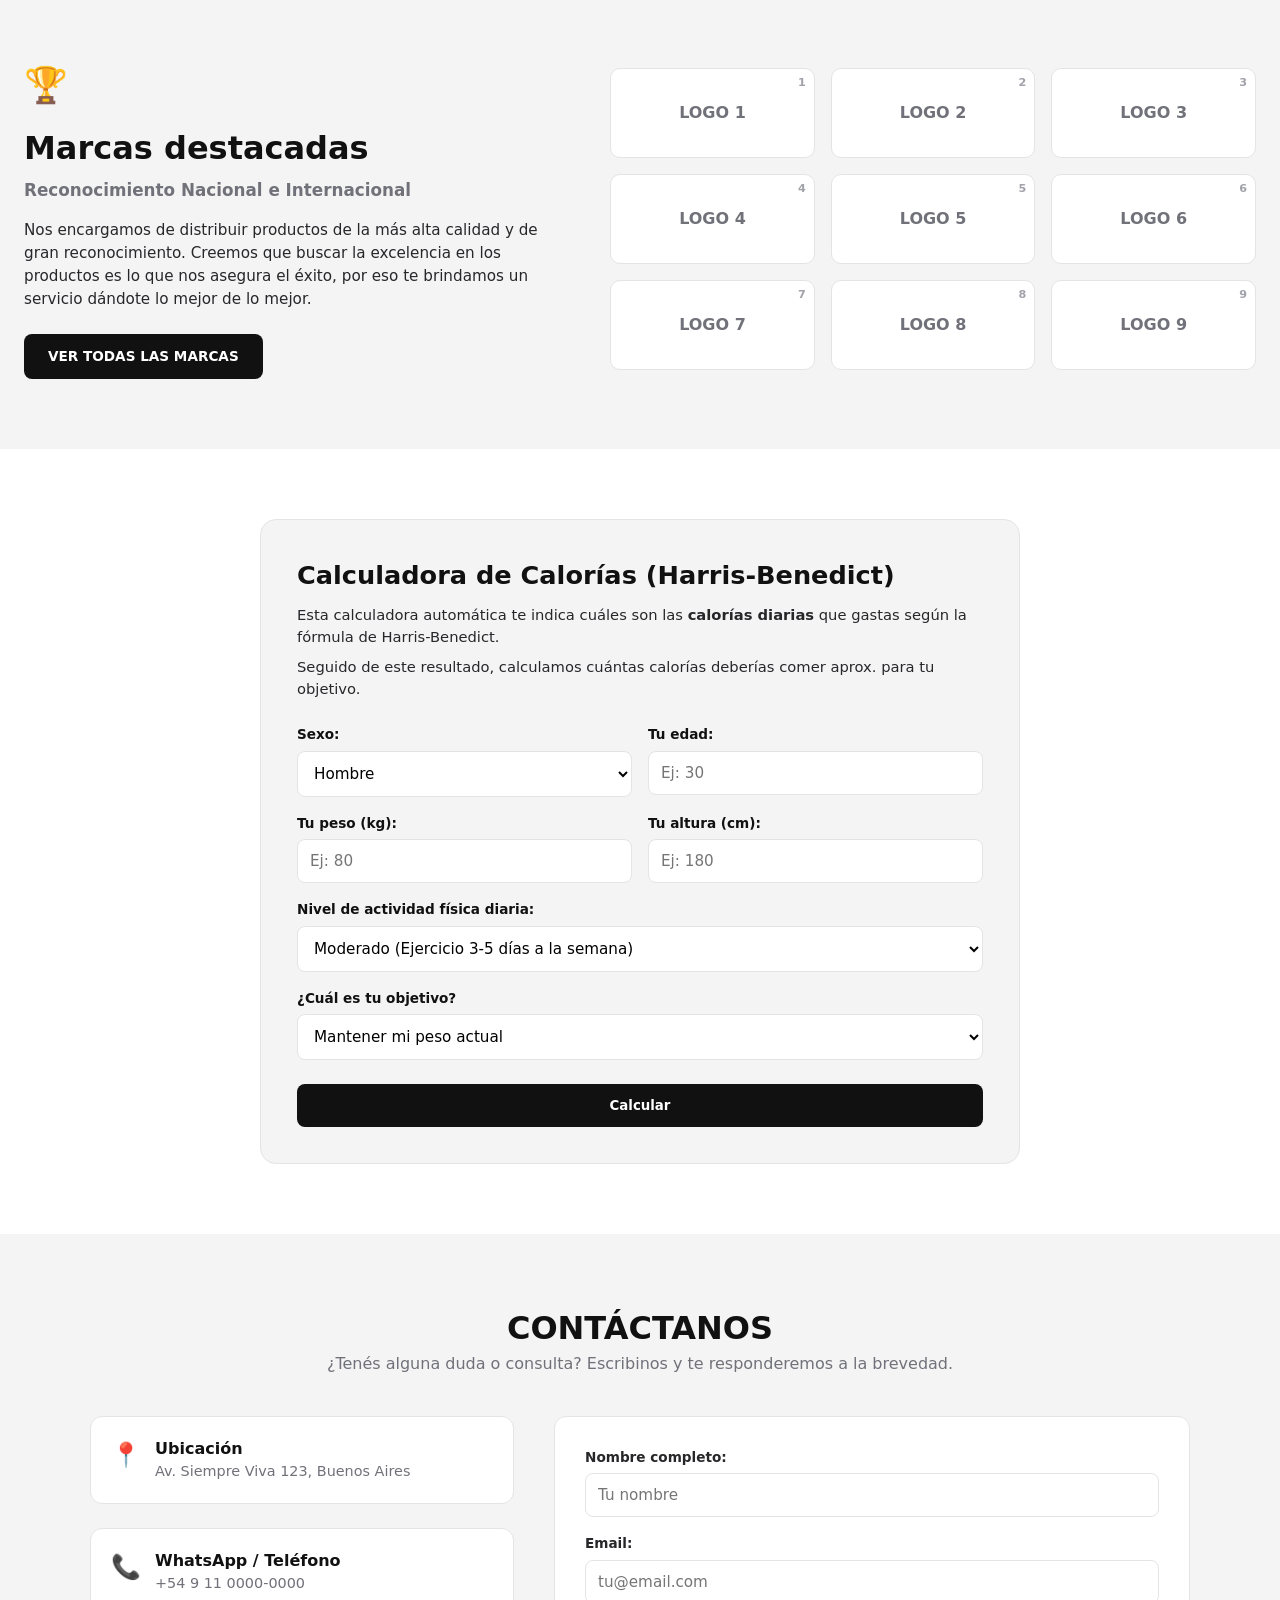
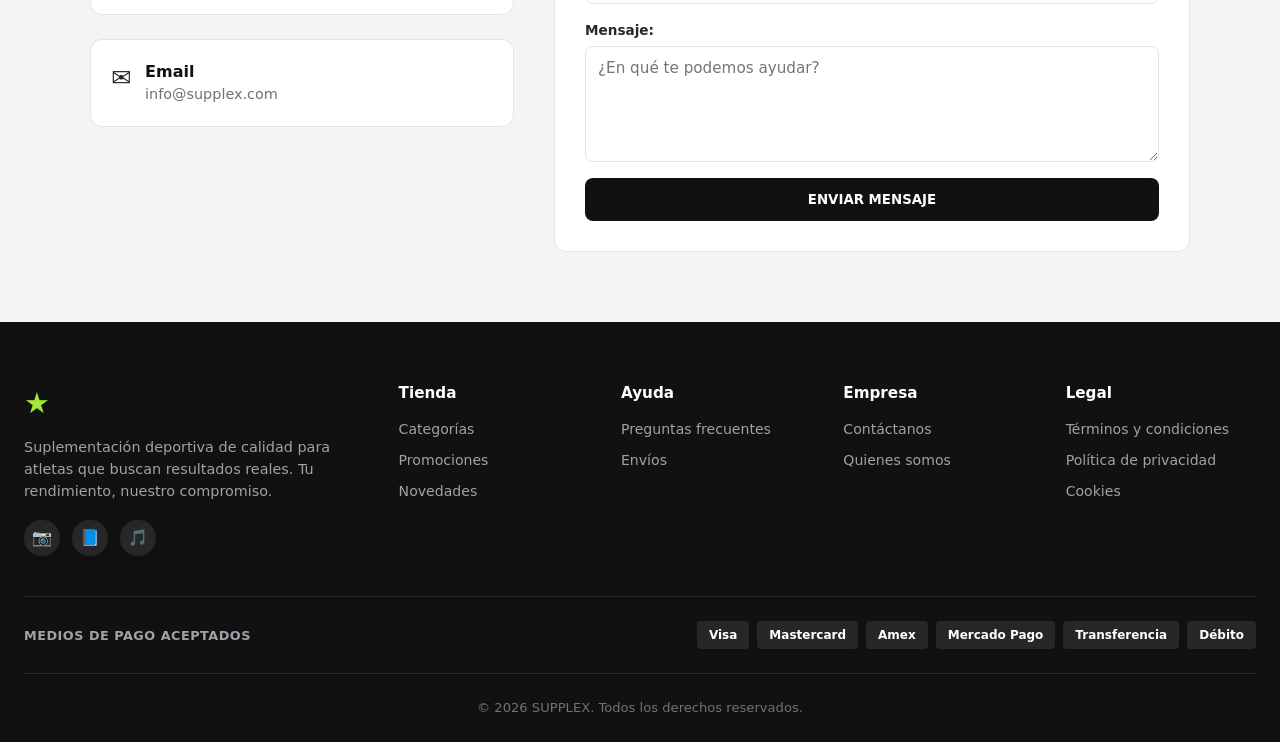
==== commit 80693eb5: "agregado de codigo para main y cambios importantes de header static y optimizacion de codigo y arreg" ====
--- a/index.html
+++ b/index.html
@@ -34,11 +34,10 @@
 <body>
     
   <header class="encabezado">
-
     <div class="encabezado__principal" id="encabezadoPrincipal">
       <div class="encabezado__contenedor">
         
-        <a href="/" class="encabezado__logo">
+        <a href="index.html" class="encabezado__logo">
           <span class="encabezado__icono-logo">★</span>
           <span class="encabezado__texto-logo">SUPPLEX</span>
         </a>
@@ -55,7 +54,6 @@
 
         <div class="encabezado__acciones">
           <button class="encabezado__boton-accion icono_efecto" aria-label="Buscar">🔍</button>
-          <!-- Se eliminó el botón de Usuario -->
           <button class="encabezado__boton-accion icono_efecto" aria-label="Carrito">
             🛒 <span class="encabezado__contador-carrito">0</span>
           </button>
@@ -272,80 +270,6 @@
                 <span class="producto-tarjeta__precio-viejo">$ 27.000</span>
               </div>
               <button class="producto-tarjeta__boton boton-oscuro_efecto js-agregar-carrito" data-nombre="BCAA 2:1:1 Instantized - Muscletech" data-precio="22400">AGREGAR AL CARRITO</button>
-            </div>
-          </article>
-
-          <article class="producto-tarjeta tarjeta-sombra_efecto">
-            <div class="producto-tarjeta__imagen-caja">
-              <div class="producto-tarjeta__etiquetas">
-                <span class="etiqueta etiqueta--verde">OFERTA</span>
-              </div>
-              <button class="producto-tarjeta__favorito icono_efecto" aria-label="Favoritos">♡</button>
-              <div class="producto-tarjeta__placeholder">IMG 5</div>
-            </div>
-            <div class="producto-tarjeta__info">
-              <span class="producto-tarjeta__marca">STAR NUTRITION</span>
-              <h3 class="producto-tarjeta__nombre">Premium Whey Protein</h3>
-              <p class="producto-tarjeta__variante">Proteína • 1 kg</p>
-              <div class="producto-tarjeta__precios">
-                <span class="producto-tarjeta__precio-actual">$ 28.500</span>
-              </div>
-              <button class="producto-tarjeta__boton boton-oscuro_efecto js-agregar-carrito" data-nombre="Premium Whey Protein - Star Nutrition" data-precio="28500">AGREGAR AL CARRITO</button>
-            </div>
-          </article>
-
-          <article class="producto-tarjeta tarjeta-sombra_efecto">
-            <div class="producto-tarjeta__imagen-caja">
-              <button class="producto-tarjeta__favorito icono_efecto" aria-label="Favoritos">♡</button>
-              <div class="producto-tarjeta__placeholder">IMG 6</div>
-            </div>
-            <div class="producto-tarjeta__info">
-              <span class="producto-tarjeta__marca">ENA SPORT</span>
-              <h3 class="producto-tarjeta__nombre">Creatina Micronizada</h3>
-              <p class="producto-tarjeta__variante">Creatina • 300 g</p>
-              <div class="producto-tarjeta__precios">
-                <span class="producto-tarjeta__precio-actual">$ 15.000</span>
-              </div>
-              <button class="producto-tarjeta__boton boton-oscuro_efecto js-agregar-carrito" data-nombre="Creatina Micronizada - ENA Sport" data-precio="15000">AGREGAR AL CARRITO</button>
-            </div>
-          </article>
-
-          <article class="producto-tarjeta tarjeta-sombra_efecto">
-            <div class="producto-tarjeta__imagen-caja">
-              <div class="producto-tarjeta__etiquetas">
-                <span class="etiqueta etiqueta--negra">MÁS VENDIDO</span>
-              </div>
-              <button class="producto-tarjeta__favorito icono_efecto" aria-label="Favoritos">♡</button>
-              <div class="producto-tarjeta__placeholder">IMG 7</div>
-            </div>
-            <div class="producto-tarjeta__info">
-              <span class="producto-tarjeta__marca">BSN</span>
-              <h3 class="producto-tarjeta__nombre">Syntha-6 Protein Matrix</h3>
-              <p class="producto-tarjeta__variante">Proteína Blend • 2.27 kg</p>
-              <div class="producto-tarjeta__precios">
-                <span class="producto-tarjeta__precio-actual">$ 48.000</span>
-              </div>
-              <button class="producto-tarjeta__boton boton-oscuro_efecto js-agregar-carrito" data-nombre="Syntha-6 Protein - BSN" data-precio="48000">AGREGAR AL CARRITO</button>
-            </div>
-          </article>
-
-          <article class="producto-tarjeta tarjeta-sombra_efecto">
-            <div class="producto-tarjeta__imagen-caja">
-              <div class="producto-tarjeta__etiquetas">
-                <span class="etiqueta etiqueta--roja">-10%</span>
-              </div>
-              <button class="producto-tarjeta__favorito icono_efecto" aria-label="Favoritos">♡</button>
-              <div class="producto-tarjeta__placeholder">IMG 8</div>
-            </div>
-            <div class="producto-tarjeta__info">
-              <span class="producto-tarjeta__marca">UNIVERSAL NUTRITION</span>
-              <h3 class="producto-tarjeta__nombre">Animal Pak</h3>
-              <p class="producto-tarjeta__variante">Multivitamínico • 44 Packs</p>
-              <div class="producto-tarjeta__precios">
-                <span class="producto-tarjeta__precio-actual">$ 35.000</span>
-                <span class="producto-tarjeta__precio-viejo">$ 39.000</span>
-              </div>
-              <button class="producto-tarjeta__boton boton-oscuro_efecto js-agregar-carrito" data-nombre="Animal Pak - Universal Nutrition" data-precio="35000">AGREGAR AL CARRITO</button>
             </div>
           </article>
         </div>
@@ -589,7 +513,6 @@
 
         <div class="contacto__grilla">
           
-          <!-- Columna Izquierda: Información -->
           <div class="contacto__info">
             <div class="contacto__item">
               <span class="contacto__icono">📍</span>
@@ -616,7 +539,6 @@
             </div>
           </div>
 
-          <!-- Columna Derecha: Formulario -->
           <form class="contacto__formulario" id="formContacto">
             <div class="contacto__campo">
               <label for="contNombre">Nombre completo:</label>
@@ -633,7 +555,6 @@
               <textarea id="contMensaje" rows="5" placeholder="¿En qué te podemos ayudar?" required></textarea>
             </div>
             
-            <!-- Usamos la clase global de efecto que armamos antes -->
             <button type="submit" class="contacto__boton boton-oscuro_efecto" id="btnEnviarContacto">ENVIAR MENSAJE</button>
             <p class="contacto__exito" id="msjExitoContacto">¡Mensaje enviado con éxito! Te responderemos pronto.</p>
           </form>
@@ -648,7 +569,7 @@
       
       <div class="pie-pagina__arriba">
         <div class="pie-pagina__marca">
-          <a href="/" class="pie-pagina__logo">★</a>
+          <a href="index.html" class="pie-pagina__logo">★</a>
           <p class="pie-pagina__texto">Suplementación deportiva de calidad para atletas que buscan resultados reales. Tu rendimiento, nuestro compromiso.</p>
           <div class="pie-pagina__redes">
             <a href="#" class="pie-pagina__red-link icono_efecto" aria-label="Instagram">📷</a>
@@ -659,28 +580,28 @@
 
         <div class="pie-pagina__enlaces">
           <h4 class="pie-pagina__titulo-columna">Tienda</h4>
-          <a href="#" class="pie-pagina__link enlace_efecto">Categorías</a>
-          <a href="#" class="pie-pagina__link enlace_efecto">Promociones</a>
-          <a href="#" class="pie-pagina__link enlace_efecto">Novedades</a>
+          <a href="#categorias" class="pie-pagina__link enlace_efecto">Categorías</a>
+          <a href="#promociones" class="pie-pagina__link enlace_efecto">Promociones</a>
+          <a href="./pages/productos.html" class="pie-pagina__link enlace_efecto">Novedades</a>
         </div>
 
         <div class="pie-pagina__enlaces">
           <h4 class="pie-pagina__titulo-columna">Ayuda</h4>
           <a href="#" class="pie-pagina__link enlace_efecto js-abrir-faq">Preguntas frecuentes</a>
-          <a href="#" class="pie-pagina__link enlace_efecto">Envíos</a>
+          <a href="#contactanos" class="pie-pagina__link enlace_efecto">Envíos</a>
         </div>
 
         <div class="pie-pagina__enlaces">
           <h4 class="pie-pagina__titulo-columna">Empresa</h4>
-          <a href="#" class="pie-pagina__link enlace_efecto">Contáctanos</a>
+          <a href="#contactanos" class="pie-pagina__link enlace_efecto">Contáctanos</a>
           <a href="./pages/nosotros.html" class="pie-pagina__link enlace_efecto">Quienes somos</a>
         </div>
 
         <div class="pie-pagina__enlaces">
           <h4 class="pie-pagina__titulo-columna">Legal</h4>
-          <a href="#" class="pie-pagina__link enlace_efecto">Términos y condiciones</a>
-          <a href="#" class="pie-pagina__link enlace_efecto">Política de privacidad</a>
-          <a href="#" class="pie-pagina__link enlace_efecto">Cookies</a>
+          <a href="#" class="pie-pagina__link enlace_efecto js-abrir-legal" data-tab="terminos">Términos y condiciones</a>
+          <a href="#" class="pie-pagina__link enlace_efecto js-abrir-legal" data-tab="privacidad">Política de privacidad</a>
+          <a href="#" class="pie-pagina__link enlace_efecto js-abrir-legal" data-tab="cookies">Cookies</a>
         </div>
       </div>
 
@@ -703,10 +624,77 @@
     </div>
   </footer>
 
-  <a href="#" class="whatsapp-flotante icono_efecto" aria-label="Escribinos por WhatsApp">💬</a> 
-
-  <!-- Librería SheetJS para generar Excel -->
-  <script src="https://cdn.sheetjs.com/xlsx-latest/package/dist/xlsx.full.min.js"></script>
+  <!-- Botón de WhatsApp Flotante -->
+  <a href="https://wa.me/5491100000000" target="_blank" class="whatsapp-flotante icono_efecto" aria-label="Escribinos por WhatsApp">💬</a> 
+
+  <!-- --- CARD FLOTANTE DE COOKIES Y LEGALES --- -->
+  <aside class="cookies-flotante" id="cookiesFlotante" aria-label="Aviso de privacidad y cookies">
+    <div class="cookies-flotante__cabecera">
+      <span class="cookies-flotante__icono">🍪</span>
+      <h4 class="cookies-flotante__titulo">Privacidad y Cookies</h4>
+      <button class="cookies-flotante__cerrar" id="btnCerrarCookiesBanner" aria-label="Cerrar aviso">&times;</button>
+    </div>
+    <p class="cookies-flotante__texto">
+      Utilizamos cookies propias y de terceros para mejorar tu experiencia de compra. Al continuar navegando, aceptás nuestros 
+      <a href="#" class="cookies-flotante__enlace js-abrir-legal" data-tab="terminos">Términos y Condiciones</a>, 
+      <a href="#" class="cookies-flotante__enlace js-abrir-legal" data-tab="privacidad">Política de Privacidad</a> y 
+      <a href="#" class="cookies-flotante__enlace js-abrir-legal" data-tab="cookies">Política de Cookies</a>.
+    </p>
+    <div class="cookies-flotante__acciones">
+      <button type="button" class="cookies-flotante__boton cookies-flotante__boton--primario boton_efecto" id="btnAceptarCookies">ACEPTAR TODO</button>
+      <button type="button" class="cookies-flotante__boton cookies-flotante__boton--secundario js-abrir-legal" data-tab="terminos">VER POLÍTICAS</button>
+    </div>
+  </aside>
+
+  <!-- --- MODAL / CARD FLOTANTE DE LEGALES (TÉRMINOS, PRIVACIDAD Y COOKIES) --- -->
+  <div class="legal-modal" id="legalModal">
+    <div class="legal-modal__fondo" id="btnCerrarFondoLegal"></div>
+    <div class="legal-modal__panel">
+      <button class="legal-modal__cerrar" id="btnCerrarLegal" aria-label="Cerrar legales">&times;</button>
+      
+      <div class="legal-modal__contenido">
+        <h2 class="legal-modal__titulo">Información Legal</h2>
+        <p class="legal-modal__subtitulo">Transparencia, seguridad y condiciones de uso de SUPPLEX.</p>
+
+        <!-- Pestañas de navegación legal -->
+        <div class="legal-modal__tabs">
+          <button type="button" class="legal-modal__tab legal-modal__tab--activo" data-target="tab-terminos">Términos y Condiciones</button>
+          <button type="button" class="legal-modal__tab" data-target="tab-privacidad">Política de Privacidad</button>
+          <button type="button" class="legal-modal__tab" data-target="tab-cookies">Política de Cookies</button>
+        </div>
+
+        <!-- Contenido: Términos y Condiciones -->
+        <div class="legal-modal__seccion legal-modal__seccion--activa" id="tab-terminos">
+          <h3>1. Condiciones Generales de Uso</h3>
+          <p>Al acceder y realizar pedidos a través del sitio web de <strong>SUPPLEX</strong>, el usuario acepta estar sujeto a los presentes Términos y Condiciones. Todos nuestros suplementos deportivos comercializados son 100% originales y cuentan con aprobación de las autoridades sanitarias correspondientes.</p>
+          <h3>2. Precios, Stock y Pedidos</h3>
+          <p>Los precios publicados están expresados en Pesos Argentinos (ARS). Las compras finalizadas mediante nuestro carrito web se confirman y coordinan vía WhatsApp, quedando sujetas a disponibilidad de stock al momento de procesar el pedido.</p>
+          <h3>3. Envíos y Devoluciones</h3>
+          <p>Realizamos envíos a todo el país dentro de las 24 a 48 hs hábiles posteriores a la acreditación del pago. Por razones de seguridad bromatológica, solo se aceptan cambios o devoluciones de productos que conserven su precinto de seguridad original intacto.</p>
+        </div>
+
+        <!-- Contenido: Política de Privacidad -->
+        <div class="legal-modal__seccion" id="tab-privacidad">
+          <h3>1. Protección de Datos Personales</h3>
+          <p>En <strong>SUPPLEX</strong> protegemos tu información conforme a la Ley N° 25.326 de Protección de Datos Personales. Los datos solicitados en el carrito (nombre, teléfono, dirección de entrega y correo electrónico) se utilizan exclusivamente para procesar y despachar tus pedidos.</p>
+          <h3>2. Confidencialidad</h3>
+          <p>No vendemos, alquilamos ni compartimos tu información personal con terceros ajenos a la operatoria logística de entrega. Podés solicitar la actualización o eliminación de tus datos en cualquier momento escribiéndonos a <strong>info@supplex.com</strong>.</p>
+        </div>
+
+        <!-- Contenido: Política de Cookies -->
+        <div class="legal-modal__seccion" id="tab-cookies">
+          <h3>1. ¿Qué son las Cookies?</h3>
+          <p>Las cookies son pequeños archivos que se almacenan en tu navegador para recordar tus preferencias, mantener los suplementos guardados en tu carrito de compras y analizar el rendimiento del sitio.</p>
+          <h3>2. Tipos de Cookies que utilizamos</h3>
+          <p>Utilizamos <strong>cookies técnicas esenciales</strong> para el funcionamiento del carrito, la calculadora nutricional y la preferencia de avisos legales, así como cookies analíticas anónimas para mejorar nuestro catálogo.</p>
+        </div>
+
+        <div class="legal-modal__pie">
+          <button type="button" class="legal-modal__boton boton-oscuro_efecto" id="btnEntendidoLegal">ENTENDIDO Y ACEPTAR</button>
+        </div>
+      </div>
+    </div>
+  </div>
 
   <!-- --- CARRITO MODAL (ACTUALIZADO V2.0) --- -->
   <div class="carrito-modal" id="carritoModal">
@@ -722,7 +710,6 @@
         <p class="carrito-modal__vacio">Tu carrito está vacío.</p>
       </div>
 
-      <!-- Formulario de Envío y Descuentos -->
       <div class="carrito-modal__datos">
         <div class="carrito-modal__campo">
           <input type="text" id="cartNombre" placeholder="Tu Nombre Completo" class="carrito-modal__input">
@@ -738,7 +725,6 @@
       </div>
 
       <div class="carrito-modal__pie">
-        <!-- Resumen de totales -->
         <div class="carrito-modal__resumen">
           <div class="carrito-modal__linea"><span>Subtotal:</span> <span id="cartSubtotal">$ 0</span></div>
           <div class="carrito-modal__linea carrito-modal__linea--descuento" id="lineaDescuento" style="display: none;">
@@ -838,8 +824,76 @@
     </div>
   </div>
 
-  <script src="productos.js"></script>
   <script src="main.js"></script>
+
+  <!-- Lógica de la Card Flotante de Cookies y Modal Legal -->
+  <script>
+    document.addEventListener('DOMContentLoaded', () => {
+      const cookiesFlotante = document.getElementById('cookiesFlotante');
+      const btnAceptarCookies = document.getElementById('btnAceptarCookies');
+      const btnCerrarCookiesBanner = document.getElementById('btnCerrarCookiesBanner');
+
+      const legalModal = document.getElementById('legalModal');
+      const btnCerrarLegal = document.getElementById('btnCerrarLegal');
+      const btnCerrarFondoLegal = document.getElementById('btnCerrarFondoLegal');
+      const btnEntendidoLegal = document.getElementById('btnEntendidoLegal');
+      const tabsLegal = document.querySelectorAll('.legal-modal__tab');
+      const seccionesLegal = document.querySelectorAll('.legal-modal__seccion');
+
+      // Mostrar card flotante si aún no fue aceptada en esta sesión
+      if (cookiesFlotante && !localStorage.getItem('supplex_cookies_ok')) {
+        setTimeout(() => {
+          cookiesFlotante.classList.add('cookies-flotante--activo');
+        }, 600);
+      }
+
+      const ocultarBannerCookies = () => {
+        cookiesFlotante?.classList.remove('cookies-flotante--activo');
+        localStorage.setItem('supplex_cookies_ok', 'true');
+      };
+
+      btnAceptarCookies?.addEventListener('click', ocultarBannerCookies);
+      btnCerrarCookiesBanner?.addEventListener('click', () => {
+        cookiesFlotante?.classList.remove('cookies-flotante--activo');
+      });
+
+      // Cambiar de pestaña dentro del modal legal
+      const activarTabLegal = (nombreTab) => {
+        const targetId = `tab-${nombreTab}`;
+        tabsLegal.forEach(tab => {
+          tab.classList.toggle('legal-modal__tab--activo', tab.getAttribute('data-target') === targetId);
+        });
+        seccionesLegal.forEach(sec => {
+          sec.classList.toggle('legal-modal__seccion--activa', sec.id === targetId);
+        });
+      };
+
+      tabsLegal.forEach(tab => {
+        tab.addEventListener('click', () => {
+          const target = tab.getAttribute('data-target').replace('tab-', '');
+          activarTabLegal(target);
+        });
+      });
+
+      // Abrir modal legal desde el footer o desde la card flotante
+      document.querySelectorAll('.js-abrir-legal').forEach(enlace => {
+        enlace.addEventListener('click', (e) => {
+          e.preventDefault();
+          const tabSolicitada = enlace.getAttribute('data-tab') || 'terminos';
+          activarTabLegal(tabSolicitada);
+          legalModal?.classList.add('legal-modal--activo');
+        });
+      });
+
+      const cerrarModalLegal = () => legalModal?.classList.remove('legal-modal--activo');
+      btnCerrarLegal?.addEventListener('click', cerrarModalLegal);
+      btnCerrarFondoLegal?.addEventListener('click', cerrarModalLegal);
+      btnEntendidoLegal?.addEventListener('click', () => {
+        cerrarModalLegal();
+        ocultarBannerCookies();
+      });
+    });
+  </script>
 </body>
 </html>
 
--- a/css/style.css
+++ b/css/style.css
@@ -1,563 +1,1935 @@
 /* =========================================
-   VARIABLES GLOBALES
-========================================= */
+   1. VARIABLES Y RESET GENERAL
+   ========================================= */
 :root {
   --color-primario: #a3e635;
+  --color-primario-hover: #84cc16;
   --color-oscuro: #111111;
+  --color-oscuro-secundario: #1a1a1a;
   --color-claro: #ffffff;
-  --color-fondo-gris: #f9f9f9;
-  --color-texto: #333333;
-  --color-texto-claro: #888888;
-  --color-borde: #eaeaea;
-  --color-alerta: #ff3b30;
-  --color-amarillo: #fde047;
-  --color-amarillo-claro: #fef08a;
-  --color-amarillo-oscuro: #facc15;
-  --fuente-principal: 'Inter', system-ui, sans-serif;
+  --color-gris-claro: #f4f4f5;
+  --color-gris-medio: #71717a;
+  --color-texto: #27272a;
+  --color-borde: #e4e4e7;
+  --color-rojo: #ef4444;
+  --color-verde: #22c55e;
+  --fuente-principal: system-ui, -apple-system, 'Segoe UI', Roboto, Helvetica, Arial, sans-serif;
+  --sombra-suave: 0 4px 20px rgba(0, 0, 0, 0.08);
+  --sombra-fuerte: 0 10px 30px rgba(0, 0, 0, 0.2);
+  --transicion: all 0.25s ease;
+}
+
+* {
+  margin: 0;
+  padding: 0;
+  box-sizing: border-box;
+}
+
+html {
+  scroll-behavior: smooth;
+}
+
+body {
+  font-family: var(--fuente-principal);
+  color: var(--color-texto);
+  background-color: var(--color-claro);
+  line-height: 1.5;
+  overflow-x: hidden;
+}
+
+a {
+  text-decoration: none;
+  color: inherit;
+}
+
+ul {
+  list-style: none;
+}
+
+button,
+input,
+select,
+textarea {
+  font-family: inherit;
 }
 
 /* =========================================
-   RESETEO Y BASE
-========================================= */
-* { margin: 0; padding: 0; box-sizing: border-box; }
-body { font-family: var(--fuente-principal); background-color: var(--color-claro); color: var(--color-texto); overflow-x: hidden; }
-img { max-width: 100%; height: auto; }
-a { text-decoration: none; }
-ul { list-style: none; }
+   2. CLASES DE EFECTOS GLOBALES
+   ========================================= */
+.enlace_efecto {
+  transition: var(--transicion);
+}
+
+.enlace_efecto:hover {
+  color: var(--color-primario);
+}
+
+.icono_efecto {
+  transition: var(--transicion);
+}
+
+.icono_efecto:hover {
+  transform: scale(1.08);
+}
+
+.boton_efecto {
+  transition: var(--transicion);
+}
+
+.boton_efecto:hover {
+  background-color: var(--color-primario-hover);
+  transform: translateY(-2px);
+}
+
+.boton-oscuro_efecto {
+  transition: var(--transicion);
+}
+
+.boton-oscuro_efecto:hover {
+  background-color: var(--color-primario);
+  color: var(--color-oscuro);
+}
+
+.boton-redondo_efecto,
+.boton-redondo-claro_efecto,
+.boton-redondo-oscuro_efecto {
+  transition: var(--transicion);
+}
+
+.boton-redondo_efecto:hover,
+.boton-redondo-claro_efecto:hover,
+.boton-redondo-oscuro_efecto:hover {
+  background-color: var(--color-primario);
+  color: var(--color-oscuro);
+  border-color: var(--color-primario);
+}
+
+.tarjeta_efecto,
+.tarjeta-sombra_efecto {
+  transition: var(--transicion);
+}
+
+.tarjeta_efecto:hover {
+  transform: translateY(-5px);
+}
+
+.tarjeta-sombra_efecto:hover {
+  transform: translateY(-5px);
+  box-shadow: var(--sombra-suave);
+}
+
+.enlace-borde_efecto {
+  transition: var(--transicion);
+}
+
+.enlace-borde_efecto:hover {
+  background-color: var(--color-primario) !important;
+  color: var(--color-oscuro) !important;
+  border-color: var(--color-primario) !important;
+}
 
 /* =========================================
-   CLASES GLOBALES DE EFECTOS (_efecto)
-========================================= */
-.enlace_efecto { transition: color 0.3s ease; }
-.enlace_efecto:hover { color: var(--color-primario); }
-.icono_efecto { transition: transform 0.2s ease; cursor: pointer; }
-.icono_efecto:hover { transform: scale(1.15); }
-.boton_efecto { transition: transform 0.2s ease, background-color 0.2s ease; cursor: pointer; }
-.boton_efecto:hover { transform: translateY(-2px); background-color: #92ce2f; }
-.boton-oscuro_efecto { transition: background-color 0.2s ease; cursor: pointer; }
-.boton-oscuro_efecto:hover { background-color: #333333; }
-.boton-redondo_efecto { transition: background-color 0.3s ease; cursor: pointer; }
-.boton-redondo_efecto:hover { background-color: rgba(0, 0, 0, 0.8); }
-.boton-redondo-claro_efecto { transition: border-color 0.2s ease; cursor: pointer; }
-.boton-redondo-claro_efecto:hover { border-color: var(--color-oscuro); background-color: var(--color-oscuro); color: var(--color-claro); }
-.boton-redondo-oscuro_efecto { transition: all 0.2s ease; cursor: pointer; background: transparent; border: 1px solid #444; color: var(--color-claro); }
-.boton-redondo-oscuro_efecto:hover { background-color: var(--color-claro); color: var(--color-oscuro); border-color: var(--color-claro); }
-.tarjeta_efecto { transition: transform 0.3s ease, border-color 0.3s ease; }
-.tarjeta_efecto:hover { transform: translateY(-6px); }
-.tarjeta-sombra_efecto { transition: box-shadow 0.3s ease, transform 0.3s ease; }
-.tarjeta-sombra_efecto:hover { box-shadow: 0 8px 20px rgba(0,0,0,0.1); transform: translateY(-4px); }
-.enlace-borde_efecto { transition: all 0.2s ease; }
-.enlace-borde_efecto:hover { background-color: var(--color-primario); color: var(--color-oscuro); }
+   3. ENCABEZADO ESTÁTICO / FIJO
+   ========================================= */
+.encabezado {
+  position: sticky;
+  top: 0;
+  z-index: 1000;
+  width: 100%;
+  background-color: var(--color-claro);
+  border-bottom: 1px solid var(--color-borde);
+  box-shadow: 0 2px 10px rgba(0, 0, 0, 0.04);
+}
+
+.encabezado__principal {
+  width: 100%;
+  background-color: var(--color-claro);
+}
+
+.encabezado__principal--fijo {
+  position: fixed;
+  top: 0;
+  left: 0;
+  right: 0;
+  z-index: 1000;
+  box-shadow: var(--sombra-suave);
+}
+
+.encabezado__contenedor {
+  max-width: 1280px;
+  margin: 0 auto;
+  padding: 16px 24px;
+  display: flex;
+  align-items: center;
+  justify-content: space-between;
+}
+
+.encabezado__logo {
+  display: flex;
+  align-items: center;
+  gap: 8px;
+  font-weight: 900;
+  font-size: 1.35rem;
+  color: var(--color-oscuro);
+  letter-spacing: 0.5px;
+}
+
+.encabezado__icono-logo {
+  font-size: 1.4rem;
+  color: var(--color-oscuro);
+}
+
+.encabezado__menu {
+  display: flex;
+  align-items: center;
+  gap: 28px;
+}
+
+.encabezado__enlace {
+  font-size: 0.95rem;
+  font-weight: 600;
+  color: var(--color-oscuro);
+}
+
+.encabezado__acciones {
+  display: flex;
+  align-items: center;
+  gap: 14px;
+}
+
+.encabezado__boton-accion {
+  position: relative;
+  background: transparent;
+  border: none;
+  font-size: 1.25rem;
+  cursor: pointer;
+  padding: 6px;
+}
+
+.encabezado__contador-carrito {
+  position: absolute;
+  top: -2px;
+  right: -6px;
+  background-color: var(--color-primario);
+  color: var(--color-oscuro);
+  font-size: 0.72rem;
+  font-weight: 800;
+  width: 18px;
+  height: 18px;
+  border-radius: 50%;
+  display: inline-flex;
+  align-items: center;
+  justify-content: center;
+}
 
 /* =========================================
-   CARRUSEL REUTILIZABLE
-========================================= */
-.carrusel-horizontal { display: flex; gap: 20px; overflow-x: auto; scroll-behavior: smooth; padding-bottom: 20px; scrollbar-width: none; }
-.carrusel-horizontal::-webkit-scrollbar { display: none; }
+   4. PORTADA (HERO Y ESTADÍSTICAS)
+   ========================================= */
+.portada {
+  position: relative;
+  background-color: var(--color-oscuro);
+}
+
+.portada__carrusel {
+  position: relative;
+  height: 540px;
+  overflow: hidden;
+}
+
+.portada__diapositiva {
+  position: absolute;
+  inset: 0;
+  opacity: 0;
+  visibility: hidden;
+  transition: opacity 0.5s ease, visibility 0.5s ease;
+  display: flex;
+  align-items: center;
+}
+
+.portada__diapositiva--activa {
+  opacity: 1;
+  visibility: visible;
+  z-index: 2;
+}
+
+.portada__fondo {
+  position: absolute;
+  inset: 0;
+  background: linear-gradient(90deg, rgba(17, 17, 17, 0.95) 0%, rgba(17, 17, 17, 0.6) 100%), #18181b;
+  z-index: 1;
+}
+
+.portada__contenedor {
+  position: relative;
+  z-index: 3;
+  width: 100%;
+  max-width: 1280px;
+  margin: 0 auto;
+  padding: 0 60px;
+}
+
+.portada__contenido {
+  max-width: 600px;
+}
+
+.portada__etiqueta {
+  display: inline-block;
+  background-color: var(--color-primario);
+  color: var(--color-oscuro);
+  font-weight: 800;
+  font-size: 0.75rem;
+  padding: 5px 12px;
+  border-radius: 4px;
+  margin-bottom: 16px;
+  letter-spacing: 0.5px;
+}
+
+.portada__titulo {
+  color: var(--color-claro);
+  font-size: 3.5rem;
+  font-weight: 900;
+  line-height: 1.05;
+  margin-bottom: 14px;
+}
+
+.portada__subtitulo {
+  color: #d4d4d8;
+  font-size: 1.1rem;
+  margin-bottom: 26px;
+}
+
+.portada__boton {
+  display: inline-block;
+  background-color: var(--color-primario);
+  color: var(--color-oscuro);
+  font-weight: 800;
+  font-size: 0.9rem;
+  padding: 14px 28px;
+  border-radius: 6px;
+}
+
+.portada__navegacion {
+  position: absolute;
+  top: 50%;
+  transform: translateY(-50%);
+  z-index: 5;
+  width: 42px;
+  height: 42px;
+  border-radius: 50%;
+  background-color: rgba(255, 255, 255, 0.1);
+  color: var(--color-claro);
+  border: 1px solid rgba(255, 255, 255, 0.2);
+  cursor: pointer;
+  font-weight: 700;
+}
+
+.portada__navegacion--previo {
+  left: 20px;
+}
+
+.portada__navegacion--siguiente {
+  right: 20px;
+}
+
+.portada__paginacion {
+  position: absolute;
+  bottom: 22px;
+  left: 50%;
+  transform: translateX(-50%);
+  z-index: 5;
+  display: flex;
+  gap: 8px;
+}
+
+.portada__punto {
+  width: 10px;
+  height: 10px;
+  border-radius: 50%;
+  background-color: rgba(255, 255, 255, 0.35);
+}
+
+.portada__punto--activo {
+  width: 24px;
+  border-radius: 10px;
+  background-color: var(--color-primario);
+}
+
+.portada__estadisticas {
+  background-color: var(--color-primario);
+  padding: 24px 20px;
+}
+
+.portada__estadisticas-contenedor {
+  max-width: 1100px;
+  margin: 0 auto;
+  display: grid;
+  grid-template-columns: repeat(4, 1fr);
+  gap: 20px;
+  text-align: center;
+}
+
+.portada__dato {
+  display: flex;
+  flex-direction: column;
+}
+
+.portada__numero {
+  font-size: 1.75rem;
+  font-weight: 900;
+  color: var(--color-oscuro);
+}
+
+.portada__texto {
+  font-size: 0.85rem;
+  font-weight: 600;
+  color: var(--color-oscuro);
+}
 
 /* =========================================
-   BLOQUES BEM
-========================================= */
-
-/* ENCABEZADO */
-.encabezado { width: 100%; position: relative; z-index: 1000; }
-.encabezado__barra-superior { background: var(--color-oscuro); color: var(--color-claro); text-align: center; padding: 8px; font-size: 0.75rem; font-weight: 700; letter-spacing: 1px;}
-.encabezado__principal { background: var(--color-claro); border-bottom: 1px solid var(--color-borde); padding: 15px 0; transition: all 0.3s ease; }
-.encabezado__principal--fijo { position: fixed; top: 0; left: 0; width: 100%; box-shadow: 0 4px 6px rgba(0,0,0,0.05); }
-.encabezado__contenedor { max-width: 1200px; margin: 0 auto; padding: 0 20px; display: flex; justify-content: space-between; align-items: center; }
-.encabezado__logo { display: flex; align-items: center; gap: 8px; font-weight: 900; font-size: 1.5rem; color: var(--color-oscuro); }
-.encabezado__menu { display: flex; gap: 30px; }
-.encabezado__enlace { color: var(--color-oscuro); font-weight: 600; font-size: 0.9rem; }
-.encabezado__acciones { display: flex; gap: 20px; align-items: center; }
-.encabezado__boton-accion { background: none; border: none; font-size: 1.2rem; position: relative; }
-.encabezado__contador-carrito { position: absolute; top: -8px; right: -10px; background: var(--color-primario); color: var(--color-oscuro); font-size: 0.65rem; font-weight: 800; width: 18px; height: 18px; border-radius: 50%; display: flex; justify-content: center; align-items: center; }
+   5. CARRUSEL HORIZONTAL Y SECCIÓN DESCUBRIR
+   ========================================= */
+.carrusel-horizontal {
+  display: flex;
+  gap: 20px;
+  overflow-x: auto;
+  scroll-behavior: smooth;
+  padding-bottom: 12px;
+  scrollbar-width: none;
+}
+
+.carrusel-horizontal::-webkit-scrollbar {
+  display: none;
+}
+
+.descubrir {
+  padding: 70px 24px;
+  background-color: var(--color-claro);
+}
+
+.descubrir__contenedor {
+  max-width: 1280px;
+  margin: 0 auto;
+}
+
+.descubrir__encabezado {
+  display: flex;
+  align-items: flex-end;
+  justify-content: space-between;
+  margin-bottom: 30px;
+}
+
+.descubrir__titulo {
+  font-size: 2rem;
+  font-weight: 900;
+  color: var(--color-oscuro);
+}
+
+.descubrir__subtitulo {
+  color: var(--color-gris-medio);
+  font-size: 0.95rem;
+}
+
+.descubrir__controles {
+  display: flex;
+  gap: 10px;
+}
+
+.descubrir__boton-nav {
+  width: 40px;
+  height: 40px;
+  border-radius: 50%;
+  border: 1px solid var(--color-borde);
+  background-color: var(--color-claro);
+  cursor: pointer;
+  font-weight: 700;
+}
+
+.descubrir__tarjeta {
+  position: relative;
+  min-width: 280px;
+  height: 360px;
+  border-radius: 12px;
+  overflow: hidden;
+  display: flex;
+  align-items: flex-end;
+  flex-shrink: 0;
+}
+
+.descubrir__fondo {
+  position: absolute;
+  inset: 0;
+  background: linear-gradient(to bottom, #4a4a4a, #1a1a1a);
+  z-index: 1;
+}
+
+.descubrir__contenido {
+  position: relative;
+  z-index: 3;
+  padding: 20px;
+  width: 100%;
+  background: linear-gradient(to top, rgba(0,0,0,0.9), transparent);
+}
+
+.descubrir__nombre {
+  color: var(--color-claro);
+  font-weight: 800;
+  font-size: 1.1rem;
+  margin-bottom: 5px;
+}
+
+.descubrir__enlace {
+  color: var(--color-primario);
+  font-weight: 700;
+  font-size: 0.85rem;
+}
 
 /* =========================================
-   PORTADA (HERO NORMAL Y ESTABLE)
-========================================= */
-.portada { position: relative; width: 100%; display: flex; flex-direction: column; }
-.portada__carrusel { position: relative; width: 100%; height: 80vh; min-height: 500px; background-color: var(--color-oscuro); overflow: hidden; }
-
-/* Las diapositivas se apilan y la inactiva se oculta con opacidad */
-.portada__diapositiva { position: absolute; top: 0; left: 0; width: 100%; height: 100%; display: flex; align-items: center; opacity: 0; transition: opacity 0.5s ease; pointer-events: none; z-index: 1; }
-.portada__diapositiva--activa { opacity: 1; pointer-events: auto; z-index: 2; }
-
-.portada__navegacion { position: absolute; top: 50%; transform: translateY(-50%); background: rgba(0,0,0,0.5); color: var(--color-claro); border: none; border-radius: 50%; width: 45px; height: 45px; z-index: 10; font-size: 1.2rem; }
-.portada__navegacion--previo { left: 20px; }
-.portada__navegacion--siguiente { right: 20px; }
-
-.portada__fondo { position: absolute; top: 0; left: 0; width: 100%; height: 100%; background: linear-gradient(90deg, rgba(17,17,17,0.9) 0%, rgba(17,17,17,0.3) 100%); z-index: 1; }
-.portada__contenedor { width: 100%; max-width: 1200px; margin: 0 auto; padding: 0 60px; position: relative; z-index: 2; }
-.portada__contenido { max-width: 600px; display: flex; flex-direction: column; gap: 15px; align-items: flex-start; }
-.portada__etiqueta { background: var(--color-primario); color: var(--color-oscuro); padding: 4px 12px; font-weight: 800; font-size: 0.75rem; text-transform: uppercase; }
-.portada__titulo { color: var(--color-claro); font-size: 4rem; font-weight: 900; line-height: 1; text-transform: uppercase; margin: 0;}
-.portada__subtitulo { color: #e0e0e0; font-size: 1.1rem; margin: 0;}
-.portada__boton { background: var(--color-primario); color: var(--color-oscuro); padding: 14px 28px; font-weight: 800; text-transform: uppercase; border-radius: 4px; display: inline-block;}
-
-.portada__paginacion { position: absolute; bottom: 20px; left: 50%; transform: translateX(-50%); display: flex; gap: 8px; z-index: 10; }
-.portada__punto { width: 8px; height: 8px; background: rgba(255,255,255,0.5); border-radius: 50%; cursor: pointer; transition: 0.3s; }
-.portada__punto--activo { background: var(--color-primario); width: 24px; border-radius: 4px; }
-
-.portada__estadisticas { background: var(--color-primario); padding: 20px 0; position: relative; z-index: 5; }
-.portada__estadisticas-contenedor { max-width: 1200px; margin: 0 auto; display: flex; justify-content: space-around; flex-wrap: wrap; text-align: center; gap: 15px;}
-.portada__numero { display: block; font-size: 1.8rem; font-weight: 900; color: var(--color-oscuro); }
-.portada__texto { font-size: 0.85rem; font-weight: 600; color: var(--color-oscuro);}
-
-/* SECCIONES: DESCUBRIR Y MÁS VENDIDOS */
-.descubrir, .mas-vendidos { padding: 80px 0; background: var(--color-claro); }
-.mas-vendidos { background: var(--color-fondo-gris); }
-.descubrir__contenedor, .mas-vendidos__contenedor { max-width: 1200px; margin: 0 auto; padding: 0 20px; }
-.descubrir__encabezado, .mas-vendidos__encabezado { display: flex; justify-content: space-between; align-items: flex-end; margin-bottom: 30px; gap: 20px;}
-.descubrir__titulo, .mas-vendidos__titulo { font-size: 2rem; font-weight: 900; text-transform: uppercase; color: var(--color-oscuro); margin-bottom: 8px; }
-.descubrir__boton-nav, .mas-vendidos__boton-nav { background: transparent; border: 1px solid var(--color-borde); border-radius: 50%; width: 40px; height: 40px; font-weight: bold; }
-
-/* Tarjetas Descubrir */
-.descubrir__tarjeta { 
-  flex: 0 0 calc(25% - 15px); /* Esto le da el ancho fijo y evita que se estiren */
-  min-width: 250px; /* Asegura un tamaño mínimo en celulares */
-  aspect-ratio: 3/4; 
-  border-radius: 12px; 
-  position: relative; 
-  overflow: hidden; 
-  display: flex; 
-  align-items: flex-end; 
-}
-
-.descubrir__fondo { 
-  position: absolute; 
-  inset: 0; 
-  background: linear-gradient(to bottom, #4a4a4a, #1a1a1a); 
-  z-index: 1; 
-}
-
-.descubrir__contenido { 
-  position: relative; 
-  z-index: 3; 
-  padding: 20px; 
-  width: 100%; 
-  background: linear-gradient(to top, rgba(0,0,0,0.9), transparent); 
-}
-
-.descubrir__nombre { 
-  color: var(--color-claro); 
-  font-weight: 800; 
-  font-size: 1.1rem; 
-  margin-bottom: 5px;
-}
-
-.descubrir__enlace { 
-  color: var(--color-primario); 
-  font-weight: 700; 
-  font-size: 0.85rem; 
-}
-
-/* Tarjetas Productos */
-.producto-tarjeta { flex: 0 0 calc(25% - 15px); background: var(--color-claro); border-radius: 8px; overflow: hidden; display: flex; flex-direction: column; }
-.producto-tarjeta__imagen-caja { position: relative; aspect-ratio: 1/1; background: #e5e5e5; display: flex; align-items: center; justify-content: center;}
-.producto-tarjeta__etiquetas { position: absolute; top: 12px; left: 12px; display: flex; gap: 5px; width: calc(100% - 55px); justify-content: space-between; }
-.etiqueta { padding: 4px 8px; font-size: 0.65rem; font-weight: 800; border-radius: 4px; color: var(--color-claro); }
-.etiqueta--negra { background: var(--color-oscuro); }
-.etiqueta--verde { background: var(--color-primario); color: var(--color-oscuro); }
-.etiqueta--roja { background: var(--color-alerta); margin-left: auto; }
-.producto-tarjeta__favorito { position: absolute; top: 12px; right: 12px; background: var(--color-claro); border: none; border-radius: 50%; width: 30px; height: 30px; box-shadow: 0 2px 5px rgba(0,0,0,0.2); }
-.producto-tarjeta__info { padding: 20px; display: flex; flex-direction: column; flex-grow: 1; }
-.producto-tarjeta__marca { font-size: 0.65rem; color: var(--color-texto-claro); font-weight: 700; margin-bottom: 4px; }
-.producto-tarjeta__nombre { font-size: 1rem; font-weight: 800; margin-bottom: 4px; }
-.producto-tarjeta__variante { font-size: 0.8rem; color: var(--color-texto-claro); margin-bottom: 12px; }
-.producto-tarjeta__precios { display: flex; gap: 10px; align-items: baseline; margin: auto 0 20px 0; }
-.producto-tarjeta__precio-actual { font-size: 1.25rem; font-weight: 900; }
-.producto-tarjeta__precio-viejo { text-decoration: line-through; color: var(--color-texto-claro); font-size: 0.85rem; }
-.producto-tarjeta__boton { background: var(--color-oscuro); color: var(--color-claro); border: none; padding: 12px; font-weight: 800; border-radius: 6px; width: 100%; font-size: 0.75rem;}
-
-/* SECCIÓN COMBOS */
-.seccion-combos { background: var(--color-oscuro); color: var(--color-claro); padding: 80px 0; }
-.seccion-combos__contenedor { max-width: 1200px; margin: 0 auto; padding: 0 20px; }
-.seccion-combos__encabezado { display: flex; justify-content: space-between; align-items: flex-end; margin-bottom: 40px; gap: 20px; }
-.seccion-combos__titulo { font-size: 2rem; font-weight: 900; margin-bottom: 8px; text-transform: uppercase; }
-.seccion-combos__subtitulo { color: #a0a0a0; font-size: 1rem; }
-.seccion-combos__boton-nav { width: 40px; height: 40px; border-radius: 50%; font-weight: bold; display: flex; align-items: center; justify-content: center; }
-
-.combo-tarjeta { flex: 0 0 calc(25% - 15px); background: #1a1a1a; border: 1px solid #333; border-radius: 8px; overflow: hidden; display: flex; flex-direction: column; }
-.combo-tarjeta:hover { border-color: #555; }
-.combo-tarjeta__imagen-caja { position: relative; height: 180px; background: #2a2a2a; display: flex; justify-content: center; align-items: center;}
-.combo-tarjeta__etiqueta { position: absolute; top: 12px; left: 12px; background: var(--color-primario); color: var(--color-oscuro); padding: 4px 8px; border-radius: 4px; font-size: 0.65rem; font-weight: 800; }
-.combo-tarjeta__placeholder { color: #666; font-weight: bold; }
-.combo-tarjeta__info { padding: 20px; display: flex; flex-direction: column; flex-grow: 1; }
-.combo-tarjeta__nombre { font-size: 1.1rem; font-weight: 800; margin-bottom: 10px; color: var(--color-claro); }
-.combo-tarjeta__desc { font-size: 0.8rem; color: #a0a0a0; margin-bottom: 20px; line-height: 1.4; }
-.combo-tarjeta__precios { display: flex; gap: 10px; align-items: baseline; margin: auto 0 20px 0; }
-.combo-tarjeta__precio-actual { font-size: 1.25rem; font-weight: 900; color: var(--color-primario); }
-.combo-tarjeta__precio-viejo { font-size: 0.85rem; color: #666; text-decoration: line-through; }
-.combo-tarjeta__enlace { display: block; border: 1px solid var(--color-primario); color: var(--color-primario); text-align: center; padding: 10px; font-weight: 800; font-size: 0.85rem; border-radius: 4px; }
-
-/* SECCIÓN TESTIMONIOS */
-.testimonios { padding: 80px 0; text-align: center; background: var(--color-claro); }
-.testimonios__contenedor { max-width: 1200px; margin: 0 auto; padding: 0 20px; }
-.testimonios__titulo { font-size: 2rem; font-weight: 900; color: var(--color-oscuro); margin-bottom: 50px; }
-.testimonios__grilla { display: grid; grid-template-columns: repeat(3, 1fr); gap: 30px; }
-.testimonio-tarjeta { padding: 30px 20px; border: 1px solid transparent; border-radius: 8px; transition: border-color 0.3s; display: flex; flex-direction: column; align-items: center; }
-.testimonio-tarjeta:hover { border-color: var(--color-borde); }
-.testimonio-tarjeta__encabezado { display: flex; align-items: center; gap: 15px; margin-bottom: 20px; }
-.testimonio-tarjeta__avatar { width: 50px; height: 50px; background: #e5e5e5; border-radius: 50%; }
-.testimonio-tarjeta__usuario { text-align: left; }
-.testimonio-tarjeta__nombre { font-size: 1rem; font-weight: 800; margin-bottom: 2px; }
-.testimonio-tarjeta__estrellas { color: var(--color-primario); font-size: 0.9rem; letter-spacing: 2px; }
-.testimonio-tarjeta__compra { font-size: 0.7rem; color: var(--color-texto-claro); font-weight: 700; margin-bottom: 15px; }
-.testimonio-tarjeta__texto { font-size: 0.9rem; color: #555; line-height: 1.6; }
-
-/* SECCIÓN MARCAS */
-.marcas { background: var(--color-claro); }
-.marcas__contenedor { display: flex; flex-wrap: wrap; width: 100%; }
-.marcas__info { flex: 1 1 50%; background: #33363b; color: var(--color-claro); padding: 80px 40px; display: flex; flex-direction: column; justify-content: center; align-items: center; text-align: center; }
-.marcas__icono { font-size: 2rem; margin-bottom: 20px; }
-.marcas__titulo { font-size: 2.2rem; font-weight: 900; margin-bottom: 10px; }
-.marcas__subtitulo { font-size: 1.2rem; color: #ccc; margin-bottom: 30px; font-weight: 400;}
-.marcas__texto { font-size: 0.9rem; color: #a0a0a0; max-width: 500px; margin-bottom: 40px; line-height: 1.6; }
-.marcas__boton { background: transparent; color: #ccc; border: 1px solid #666; padding: 12px 24px; border-radius: 4px; font-weight: 700; transition: 0.3s; font-size: 0.8rem;}
-.marcas__boton:hover { background: var(--color-claro); color: var(--color-oscuro); }
-.marcas__grilla { flex: 1 1 50%; display: grid; grid-template-columns: repeat(3, minmax(90px, 140px)); justify-content: center; align-content: center; gap: 20px; padding: 40px; background: #f5f5f5; }
-.marcas__logo-tarjeta { background: var(--color-claro); aspect-ratio: 1/1; position: relative; display: flex; align-items: center; justify-content: center; box-shadow: 0 2px 10px rgba(0,0,0,0.05); border-radius: 8px; padding: 15px; }
-.marcas__logo-texto { color: #999; font-weight: 800; font-size: 0.8rem; }
-.marcas__badge { position: absolute; bottom: 8px; right: 8px; background: #e0e0e0; font-size: 0.6rem; padding: 2px 6px; border-radius: 2px; color: #666; font-weight: 700;}
-
-/* SECCIÓN CALCULADORA */
-.calculadora { padding: 80px 0; background: var(--color-claro); text-align: center; }
-.calculadora__contenedor { max-width: 800px; margin: 0 auto; padding: 0 20px; }
-.calculadora__caja-titulo { background: var(--color-amarillo); display: inline-block; padding: 15px 40px; margin-bottom: 20px; }
-.calculadora__titulo { color: var(--color-oscuro); font-weight: 900; font-size: 1.5rem; }
-.calculadora__texto { font-size: 0.9rem; color: #444; margin-bottom: 15px; }
-.calculadora__formulario { border: 1px solid var(--color-oscuro); padding: 40px; border-radius: 12px; text-align: left; margin: 30px 0; }
-.calculadora__grilla-2 { display: grid; grid-template-columns: 1fr 1fr; gap: 20px; }
-.calculadora__campo { display: flex; flex-direction: column; gap: 8px; margin-bottom: 20px; }
-.calculadora__campo label { font-weight: 700; font-size: 0.85rem; }
-.calculadora__campo input, .calculadora__campo select { padding: 12px; border: 1px solid var(--color-borde); border-radius: 6px; font-family: inherit; background: #fafafa;}
-.calculadora__boton { width: 100%; padding: 15px; background: var(--color-oscuro); color: var(--color-claro); border: none; font-weight: 800; border-radius: 6px; font-size: 1rem; margin-top: 10px;}
-.calculadora__resultados { display: none; animation: aparecer 0.5s ease; }
-.calculadora__resultados-titulo { font-size: 1.2rem; font-weight: 800; margin-bottom: 20px; }
-.calculadora__tabla { width: 100%; border-collapse: collapse; text-align: left; }
-.calculadora__tabla th, .calculadora__tabla td { padding: 15px; border-bottom: 1px solid var(--color-borde); }
-.calculadora__tabla th { font-weight: 800; text-transform: uppercase; font-size: 0.9rem; }
-@keyframes aparecer { from { opacity: 0; transform: translateY(10px); } to { opacity: 1; transform: translateY(0); } }
-
-/* PIE DE PÁGINA */
-.pie-pagina { background: var(--color-claro); padding: 80px 0 20px; border-top: 1px solid var(--color-borde); }
-.pie-pagina__contenedor { max-width: 1200px; margin: 0 auto; padding: 0 20px; }
-.pie-pagina__arriba { display: grid; grid-template-columns: 2fr 1fr 1fr 1fr 1fr; gap: 40px; margin-bottom: 60px; }
-.pie-pagina__logo { display: inline-flex; justify-content: center; align-items: center; width: 50px; height: 50px; background: var(--color-oscuro); color: var(--color-claro); font-size: 1.5rem; margin-bottom: 20px; }
-.pie-pagina__texto { font-size: 0.9rem; color: #333; margin-bottom: 20px; max-width: 280px; line-height: 1.6;}
-.pie-pagina__redes { display: flex; gap: 15px; }
-.pie-pagina__red-link { font-size: 1.2rem; color: var(--color-oscuro); }
-.pie-pagina__titulo-columna { font-size: 1.1rem; font-weight: 500; margin-bottom: 20px; }
-.pie-pagina__enlaces { display: flex; flex-direction: column; gap: 12px; }
-.pie-pagina__link { color: #555; font-size: 0.85rem; }
-.pie-pagina__pagos { margin-bottom: 40px; }
-.pie-pagina__pagos-titulo { font-size: 0.75rem; font-weight: 700; letter-spacing: 1px; margin-bottom: 15px; }
-.pie-pagina__pagos-metodos { display: flex; flex-wrap: wrap; gap: 10px; }
-.pie-pagina__badge-pago { border: 1px solid #ccc; padding: 8px 12px; font-size: 0.75rem; border-radius: 4px; }
-.pie-pagina__abajo { border-top: 1px solid #eee; padding-top: 20px; font-size: 0.75rem; color: #888; }
-.whatsapp-flotante { position: fixed; bottom: 30px; left: 30px; background: #25d366; width: 60px; height: 60px; border-radius: 50%; display: flex; align-items: center; justify-content: center; font-size: 1.8rem; box-shadow: 0 4px 10px rgba(0,0,0,0.2); z-index: 999; text-decoration: none; }
+   6. MÁS VENDIDOS Y TARJETAS DE PRODUCTO
+   ========================================= */
+.mas-vendidos {
+  padding: 70px 24px;
+  background-color: var(--color-gris-claro);
+}
+
+.mas-vendidos__contenedor {
+  max-width: 1280px;
+  margin: 0 auto;
+}
+
+.mas-vendidos__encabezado {
+  display: flex;
+  align-items: flex-end;
+  justify-content: space-between;
+  margin-bottom: 30px;
+}
+
+.mas-vendidos__titulo {
+  font-size: 2rem;
+  font-weight: 900;
+  color: var(--color-oscuro);
+}
+
+.mas-vendidos__subtitulo {
+  color: var(--color-gris-medio);
+  font-size: 0.95rem;
+}
+
+.mas-vendidos__controles {
+  display: flex;
+  gap: 10px;
+}
+
+.mas-vendidos__boton-nav {
+  width: 40px;
+  height: 40px;
+  border-radius: 50%;
+  border: 1px solid var(--color-borde);
+  background-color: var(--color-claro);
+  cursor: pointer;
+  font-weight: 700;
+}
+
+.producto-tarjeta {
+  min-width: 280px;
+  max-width: 280px;
+  background-color: var(--color-claro);
+  border-radius: 12px;
+  overflow: hidden;
+  display: flex;
+  flex-direction: column;
+  flex-shrink: 0;
+  cursor: pointer;
+}
+
+.producto-tarjeta__imagen-caja {
+  position: relative;
+  height: 240px;
+  background-color: #e4e4e7;
+  display: flex;
+  align-items: center;
+  justify-content: center;
+  padding: 16px;
+}
+
+.producto-tarjeta__etiquetas {
+  position: absolute;
+  top: 12px;
+  left: 12px;
+  display: flex;
+  gap: 6px;
+  z-index: 2;
+}
+
+.etiqueta {
+  font-size: 0.7rem;
+  font-weight: 800;
+  padding: 4px 8px;
+  border-radius: 4px;
+}
+
+.etiqueta--negra {
+  background-color: var(--color-oscuro);
+  color: var(--color-claro);
+}
+
+.etiqueta--roja {
+  background-color: var(--color-rojo);
+  color: var(--color-claro);
+}
+
+.etiqueta--verde {
+  background-color: var(--color-primario);
+  color: var(--color-oscuro);
+}
+
+.producto-tarjeta__favorito {
+  position: absolute;
+  top: 12px;
+  right: 12px;
+  width: 32px;
+  height: 32px;
+  border-radius: 50%;
+  border: none;
+  background-color: var(--color-claro);
+  cursor: pointer;
+  z-index: 2;
+}
+
+.producto-tarjeta__placeholder {
+  font-weight: 700;
+  color: var(--color-gris-medio);
+  font-size: 0.9rem;
+}
+
+.producto-tarjeta__info {
+  padding: 18px;
+  display: flex;
+  flex-direction: column;
+  flex-grow: 1;
+}
+
+.producto-tarjeta__marca {
+  font-size: 0.75rem;
+  font-weight: 700;
+  color: var(--color-gris-medio);
+  text-transform: uppercase;
+  margin-bottom: 4px;
+}
+
+.producto-tarjeta__nombre {
+  font-size: 1rem;
+  font-weight: 800;
+  color: var(--color-oscuro);
+  margin-bottom: 6px;
+}
+
+.producto-tarjeta__variante {
+  font-size: 0.82rem;
+  color: var(--color-gris-medio);
+  margin-bottom: 12px;
+}
+
+.producto-tarjeta__precios {
+  display: flex;
+  align-items: center;
+  gap: 10px;
+  margin-top: auto;
+  margin-bottom: 14px;
+}
+
+.producto-tarjeta__precio-actual {
+  font-size: 1.2rem;
+  font-weight: 900;
+  color: var(--color-oscuro);
+}
+
+.producto-tarjeta__precio-viejo {
+  font-size: 0.85rem;
+  color: var(--color-gris-medio);
+  text-decoration: line-through;
+}
+
+.producto-tarjeta__boton {
+  width: 100%;
+  padding: 12px;
+  background-color: var(--color-oscuro);
+  color: var(--color-claro);
+  border: none;
+  border-radius: 8px;
+  font-weight: 800;
+  font-size: 0.82rem;
+  cursor: pointer;
+}
 
 /* =========================================
-   MEDIA QUERIES (RESPONSIVE)
-========================================= */
-@media (max-width: 992px) {
-  .encabezado__navegacion { display: none; }
-  .descubrir__tarjeta, .producto-tarjeta, .combo-tarjeta { flex: 0 0 calc(33.333% - 14px); }
-  .testimonios__grilla { grid-template-columns: repeat(2, 1fr); }
-  .marcas__contenedor { flex-direction: column; }
-  .marcas__grilla { padding: 60px 20px; }
-  .pie-pagina__arriba { grid-template-columns: repeat(4, 1fr); }
-  .pie-pagina__marca { grid-column: 1 / -1; }
-}
-@media (max-width: 768px) {
-  .portada__titulo { font-size: 2.5rem; }
-  .portada__navegacion { display: none; }
-  .descubrir__tarjeta, .producto-tarjeta, .combo-tarjeta { flex: 0 0 calc(70% - 10px); }
-  .testimonios__grilla { grid-template-columns: 1fr; }
-  .calculadora__grilla-2 { grid-template-columns: 1fr; }
-  .pie-pagina__arriba { grid-template-columns: repeat(2, 1fr); }
-}
-@media (max-width: 576px) {
-  .marcas__grilla { grid-template-columns: repeat(2, minmax(100px, 140px)); }
+   7. SECCIÓN COMBOS
+   ========================================= */
+.seccion-combos {
+  padding: 70px 24px;
+  background-color: var(--color-oscuro);
+  color: var(--color-claro);
+}
+
+.seccion-combos__contenedor {
+  max-width: 1280px;
+  margin: 0 auto;
+}
+
+.seccion-combos__encabezado {
+  display: flex;
+  align-items: flex-end;
+  justify-content: space-between;
+  margin-bottom: 30px;
+}
+
+.seccion-combos__titulo {
+  font-size: 2rem;
+  font-weight: 900;
+}
+
+.seccion-combos__subtitulo {
+  color: #a1a1aa;
+  font-size: 0.95rem;
+}
+
+.seccion-combos__controles {
+  display: flex;
+  gap: 10px;
+}
+
+.seccion-combos__boton-nav {
+  width: 40px;
+  height: 40px;
+  border-radius: 50%;
+  border: 1px solid #3f3f46;
+  background-color: var(--color-oscuro-secundario);
+  color: var(--color-claro);
+  cursor: pointer;
+  font-weight: 700;
+}
+
+.combo-tarjeta {
+  min-width: 300px;
+  max-width: 300px;
+  background-color: var(--color-oscuro-secundario);
+  border: 1px solid #27272a;
+  border-radius: 12px;
+  overflow: hidden;
+  flex-shrink: 0;
+  display: flex;
+  flex-direction: column;
+}
+
+.combo-tarjeta__imagen-caja {
+  position: relative;
+  height: 200px;
+  background-color: #27272a;
+  display: flex;
+  align-items: center;
+  justify-content: center;
+}
+
+.combo-tarjeta__etiqueta {
+  position: absolute;
+  top: 12px;
+  left: 12px;
+  background-color: var(--color-primario);
+  color: var(--color-oscuro);
+  font-size: 0.7rem;
+  font-weight: 800;
+  padding: 4px 10px;
+  border-radius: 4px;
+}
+
+.combo-tarjeta__placeholder {
+  color: #71717a;
+  font-weight: 700;
+}
+
+.combo-tarjeta__info {
+  padding: 20px;
+  display: flex;
+  flex-direction: column;
+  flex-grow: 1;
+}
+
+.combo-tarjeta__nombre {
+  font-size: 1.05rem;
+  font-weight: 800;
+  margin-bottom: 8px;
+}
+
+.combo-tarjeta__desc {
+  font-size: 0.85rem;
+  color: #a1a1aa;
+  margin-bottom: 16px;
+}
+
+.combo-tarjeta__precios {
+  display: flex;
+  align-items: center;
+  gap: 10px;
+  margin-top: auto;
+  margin-bottom: 14px;
+}
+
+.combo-tarjeta__precio-actual {
+  font-size: 1.25rem;
+  font-weight: 900;
+  color: var(--color-primario);
+}
+
+.combo-tarjeta__precio-viejo {
+  font-size: 0.85rem;
+  color: #71717a;
+  text-decoration: line-through;
+}
+
+.combo-tarjeta__enlace {
+  padding: 12px;
+  border: 1px solid var(--color-primario);
+  color: var(--color-primario);
+  border-radius: 8px;
+  font-weight: 800;
+  font-size: 0.82rem;
+  text-align: center;
 }
 
 /* =========================================
-   CARRITO MODAL (LATERAL OFF-CANVAS)
-========================================= */
-.carrito-modal { position: fixed; inset: 0; z-index: 2000; display: flex; justify-content: flex-end; visibility: hidden; opacity: 0; transition: visibility 0.3s, opacity 0.3s ease; }
-.carrito-modal--activo { visibility: visible; opacity: 1; }
-.carrito-modal__fondo { position: absolute; inset: 0; background: rgba(0,0,0,0.6); cursor: pointer; }
-
-
-.carrito-modal__panel { position: relative; width: 100%; max-width: 400px; background: var(--color-claro); height: 100%; display: flex; flex-direction: column; transform: translateX(100%); transition: transform 0.3s ease; box-shadow: -4px 0 20px rgba(0,0,0,0.15); }
-.carrito-modal--activo .carrito-modal__panel { transform: translateX(0); }
-
-
-.carrito-modal__cabecera { display: flex; justify-content: space-between; align-items: center; padding: 20px; border-bottom: 1px solid var(--color-borde); }
-.carrito-modal__titulo { font-size: 1.2rem; font-weight: 900; color: var(--color-oscuro); margin: 0; text-transform: uppercase; }
-.carrito-modal__cerrar { background: none; border: none; font-size: 2rem; cursor: pointer; color: var(--color-texto-claro); transition: color 0.2s ease; line-height: 1; }
-.carrito-modal__cerrar:hover { color: var(--color-alerta); }
-
-
-.carrito-modal__cuerpo { flex-grow: 1; padding: 20px; overflow-y: auto; display: flex; flex-direction: column; gap: 15px; }
-.carrito-modal__vacio { text-align: center; color: var(--color-texto-claro); font-size: 0.95rem; margin-top: 30px; font-weight: 500;}
-
-
-.carrito-item { display: flex; justify-content: space-between; align-items: center; padding-bottom: 15px; border-bottom: 1px solid var(--color-borde); }
-.carrito-item__info { display: flex; flex-direction: column; gap: 4px; flex-grow: 1; padding-right: 15px; }
-.carrito-item__nombre { font-size: 0.85rem; font-weight: 700; color: var(--color-texto); line-height: 1.3;}
-.carrito-item__precio { font-size: 1rem; font-weight: 900; color: var(--color-oscuro); }
-.carrito-item__eliminar { background: transparent; border: none; color: var(--color-alerta); font-size: 1.5rem; cursor: pointer; font-weight: bold; transition: transform 0.2s;}
-.carrito-item__eliminar:hover { transform: scale(1.2); }
-
-
-.carrito-modal__pie { padding: 20px; border-top: 1px solid var(--color-borde); background: var(--color-fondo-gris); }
-.carrito-modal__total { display: flex; justify-content: space-between; align-items: center; font-size: 1.3rem; font-weight: 900; color: var(--color-oscuro); margin-bottom: 20px; }
-.carrito-modal__boton { width: 100%; padding: 16px; border: none; border-radius: 6px; font-weight: 900; font-size: 0.9rem; color: var(--color-claro); background: #25d366; cursor: pointer; transition: background-color 0.2s ease; text-transform: uppercase;}
-.carrito-modal__boton:hover { background: #1ebe57; }
+   8. TESTIMONIOS Y MARCAS
+   ========================================= */
+.testimonios {
+  padding: 70px 24px;
+  background-color: var(--color-claro);
+}
+
+.testimonios__contenedor {
+  max-width: 1280px;
+  margin: 0 auto;
+}
+
+.testimonios__titulo {
+  font-size: 2rem;
+  font-weight: 900;
+  text-align: center;
+  margin-bottom: 40px;
+  color: var(--color-oscuro);
+}
+
+.testimonios__grilla {
+  display: grid;
+  grid-template-columns: repeat(auto-fit, minmax(300px, 1fr));
+  gap: 24px;
+}
+
+.testimonio-tarjeta {
+  padding: 24px;
+  border-radius: 12px;
+  background-color: var(--color-gris-claro);
+  border: 1px solid var(--color-borde);
+}
+
+.testimonio-tarjeta__encabezado {
+  display: flex;
+  align-items: center;
+  gap: 12px;
+  margin-bottom: 12px;
+}
+
+.testimonio-tarjeta__avatar {
+  width: 44px;
+  height: 44px;
+  border-radius: 50%;
+  background-color: var(--color-oscuro);
+}
+
+.testimonio-tarjeta__nombre {
+  font-size: 1rem;
+  font-weight: 800;
+}
+
+.testimonio-tarjeta__estrellas {
+  color: #eab308;
+  font-size: 0.9rem;
+}
+
+.testimonio-tarjeta__compra {
+  font-size: 0.72rem;
+  font-weight: 800;
+  color: var(--color-gris-medio);
+  margin-bottom: 8px;
+}
+
+.testimonio-tarjeta__texto {
+  font-size: 0.9rem;
+  color: var(--color-texto);
+  font-style: italic;
+}
+
+.marcas {
+  padding: 70px 24px;
+  background-color: var(--color-gris-claro);
+}
+
+.marcas__contenedor {
+  max-width: 1280px;
+  margin: 0 auto;
+  display: grid;
+  grid-template-columns: 1fr 1.2fr;
+  gap: 48px;
+  align-items: center;
+}
+
+.marcas__icono {
+  font-size: 2.2rem;
+  margin-bottom: 12px;
+}
+
+.marcas__titulo {
+  font-size: 2rem;
+  font-weight: 900;
+  color: var(--color-oscuro);
+  margin-bottom: 6px;
+}
+
+.marcas__subtitulo {
+  font-size: 1.05rem;
+  font-weight: 700;
+  color: var(--color-gris-medio);
+  margin-bottom: 16px;
+}
+
+.marcas__texto {
+  font-size: 0.95rem;
+  color: var(--color-texto);
+  margin-bottom: 24px;
+}
+
+.marcas__boton {
+  display: inline-block;
+  background-color: var(--color-oscuro);
+  color: var(--color-claro);
+  padding: 12px 24px;
+  border-radius: 8px;
+  font-weight: 800;
+  font-size: 0.85rem;
+}
+
+.marcas__grilla {
+  display: grid;
+  grid-template-columns: repeat(3, 1fr);
+  gap: 16px;
+}
+
+.marcas__logo-tarjeta {
+  position: relative;
+  background-color: var(--color-claro);
+  border: 1px solid var(--color-borde);
+  border-radius: 10px;
+  height: 90px;
+  display: flex;
+  align-items: center;
+  justify-content: center;
+  font-weight: 800;
+  color: var(--color-gris-medio);
+}
+
+.marcas__badge {
+  position: absolute;
+  top: 6px;
+  right: 8px;
+  font-size: 0.7rem;
+  color: #a1a1aa;
+}
 
 /* =========================================
-   BUSCADOR (MODAL A PANTALLA COMPLETA)
-========================================= */
-.buscador-modal { position: fixed; inset: 0; z-index: 2500; background: rgba(255,255,255,0.98); display: flex; flex-direction: column; opacity: 0; visibility: hidden; transition: opacity 0.3s ease, visibility 0.3s ease; }
-.buscador-modal--activo { opacity: 1; visibility: visible; }
-
-.buscador-modal__contenido { width: 100%; max-width: 1000px; margin: 0 auto; padding: 40px 20px; display: flex; flex-direction: column; height: 100%; }
-
-.buscador-modal__cabecera { display: flex; gap: 20px; align-items: center; border-bottom: 3px solid var(--color-oscuro); padding-bottom: 10px; margin-bottom: 30px; }
-
-.buscador-modal__input { flex-grow: 1; border: none; background: transparent; font-size: 2rem; font-weight: 900; color: var(--color-oscuro); outline: none; font-family: var(--fuente-principal); }
-.buscador-modal__input::placeholder { color: #cccccc; font-weight: 700; }
-
-.buscador-modal__cerrar { background: none; border: none; font-size: 4rem; line-height: 0.8; cursor: pointer; color: var(--color-oscuro); transition: transform 0.2s ease; font-weight: 300; }
-.buscador-modal__cerrar:hover { transform: scale(1.1); color: var(--color-alerta); }
-
-.buscador-modal__resultados { display: grid; grid-template-columns: repeat(auto-fill, minmax(220px, 1fr)); gap: 20px; overflow-y: auto; padding-bottom: 40px; align-content: flex-start; }
-
-.buscador-modal__vacio { grid-column: 1 / -1; text-align: center; color: var(--color-texto-claro); font-size: 1.2rem; margin-top: 40px; font-weight: 500; }
-
-
-@media (max-width: 768px) {
-  .buscador-modal__input { font-size: 1.5rem; }
-  .buscador-modal__cerrar { font-size: 3rem; }
+   9. CALCULADORA Y CONTACTO
+   ========================================= */
+.calculadora {
+  padding: 70px 24px;
+  background-color: var(--color-claro);
+}
+
+.calculadora__contenedor {
+  max-width: 760px;
+  margin: 0 auto;
+  background-color: var(--color-gris-claro);
+  padding: 36px;
+  border-radius: 16px;
+  border: 1px solid var(--color-borde);
+}
+
+.calculadora__titulo {
+  font-size: 1.6rem;
+  font-weight: 900;
+  color: var(--color-oscuro);
+  margin-bottom: 10px;
+}
+
+.calculadora__texto {
+  font-size: 0.92rem;
+  color: var(--color-texto);
+  margin-bottom: 8px;
+}
+
+.calculadora__formulario {
+  margin-top: 24px;
+  display: flex;
+  flex-direction: column;
+  gap: 16px;
+}
+
+.calculadora__grilla-2 {
+  display: grid;
+  grid-template-columns: repeat(2, 1fr);
+  gap: 16px;
+}
+
+.calculadora__campo {
+  display: flex;
+  flex-direction: column;
+  gap: 6px;
+}
+
+.calculadora__campo label {
+  font-size: 0.85rem;
+  font-weight: 700;
+  color: var(--color-oscuro);
+}
+
+.calculadora__campo input,
+.calculadora__campo select {
+  padding: 12px;
+  border: 1px solid var(--color-borde);
+  border-radius: 8px;
+  background-color: var(--color-claro);
+  font-size: 0.95rem;
+}
+
+.calculadora__boton {
+  padding: 14px;
+  background-color: var(--color-oscuro);
+  color: var(--color-claro);
+  border: none;
+  border-radius: 8px;
+  font-weight: 800;
+  cursor: pointer;
+  margin-top: 8px;
+}
+
+.calculadora__resultados {
+  display: none;
+  margin-top: 28px;
+}
+
+.calculadora__resultados-titulo {
+  font-size: 1.1rem;
+  font-weight: 800;
+  margin-bottom: 12px;
+}
+
+.calculadora__tabla {
+  width: 100%;
+  border-collapse: collapse;
+  background-color: var(--color-claro);
+  border-radius: 8px;
+  overflow: hidden;
+}
+
+.calculadora__tabla th,
+.calculadora__tabla td {
+  padding: 12px 16px;
+  border-bottom: 1px solid var(--color-borde);
+  text-align: left;
+}
+
+.calculadora__tabla th {
+  background-color: var(--color-oscuro);
+  color: var(--color-claro);
+}
+
+.contacto {
+  padding: 70px 24px;
+  background-color: var(--color-gris-claro);
+}
+
+.contacto__contenedor {
+  max-width: 1100px;
+  margin: 0 auto;
+}
+
+.contacto__encabezado {
+  text-align: center;
+  margin-bottom: 40px;
+}
+
+.contacto__titulo {
+  font-size: 2rem;
+  font-weight: 900;
+  color: var(--color-oscuro);
+}
+
+.contacto__subtitulo {
+  color: var(--color-gris-medio);
+}
+
+.contacto__grilla {
+  display: grid;
+  grid-template-columns: 1fr 1.5fr;
+  gap: 40px;
+}
+
+.contacto__info {
+  display: flex;
+  flex-direction: column;
+  gap: 24px;
+}
+
+.contacto__item {
+  display: flex;
+  align-items: flex-start;
+  gap: 14px;
+  background-color: var(--color-claro);
+  padding: 20px;
+  border-radius: 12px;
+  border: 1px solid var(--color-borde);
+}
+
+.contacto__icono {
+  font-size: 1.5rem;
+}
+
+.contacto__item-titulo {
+  font-weight: 800;
+  color: var(--color-oscuro);
+}
+
+.contacto__item-texto {
+  font-size: 0.9rem;
+  color: var(--color-gris-medio);
+}
+
+.contacto__formulario {
+  background-color: var(--color-claro);
+  padding: 30px;
+  border-radius: 12px;
+  border: 1px solid var(--color-borde);
+  display: flex;
+  flex-direction: column;
+  gap: 16px;
+}
+
+.contacto__campo {
+  display: flex;
+  flex-direction: column;
+  gap: 6px;
+}
+
+.contacto__campo label {
+  font-size: 0.85rem;
+  font-weight: 700;
+}
+
+.contacto__campo input,
+.contacto__campo textarea {
+  padding: 12px;
+  border: 1px solid var(--color-borde);
+  border-radius: 8px;
+  font-size: 0.95rem;
+}
+
+.contacto__boton {
+  padding: 14px;
+  background-color: var(--color-oscuro);
+  color: var(--color-claro);
+  border: none;
+  border-radius: 8px;
+  font-weight: 800;
+  cursor: pointer;
+}
+
+.contacto__exito {
+  display: none;
+  color: var(--color-verde);
+  font-weight: 700;
+  font-size: 0.9rem;
+  text-align: center;
+}
+
+.contacto__exito--activo {
+  display: block;
 }
 
 /* =========================================
-   MODAL DE PRODUCTO (VISTA RÁPIDA)
-========================================= */
-.producto-modal { position: fixed; inset: 0; z-index: 3000; display: flex; justify-content: center; align-items: center; visibility: hidden; opacity: 0; transition: visibility 0.3s, opacity 0.3s ease; padding: 20px; }
-.producto-modal--activo { visibility: visible; opacity: 1; }
-
-.producto-modal__fondo { position: absolute; inset: 0; background: rgba(0,0,0,0.7); cursor: pointer; }
-
-.producto-modal__panel { position: relative; background: var(--color-claro); width: 100%; max-width: 850px; border-radius: 12px; overflow: hidden; z-index: 2; transform: translateY(30px) scale(0.95); transition: transform 0.3s cubic-bezier(0.175, 0.885, 0.32, 1.275); box-shadow: 0 20px 40px rgba(0,0,0,0.2); }
-.producto-modal--activo .producto-modal__panel { transform: translateY(0) scale(1); }
-
-.producto-modal__cerrar { position: absolute; top: 15px; right: 20px; background: rgba(255,255,255,0.8); border: none; font-size: 2rem; border-radius: 50%; width: 40px; height: 40px; display: flex; justify-content: center; align-items: center; cursor: pointer; color: var(--color-oscuro); z-index: 10; transition: background 0.2s, color 0.2s; }
-.producto-modal__cerrar:hover { background: var(--color-alerta); color: var(--color-claro); }
-
-.producto-modal__contenido { display: flex; flex-direction: row; }
-
-.producto-modal__imagen { flex: 1; background: #e5e5e5; display: flex; justify-content: center; align-items: center; font-weight: 800; font-size: 2rem; color: #aaa; min-height: 400px; }
-
-.producto-modal__info { flex: 1; padding: 50px 40px; display: flex; flex-direction: column; justify-content: center; }
-.producto-modal__categoria { font-size: 0.8rem; font-weight: 800; color: var(--color-texto-claro); text-transform: uppercase; letter-spacing: 1px; margin-bottom: 10px; }
-.producto-modal__titulo { font-size: 2rem; font-weight: 900; margin: 0 0 20px 0; line-height: 1.1; color: var(--color-oscuro); text-transform: uppercase; }
-.producto-modal__descripcion { font-size: 1rem; color: #555; line-height: 1.6; margin: 0 0 30px 0; }
-.producto-modal__precio { font-size: 2rem; font-weight: 900; color: var(--color-primario); margin-bottom: 25px; text-shadow: 1px 1px 0px #000; }
-
-.producto-modal__boton { width: 100%; padding: 18px; font-size: 1rem; text-transform: uppercase; }
-
-
-.producto-tarjeta__imagen-caja, .producto-tarjeta__nombre, .combo-tarjeta__imagen-caja, .combo-tarjeta__nombre { cursor: pointer; }
-
-@media (max-width: 768px) {
-  .producto-modal__contenido { flex-direction: column; }
-  .producto-modal__imagen { min-height: 250px; }
-  .producto-modal__info { padding: 30px 20px; }
-  .producto-modal__titulo { font-size: 1.5rem; }
+   10. PIE DE PÁGINA (FOOTER)
+   ========================================= */
+.pie-pagina {
+  background-color: var(--color-oscuro);
+  color: var(--color-claro);
+  padding: 60px 24px 24px;
+}
+
+.pie-pagina__contenedor {
+  max-width: 1280px;
+  margin: 0 auto;
+}
+
+.pie-pagina__arriba {
+  display: grid;
+  grid-template-columns: 1.8fr repeat(4, 1fr);
+  gap: 32px;
+  padding-bottom: 40px;
+  border-bottom: 1px solid #27272a;
+}
+
+.pie-pagina__logo {
+  display: inline-block;
+  font-size: 1.8rem;
+  color: var(--color-primario);
+  margin-bottom: 12px;
+}
+
+.pie-pagina__texto {
+  font-size: 0.9rem;
+  color: #a1a1aa;
+  margin-bottom: 18px;
+}
+
+.pie-pagina__redes {
+  display: flex;
+  gap: 12px;
+}
+
+.pie-pagina__red-link {
+  width: 36px;
+  height: 36px;
+  border-radius: 50%;
+  background-color: #27272a;
+  display: inline-flex;
+  align-items: center;
+  justify-content: center;
+}
+
+.pie-pagina__enlaces {
+  display: flex;
+  flex-direction: column;
+  gap: 10px;
+}
+
+.pie-pagina__titulo-columna {
+  font-size: 0.95rem;
+  font-weight: 800;
+  color: var(--color-claro);
+  margin-bottom: 4px;
+}
+
+.pie-pagina__link {
+  font-size: 0.88rem;
+  color: #a1a1aa;
+}
+
+.pie-pagina__pagos {
+  padding: 24px 0;
+  border-bottom: 1px solid #27272a;
+  display: flex;
+  align-items: center;
+  justify-content: space-between;
+  flex-wrap: wrap;
+  gap: 16px;
+}
+
+.pie-pagina__pagos-titulo {
+  font-size: 0.8rem;
+  color: #a1a1aa;
+  letter-spacing: 0.5px;
+}
+
+.pie-pagina__pagos-metodos {
+  display: flex;
+  flex-wrap: wrap;
+  gap: 8px;
+}
+
+.pie-pagina__badge-pago {
+  background-color: #27272a;
+  color: var(--color-claro);
+  font-size: 0.75rem;
+  font-weight: 700;
+  padding: 5px 12px;
+  border-radius: 4px;
+}
+
+.pie-pagina__abajo {
+  padding-top: 24px;
+  text-align: center;
+  font-size: 0.82rem;
+  color: #71717a;
 }
 
 /* =========================================
-   SECCIÓN CONTACTO
-========================================= */
-.contacto { padding: 80px 0; background: var(--color-fondo-gris); }
-.contacto__contenedor { max-width: 1000px; margin: 0 auto; padding: 0 20px; }
-.contacto__encabezado { text-align: center; margin-bottom: 40px; }
-.contacto__titulo { font-size: 2rem; font-weight: 900; color: var(--color-oscuro); text-transform: uppercase; margin-bottom: 10px; }
-.contacto__subtitulo { font-size: 1rem; color: #555; }
-
-
-.contacto__grilla { display: grid; grid-template-columns: 1fr 1fr; gap: 50px; background: var(--color-claro); padding: 40px; border-radius: 12px; box-shadow: 0 4px 20px rgba(0,0,0,0.05); }
-
-
-.contacto__info { display: flex; flex-direction: column; gap: 30px; justify-content: center; }
-.contacto__item { display: flex; align-items: flex-start; gap: 15px; }
-.contacto__icono { font-size: 1.8rem; line-height: 1; }
-.contacto__item-titulo { font-size: 1rem; font-weight: 800; color: var(--color-oscuro); margin-bottom: 5px; }
-.contacto__item-texto { font-size: 0.9rem; color: #555; margin: 0; }
-
-/* Formulario */
-.contacto__formulario { display: flex; flex-direction: column; gap: 20px; }
-.contacto__campo { display: flex; flex-direction: column; gap: 8px; }
-.contacto__campo label { font-weight: 700; font-size: 0.85rem; color: var(--color-oscuro); }
-.contacto__campo input, .contacto__campo textarea { padding: 12px 15px; border: 1px solid var(--color-borde); border-radius: 6px; font-family: inherit; font-size: 0.95rem; background: #fafafa; transition: border-color 0.3s ease; resize: vertical; }
-.contacto__campo input:focus, .contacto__campo textarea:focus { outline: none; border-color: var(--color-oscuro); }
-.contacto__boton { padding: 15px; font-weight: 800; border: none; border-radius: 6px; font-size: 1rem; text-transform: uppercase; color: var(--color-claro); background: var(--color-oscuro); margin-top: 10px; }
-
-
-.contacto__exito { display: none; text-align: center; color: #25d366; font-weight: 700; font-size: 0.9rem; margin-top: 10px; }
-.contacto__exito--activo { display: block; animation: aparecer 0.5s ease; }
-
-
-@media (max-width: 768px) {
-  .contacto__grilla { grid-template-columns: 1fr; gap: 40px; padding: 30px 20px; }
+   11. WHATSAPP Y CARD FLOTANTE DE COOKIES
+   ========================================= */
+.whatsapp-flotante {
+  position: fixed;
+  bottom: 24px;
+  right: 24px;
+  z-index: 950;
+  width: 56px;
+  height: 56px;
+  border-radius: 50%;
+  background-color: #25d366;
+  color: var(--color-claro);
+  display: flex;
+  align-items: center;
+  justify-content: center;
+  font-size: 1.7rem;
+  box-shadow: var(--sombra-fuerte);
+}
+
+.cookies-flotante {
+  position: fixed;
+  bottom: 24px;
+  left: 24px;
+  z-index: 990;
+  max-width: 400px;
+  background-color: var(--color-oscuro);
+  color: var(--color-claro);
+  border: 1px solid #27272a;
+  border-radius: 14px;
+  padding: 20px;
+  box-shadow: var(--sombra-fuerte);
+  opacity: 0;
+  visibility: hidden;
+  transform: translateY(20px);
+  transition: var(--transicion);
+}
+
+.cookies-flotante--activo {
+  opacity: 1;
+  visibility: visible;
+  transform: translateY(0);
+}
+
+.cookies-flotante__cabecera {
+  display: flex;
+  align-items: center;
+  gap: 10px;
+  margin-bottom: 10px;
+}
+
+.cookies-flotante__icono {
+  font-size: 1.3rem;
+}
+
+.cookies-flotante__titulo {
+  font-size: 1rem;
+  font-weight: 800;
+  color: var(--color-claro);
+  flex-grow: 1;
+}
+
+.cookies-flotante__cerrar {
+  background: transparent;
+  border: none;
+  color: #a1a1aa;
+  font-size: 1.4rem;
+  cursor: pointer;
+  line-height: 1;
+}
+
+.cookies-flotante__texto {
+  font-size: 0.82rem;
+  color: #d4d4d8;
+  margin-bottom: 16px;
+  line-height: 1.45;
+}
+
+.cookies-flotante__enlace {
+  color: var(--color-primario);
+  font-weight: 700;
+  text-decoration: underline;
+}
+
+.cookies-flotante__acciones {
+  display: flex;
+  gap: 10px;
+}
+
+.cookies-flotante__boton {
+  flex: 1;
+  padding: 10px 12px;
+  border-radius: 8px;
+  font-weight: 800;
+  font-size: 0.78rem;
+  cursor: pointer;
+  border: none;
+}
+
+.cookies-flotante__boton--primario {
+  background-color: var(--color-primario);
+  color: var(--color-oscuro);
+}
+
+.cookies-flotante__boton--secundario {
+  background-color: #27272a;
+  color: var(--color-claro);
+  border: 1px solid #3f3f46;
 }
 
 /* =========================================
-   FAQ MODAL (VENTANA EMERGENTE)
-========================================= */
-.faq-modal { position: fixed; inset: 0; z-index: 3000; display: flex; justify-content: center; align-items: center; visibility: hidden; opacity: 0; transition: visibility 0.3s, opacity 0.3s ease; padding: 20px; }
-.faq-modal--activo { visibility: visible; opacity: 1; }
-
-.faq-modal__fondo { position: absolute; inset: 0; background: rgba(0,0,0,0.7); cursor: pointer; }
-
-.faq-modal__panel { position: relative; background: var(--color-claro); width: 100%; max-width: 650px; border-radius: 12px; z-index: 2; transform: translateY(30px) scale(0.95); transition: transform 0.3s cubic-bezier(0.175, 0.885, 0.32, 1.275); box-shadow: 0 20px 40px rgba(0,0,0,0.2); display: flex; flex-direction: column; max-height: 90vh; }
-.faq-modal--activo .faq-modal__panel { transform: translateY(0) scale(1); }
-
-.faq-modal__cerrar { position: absolute; top: 15px; right: 20px; background: rgba(0,0,0,0.05); border: none; font-size: 2rem; border-radius: 50%; width: 40px; height: 40px; display: flex; justify-content: center; align-items: center; cursor: pointer; color: var(--color-oscuro); z-index: 10; transition: background 0.2s, color 0.2s; line-height: 1; }
-.faq-modal__cerrar:hover { background: var(--color-alerta); color: var(--color-claro); }
-
-.faq-modal__contenido { padding: 40px; overflow-y: auto; }
-.faq-modal__titulo { font-size: 1.8rem; font-weight: 900; color: var(--color-oscuro); margin-bottom: 5px; text-transform: uppercase; padding-right: 30px; }
-.faq-modal__subtitulo { font-size: 0.95rem; color: #555; margin-bottom: 30px; }
-
-
-.faq__acordeon { display: flex; flex-direction: column; gap: 12px; }
-.faq__item { border: 1px solid var(--color-borde); border-radius: 8px; overflow: hidden; background: var(--color-fondo-gris); }
-.faq__pregunta { width: 100%; text-align: left; padding: 16px 20px; background: transparent; border: none; font-size: 0.95rem; font-weight: 800; color: var(--color-oscuro); cursor: pointer; display: flex; justify-content: space-between; align-items: center; transition: background 0.3s ease; font-family: inherit; }
-.faq__pregunta:hover { background: var(--color-borde); }
-.faq__icono { font-size: 1.5rem; font-weight: 400; transition: transform 0.3s ease, color 0.3s ease; line-height: 1; }
-.faq__respuesta { max-height: 0; overflow: hidden; transition: max-height 0.4s ease; background: var(--color-claro); }
-.faq__respuesta p { padding: 20px; margin: 0; color: #555; font-size: 0.9rem; line-height: 1.6; border-top: 1px solid var(--color-borde); }
-
-.faq__item--activo .faq__icono { transform: rotate(45deg); color: var(--color-primario); }
-.faq__item--activo .faq__respuesta { max-height: 400px; }
-
-@media (max-width: 768px) {
-  .faq-modal__contenido { padding: 30px 20px; }
-  .faq-modal__titulo { font-size: 1.5rem; }
+   12. MODAL DE TÉRMINOS, PRIVACIDAD Y COOKIES
+   ========================================= */
+.legal-modal {
+  position: fixed;
+  inset: 0;
+  z-index: 1200;
+  display: flex;
+  align-items: center;
+  justify-content: center;
+  padding: 20px;
+  opacity: 0;
+  visibility: hidden;
+  transition: var(--transicion);
+}
+
+.legal-modal--activo {
+  opacity: 1;
+  visibility: visible;
+}
+
+.legal-modal__fondo {
+  position: absolute;
+  inset: 0;
+  background-color: rgba(0, 0, 0, 0.75);
+  backdrop-filter: blur(3px);
+}
+
+.legal-modal__panel {
+  position: relative;
+  z-index: 2;
+  width: 100%;
+  max-width: 720px;
+  max-height: 85vh;
+  background-color: var(--color-claro);
+  border-radius: 16px;
+  padding: 32px;
+  overflow-y: auto;
+  box-shadow: var(--sombra-fuerte);
+}
+
+.legal-modal__cerrar {
+  position: absolute;
+  top: 18px;
+  right: 20px;
+  width: 36px;
+  height: 36px;
+  border-radius: 50%;
+  border: none;
+  background-color: var(--color-gris-claro);
+  font-size: 1.4rem;
+  cursor: pointer;
+}
+
+.legal-modal__titulo {
+  font-size: 1.6rem;
+  font-weight: 900;
+  color: var(--color-oscuro);
+  margin-bottom: 4px;
+}
+
+.legal-modal__subtitulo {
+  font-size: 0.9rem;
+  color: var(--color-gris-medio);
+  margin-bottom: 20px;
+}
+
+.legal-modal__tabs {
+  display: flex;
+  gap: 8px;
+  border-bottom: 2px solid var(--color-borde);
+  padding-bottom: 12px;
+  margin-bottom: 20px;
+  flex-wrap: wrap;
+}
+
+.legal-modal__tab {
+  padding: 9px 16px;
+  border-radius: 8px;
+  border: 1px solid var(--color-borde);
+  background-color: var(--color-gris-claro);
+  color: var(--color-texto);
+  font-weight: 700;
+  font-size: 0.85rem;
+  cursor: pointer;
+  transition: var(--transicion);
+}
+
+.legal-modal__tab--activo {
+  background-color: var(--color-oscuro);
+  color: var(--color-primario);
+  border-color: var(--color-oscuro);
+}
+
+.legal-modal__seccion {
+  display: none;
+  flex-direction: column;
+  gap: 12px;
+}
+
+.legal-modal__seccion--activa {
+  display: flex;
+}
+
+.legal-modal__seccion h3 {
+  font-size: 1.05rem;
+  font-weight: 800;
+  color: var(--color-oscuro);
+  margin-top: 6px;
+}
+
+.legal-modal__seccion p {
+  font-size: 0.92rem;
+  color: var(--color-texto);
+  line-height: 1.6;
+}
+
+.legal-modal__pie {
+  margin-top: 26px;
+  padding-top: 16px;
+  border-top: 1px solid var(--color-borde);
+  display: flex;
+  justify-content: flex-end;
+}
+
+.legal-modal__boton {
+  padding: 12px 24px;
+  background-color: var(--color-oscuro);
+  color: var(--color-claro);
+  border: none;
+  border-radius: 8px;
+  font-weight: 800;
+  font-size: 0.85rem;
+  cursor: pointer;
 }
 
 /* =========================================
-   PÁGINA: QUIÉNES SOMOS
-========================================= */
-
-
-.nosotros-portada { position: relative; padding: 120px 20px; background: var(--color-oscuro); display: flex; align-items: center; justify-content: center; text-align: center; overflow: hidden; min-height: 50vh; }
-.nosotros-portada__fondo { position: absolute; inset: 0; background: #222; /* ACÁ SE PONDRÁ LA FOTO REAL DE FONDO LUEGO */ display: flex; align-items: center; justify-content: center; font-size: 2rem; font-weight: 900; color: #444; z-index: 1; opacity: 0.6; }
-.nosotros-portada__contenedor { position: relative; z-index: 2; max-width: 800px; }
-.nosotros-portada__etiqueta { background: var(--color-primario); color: var(--color-oscuro); padding: 5px 15px; font-weight: 900; font-size: 0.8rem; text-transform: uppercase; border-radius: 4px; display: inline-block; margin-bottom: 20px; }
-.nosotros-portada__titulo { font-size: 3.5rem; font-weight: 900; color: var(--color-claro); text-transform: uppercase; margin-bottom: 20px; line-height: 1; }
-.nosotros-portada__texto { font-size: 1.1rem; color: #ddd; line-height: 1.6; }
-
-
-.equipo { padding: 80px 0; background: var(--color-fondo-gris); }
-.equipo__contenedor { max-width: 1200px; margin: 0 auto; padding: 0 20px; }
-.equipo__encabezado { text-align: center; margin-bottom: 50px; }
-.equipo__titulo { font-size: 2.2rem; font-weight: 900; color: var(--color-oscuro); margin-bottom: 10px; }
-.equipo__subtitulo { font-size: 1rem; color: var(--color-texto-claro); }
-
-.equipo__grilla { display: grid; grid-template-columns: repeat(auto-fit, minmax(300px, 1fr)); gap: 30px; }
-.miembro-tarjeta { background: var(--color-claro); border-radius: 12px; overflow: hidden; display: flex; flex-direction: column; text-align: center; }
-.miembro-tarjeta__foto-caja { width: 100%; aspect-ratio: 1/1; background: #eaeaea; display: flex; align-items: center; justify-content: center; }
-.miembro-tarjeta__placeholder { color: #999; font-weight: 800; font-size: 1.2rem; }
-.miembro-tarjeta__info { padding: 30px 20px; }
-.miembro-tarjeta__nombre { font-size: 1.5rem; font-weight: 900; color: var(--color-oscuro); margin-bottom: 5px; }
-.miembro-tarjeta__rol { display: block; font-size: 0.85rem; font-weight: 800; color: var(--color-primario); text-transform: uppercase; margin-bottom: 15px; }
-.miembro-tarjeta__desc { font-size: 0.95rem; color: #555; line-height: 1.5; margin: 0; }
-
-
-.galeria { padding: 80px 0; background: var(--color-claro); }
-.galeria__contenedor { max-width: 1200px; margin: 0 auto; padding: 0 20px; }
-.galeria__titulo { font-size: 2.2rem; font-weight: 900; text-align: center; margin-bottom: 40px; color: var(--color-oscuro); }
-
-.galeria__grilla { display: grid; grid-template-columns: repeat(3, 1fr); grid-auto-rows: 250px; gap: 15px; }
-.galeria__item { position: relative; border-radius: 8px; overflow: hidden; background: #333; cursor: pointer; }
-
-.galeria__item--grande { grid-column: span 2; grid-row: span 2; } 
-
-.galeria__placeholder { width: 100%; height: 100%; background: #eaeaea; display: flex; align-items: center; justify-content: center; text-align: center; color: #999; font-weight: 800; padding: 20px; }
-.imagen-zoom_efecto { transition: transform 0.4s ease; }
-.galeria__item:hover .imagen-zoom_efecto { transform: scale(1.1); }
-
-.galeria__capa { position: absolute; inset: 0; background: rgba(0,0,0,0.6); display: flex; align-items: center; justify-content: center; color: var(--color-claro); font-weight: 800; font-size: 1.2rem; opacity: 0; transition: opacity 0.3s ease; text-align: center; padding: 20px; }
-.galeria__item:hover .galeria__capa { opacity: 1; }
-
-
-@media (max-width: 992px) {
-  .galeria__grilla { grid-template-columns: repeat(2, 1fr); }
-  .galeria__item--grande { grid-column: span 1; grid-row: span 1; }
-}
-@media (max-width: 768px) {
-  .nosotros-portada__titulo { font-size: 2.5rem; }
-  .galeria__grilla { grid-template-columns: 1fr; grid-auto-rows: 200px; }
+   13. MODALES DE CARRITO, BUSCADOR, PRODUCTO Y FAQ
+   ========================================= */
+.carrito-modal,
+.producto-modal,
+.faq-modal {
+  position: fixed;
+  inset: 0;
+  z-index: 1100;
+  opacity: 0;
+  visibility: hidden;
+  transition: var(--transicion);
+}
+
+.carrito-modal--activo,
+.producto-modal--activo,
+.faq-modal--activo {
+  opacity: 1;
+  visibility: visible;
+}
+
+.carrito-modal__fondo,
+.producto-modal__fondo,
+.faq-modal__fondo {
+  position: absolute;
+  inset: 0;
+  background-color: rgba(0, 0, 0, 0.7);
+}
+
+.carrito-modal__panel {
+  position: absolute;
+  top: 0;
+  right: 0;
+  width: 100%;
+  max-width: 420px;
+  height: 100%;
+  background-color: var(--color-claro);
+  z-index: 2;
+  display: flex;
+  flex-direction: column;
+  padding: 24px;
+}
+
+.carrito-modal__cabecera {
+  display: flex;
+  align-items: center;
+  justify-content: space-between;
+  padding-bottom: 16px;
+  border-bottom: 1px solid var(--color-borde);
+}
+
+.carrito-modal__titulo {
+  font-size: 1.25rem;
+  font-weight: 900;
+}
+
+.carrito-modal__cerrar {
+  background: transparent;
+  border: none;
+  font-size: 1.6rem;
+  cursor: pointer;
+}
+
+.carrito-modal__cuerpo {
+  flex-grow: 1;
+  overflow-y: auto;
+  padding: 16px 0;
+  display: flex;
+  flex-direction: column;
+  gap: 12px;
+}
+
+.carrito-item {
+  display: flex;
+  align-items: center;
+  justify-content: space-between;
+  padding: 10px 12px;
+  background-color: var(--color-gris-claro);
+  border-radius: 8px;
+}
+
+.carrito-item__info {
+  display: flex;
+  gap: 10px;
+}
+
+.carrito-item__cant {
+  font-weight: 800;
+  color: var(--color-oscuro);
+}
+
+.carrito-item__nombre {
+  font-size: 0.88rem;
+  font-weight: 700;
+}
+
+.carrito-item__precio {
+  font-size: 0.82rem;
+  color: var(--color-gris-medio);
+}
+
+.carrito-item__eliminar {
+  background: transparent;
+  border: none;
+  font-size: 1.2rem;
+  color: var(--color-rojo);
+  cursor: pointer;
+}
+
+.carrito-modal__datos {
+  display: flex;
+  flex-direction: column;
+  gap: 8px;
+  padding-top: 12px;
+  border-top: 1px solid var(--color-borde);
+}
+
+.carrito-modal__input {
+  width: 100%;
+  padding: 10px;
+  border: 1px solid var(--color-borde);
+  border-radius: 6px;
+  font-size: 0.88rem;
+}
+
+.carrito-modal__campo--cupon {
+  display: flex;
+  gap: 8px;
+}
+
+.carrito-modal__boton-cupon {
+  padding: 0 16px;
+  background-color: var(--color-oscuro);
+  color: var(--color-claro);
+  border: none;
+  border-radius: 6px;
+  font-weight: 700;
+  cursor: pointer;
+}
+
+.carrito-modal__pie {
+  padding-top: 14px;
+  margin-top: 10px;
+  border-top: 1px solid var(--color-borde);
+}
+
+.carrito-modal__linea {
+  display: flex;
+  justify-content: space-between;
+  font-size: 0.9rem;
+  margin-bottom: 6px;
+}
+
+.carrito-modal__linea--total {
+  font-size: 1.15rem;
+  font-weight: 900;
+  color: var(--color-oscuro);
+}
+
+.carrito-modal__boton {
+  width: 100%;
+  padding: 14px;
+  margin-top: 12px;
+  background-color: var(--color-primario);
+  color: var(--color-oscuro);
+  border: none;
+  border-radius: 8px;
+  font-weight: 900;
+  cursor: pointer;
+}
+
+.buscador-modal {
+  position: fixed;
+  inset: 0;
+  z-index: 1150;
+  background-color: rgba(17, 17, 17, 0.95);
+  padding: 40px 24px;
+  opacity: 0;
+  visibility: hidden;
+  transition: var(--transicion);
+  overflow-y: auto;
+}
+
+.buscador-modal--activo {
+  opacity: 1;
+  visibility: visible;
+}
+
+.buscador-modal__contenido {
+  max-width: 1100px;
+  margin: 0 auto;
+}
+
+.buscador-modal__cabecera {
+  display: flex;
+  gap: 14px;
+  margin-bottom: 30px;
+}
+
+.buscador-modal__input {
+  flex-grow: 1;
+  padding: 16px 20px;
+  border-radius: 10px;
+  border: 1px solid #3f3f46;
+  background-color: #27272a;
+  color: var(--color-claro);
+  font-size: 1.1rem;
+}
+
+.buscador-modal__cerrar {
+  width: 54px;
+  border-radius: 10px;
+  border: none;
+  background-color: var(--color-primario);
+  color: var(--color-oscuro);
+  font-size: 1.8rem;
+  cursor: pointer;
+}
+
+.buscador-modal__resultados {
+  display: grid;
+  grid-template-columns: repeat(auto-fill, minmax(250px, 1fr));
+  gap: 20px;
+}
+
+.buscador-modal__vacio {
+  color: #a1a1aa;
+  grid-column: 1 / -1;
+  text-align: center;
+}
+
+.producto-modal,
+.faq-modal {
+  display: flex;
+  align-items: center;
+  justify-content: center;
+  padding: 20px;
+}
+
+.producto-modal__panel,
+.faq-modal__panel {
+  position: relative;
+  z-index: 2;
+  background-color: var(--color-claro);
+  border-radius: 16px;
+  padding: 32px;
+  width: 100%;
+  max-width: 680px;
+  max-height: 85vh;
+  overflow-y: auto;
+}
+
+.producto-modal__cerrar,
+.faq-modal__cerrar {
+  position: absolute;
+  top: 16px;
+  right: 18px;
+  border: none;
+  background: transparent;
+  font-size: 1.6rem;
+  cursor: pointer;
+}
+
+.producto-modal__contenido {
+  display: grid;
+  grid-template-columns: 1fr 1.2fr;
+  gap: 24px;
+  align-items: center;
+}
+
+.producto-modal__imagen {
+  height: 260px;
+  background-color: var(--color-gris-claro);
+  border-radius: 12px;
+  display: flex;
+  align-items: center;
+  justify-content: center;
+  font-weight: 800;
+}
+
+.producto-modal__categoria {
+  font-size: 0.78rem;
+  font-weight: 700;
+  color: var(--color-gris-medio);
+  text-transform: uppercase;
+}
+
+.producto-modal__titulo {
+  font-size: 1.4rem;
+  font-weight: 900;
+  margin: 6px 0 12px;
+}
+
+.producto-modal__descripcion {
+  font-size: 0.92rem;
+  color: var(--color-gris-medio);
+  margin-bottom: 16px;
+}
+
+.producto-modal__precio {
+  font-size: 1.5rem;
+  font-weight: 900;
+  margin-bottom: 18px;
+}
+
+.producto-modal__boton {
+  width: 100%;
+  padding: 14px;
+  background-color: var(--color-oscuro);
+  color: var(--color-claro);
+  border: none;
+  border-radius: 8px;
+  font-weight: 800;
+  cursor: pointer;
+}
+
+.faq__acordeon {
+  margin-top: 20px;
+  display: flex;
+  flex-direction: column;
+  gap: 10px;
+}
+
+.faq__item {
+  border: 1px solid var(--color-borde);
+  border-radius: 8px;
+  overflow: hidden;
+}
+
+.faq__pregunta {
+  width: 100%;
+  padding: 14px 18px;
+  background-color: var(--color-gris-claro);
+  border: none;
+  display: flex;
+  justify-content: space-between;
+  font-weight: 800;
+  cursor: pointer;
+  text-align: left;
+}
+
+.faq__respuesta {
+  display: none;
+  padding: 14px 18px;
+  font-size: 0.9rem;
+}
+
+.faq__item--activo .faq__respuesta {
+  display: block;
 }
 
 /* =========================================
-   PÁGINA: CATÁLOGO DE PRODUCTOS
-========================================= */
-.catalogo__contenedor { max-width: 1200px; margin: 0 auto; padding: 0 20px; display: grid; grid-template-columns: 250px 1fr; gap: 40px; align-items: start; }
-
-
-.catalogo__filtros { background: var(--color-claro); padding: 25px; border-radius: 12px; border: 1px solid var(--color-borde); box-shadow: 0 4px 15px rgba(0,0,0,0.02); position: sticky; top: 100px; }
-.catalogo__filtros-titulo { font-size: 1.1rem; font-weight: 900; color: var(--color-oscuro); text-transform: uppercase; border-bottom: 2px solid var(--color-oscuro); padding-bottom: 15px; margin-bottom: 20px; }
-.catalogo__lista-filtros { display: flex; flex-direction: column; gap: 8px; }
-
-.catalogo__filtro-btn { background: transparent; border: none; text-align: left; font-size: 0.95rem; color: #666; cursor: pointer; padding: 8px 0; transition: color 0.2s ease, padding-left 0.2s ease; font-family: var(--fuente-principal); }
-.catalogo__filtro-btn:hover { color: var(--color-primario); font-weight: 700; padding-left: 5px; }
-
-
-.catalogo__filtro-btn--activo { color: var(--color-oscuro); font-weight: 900; padding-left: 12px; border-left: 3px solid var(--color-primario); }
-.catalogo__filtro-btn--activo:hover { padding-left: 12px; color: var(--color-oscuro); }
-
-
-.catalogo__grilla { display: grid; grid-template-columns: repeat(auto-fill, minmax(240px, 1fr)); gap: 25px; }
-.catalogo__vacio { grid-column: 1 / -1; text-align: center; padding: 50px; color: var(--color-texto-claro); font-size: 1.2rem; background: var(--color-claro); border-radius: 12px; border: 1px dashed var(--color-borde); }
-
-
-@media (max-width: 992px) {
-  .catalogo__contenedor { grid-template-columns: 200px 1fr; gap: 20px; }
-}
-@media (max-width: 768px) {
-  .catalogo__contenedor { grid-template-columns: 1fr; }
-  .catalogo__filtros { position: relative; top: 0; padding: 15px; }
-  .catalogo__filtros-titulo { display: none; /* Ocultamos el título en móvil para ganar espacio */ }
-  .catalogo__lista-filtros { flex-direction: row; flex-wrap: wrap; gap: 10px; }
-  .catalogo__filtro-btn { padding: 8px 15px; background: #f0f0f0; border-radius: 20px; font-size: 0.85rem; border-left: none; }
-  .catalogo__filtro-btn:hover { padding-left: 15px; background: #e0e0e0; color: var(--color-oscuro); }
-  .catalogo__filtro-btn--activo { background: var(--color-oscuro); color: var(--color-claro); padding-left: 15px; border: none; }
-  .catalogo__filtro-btn--activo:hover { color: var(--color-claro); }
+   14. CATÁLOGO (PÁGINA PRODUCTOS.HTML)
+   ========================================= */
+.catalogo {
+  padding: 60px 24px;
+  max-width: 1280px;
+  margin: 0 auto;
+}
+
+.catalogo__filtros {
+  display: flex;
+  flex-wrap: wrap;
+  gap: 10px;
+  margin-bottom: 30px;
+}
+
+.catalogo__filtro-btn {
+  padding: 10px 18px;
+  border-radius: 8px;
+  border: 1px solid var(--color-borde);
+  background-color: var(--color-claro);
+  font-weight: 700;
+  cursor: pointer;
+}
+
+.catalogo__filtro-btn--activo {
+  background-color: var(--color-oscuro);
+  color: var(--color-primario);
+  border-color: var(--color-oscuro);
+}
+
+#grillaCatalogo {
+  display: grid;
+  grid-template-columns: repeat(auto-fill, minmax(260px, 1fr));
+  gap: 24px;
 }
 
 /* =========================================
-   CARRITO V2.0: DATOS DE ENVÍO Y CUPONES
-========================================= */
-.carrito-modal__datos { padding: 0 20px 20px 20px; display: flex; flex-direction: column; gap: 12px; border-bottom: 1px solid var(--color-borde); background: var(--color-claro); }
-.carrito-modal__campo { display: flex; width: 100%; }
-.carrito-modal__input { flex-grow: 1; padding: 12px; border: 1px solid var(--color-borde); border-radius: 6px; font-family: var(--fuente-principal); font-size: 0.9rem; background: #fafafa; transition: border-color 0.3s ease; }
-.carrito-modal__input:focus { outline: none; border-color: var(--color-oscuro); }
-
-.carrito-modal__campo--cupon { display: flex; gap: 10px; }
-.carrito-modal__boton-cupon { padding: 0 15px; background: var(--color-oscuro); color: var(--color-claro); border: none; border-radius: 6px; font-weight: 800; cursor: pointer; transition: 0.2s ease; font-size: 0.85rem;}
-.carrito-modal__boton-cupon:hover { background: var(--color-primario); color: var(--color-oscuro); }
-.carrito-modal__msj-cupon { font-size: 0.8rem; font-weight: 700; margin: -5px 0 0 0; display: none; }
-
-.carrito-modal__resumen { display: flex; flex-direction: column; gap: 8px; margin-bottom: 15px; width: 100%; }
-.carrito-modal__linea { display: flex; justify-content: space-between; font-size: 0.95rem; color: #555; }
-.carrito-modal__linea--descuento { color: var(--color-alerta); font-weight: 800; }
-.carrito-modal__linea--total { font-size: 1.3rem; font-weight: 900; color: var(--color-oscuro); border-top: 1px solid var(--color-borde); padding-top: 12px; margin-top: 5px; }
-
-/* Ajuste visual del item en el carrito para mostrar la cantidad (ej: 2x) */
-.carrito-item__info { display: flex; align-items: center; }
-.carrito-item__cant { font-size: 0.85rem; font-weight: 900; background: var(--color-borde); color: var(--color-oscuro); padding: 4px 8px; border-radius: 4px; margin-right: 12px; }+   15. RESPONSIVE (MÓVILES Y TABLETS)
+   ========================================= */
+@media (max-width: 900px) {
+  .encabezado__navegacion {
+    display: none;
+  }
+
+  .portada__titulo {
+    font-size: 2.4rem;
+  }
+
+  .portada__estadisticas-contenedor {
+    grid-template-columns: repeat(2, 1fr);
+  }
+
+  .marcas__contenedor,
+  .contacto__grilla,
+  .producto-modal__contenido {
+    grid-template-columns: 1fr;
+  }
+
+  .pie-pagina__arriba {
+    grid-template-columns: 1fr 1fr;
+  }
+
+  .cookies-flotante {
+    left: 16px;
+    right: 16px;
+    bottom: 16px;
+    max-width: none;
+  }
+}
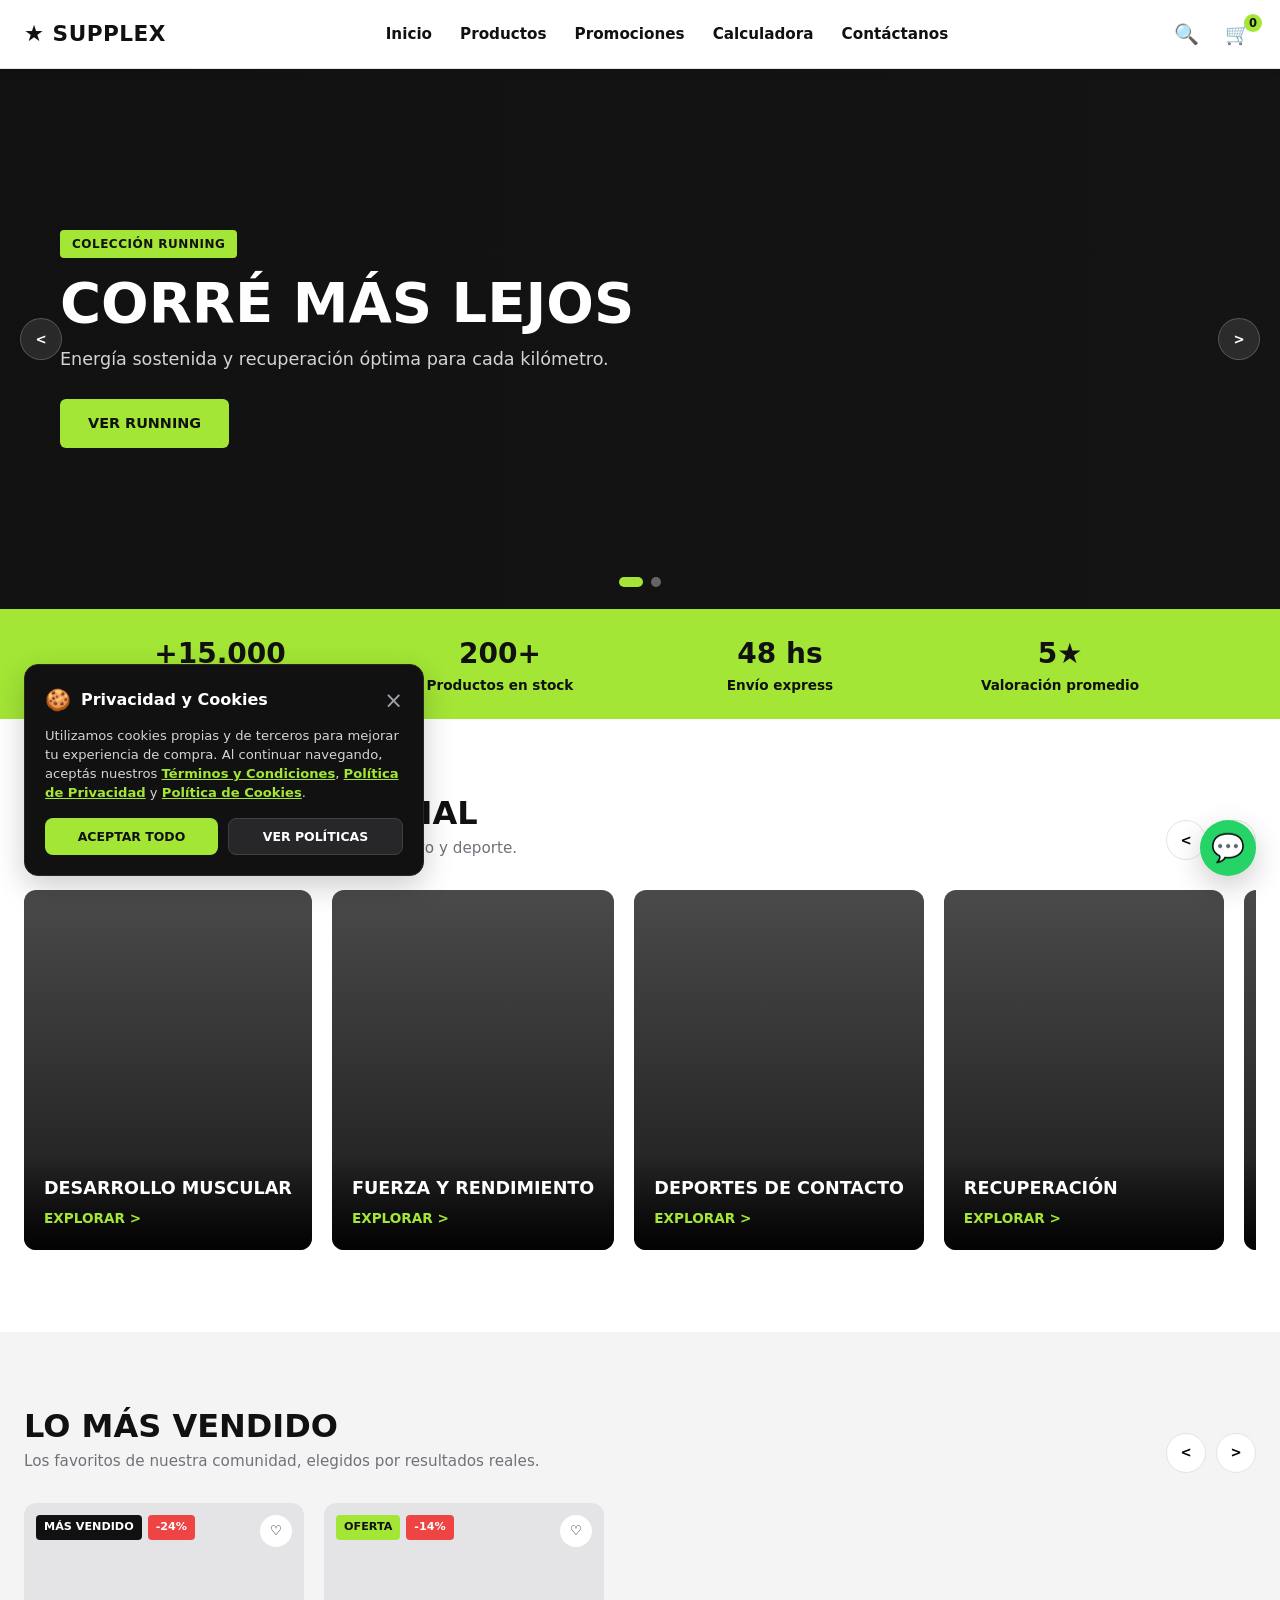
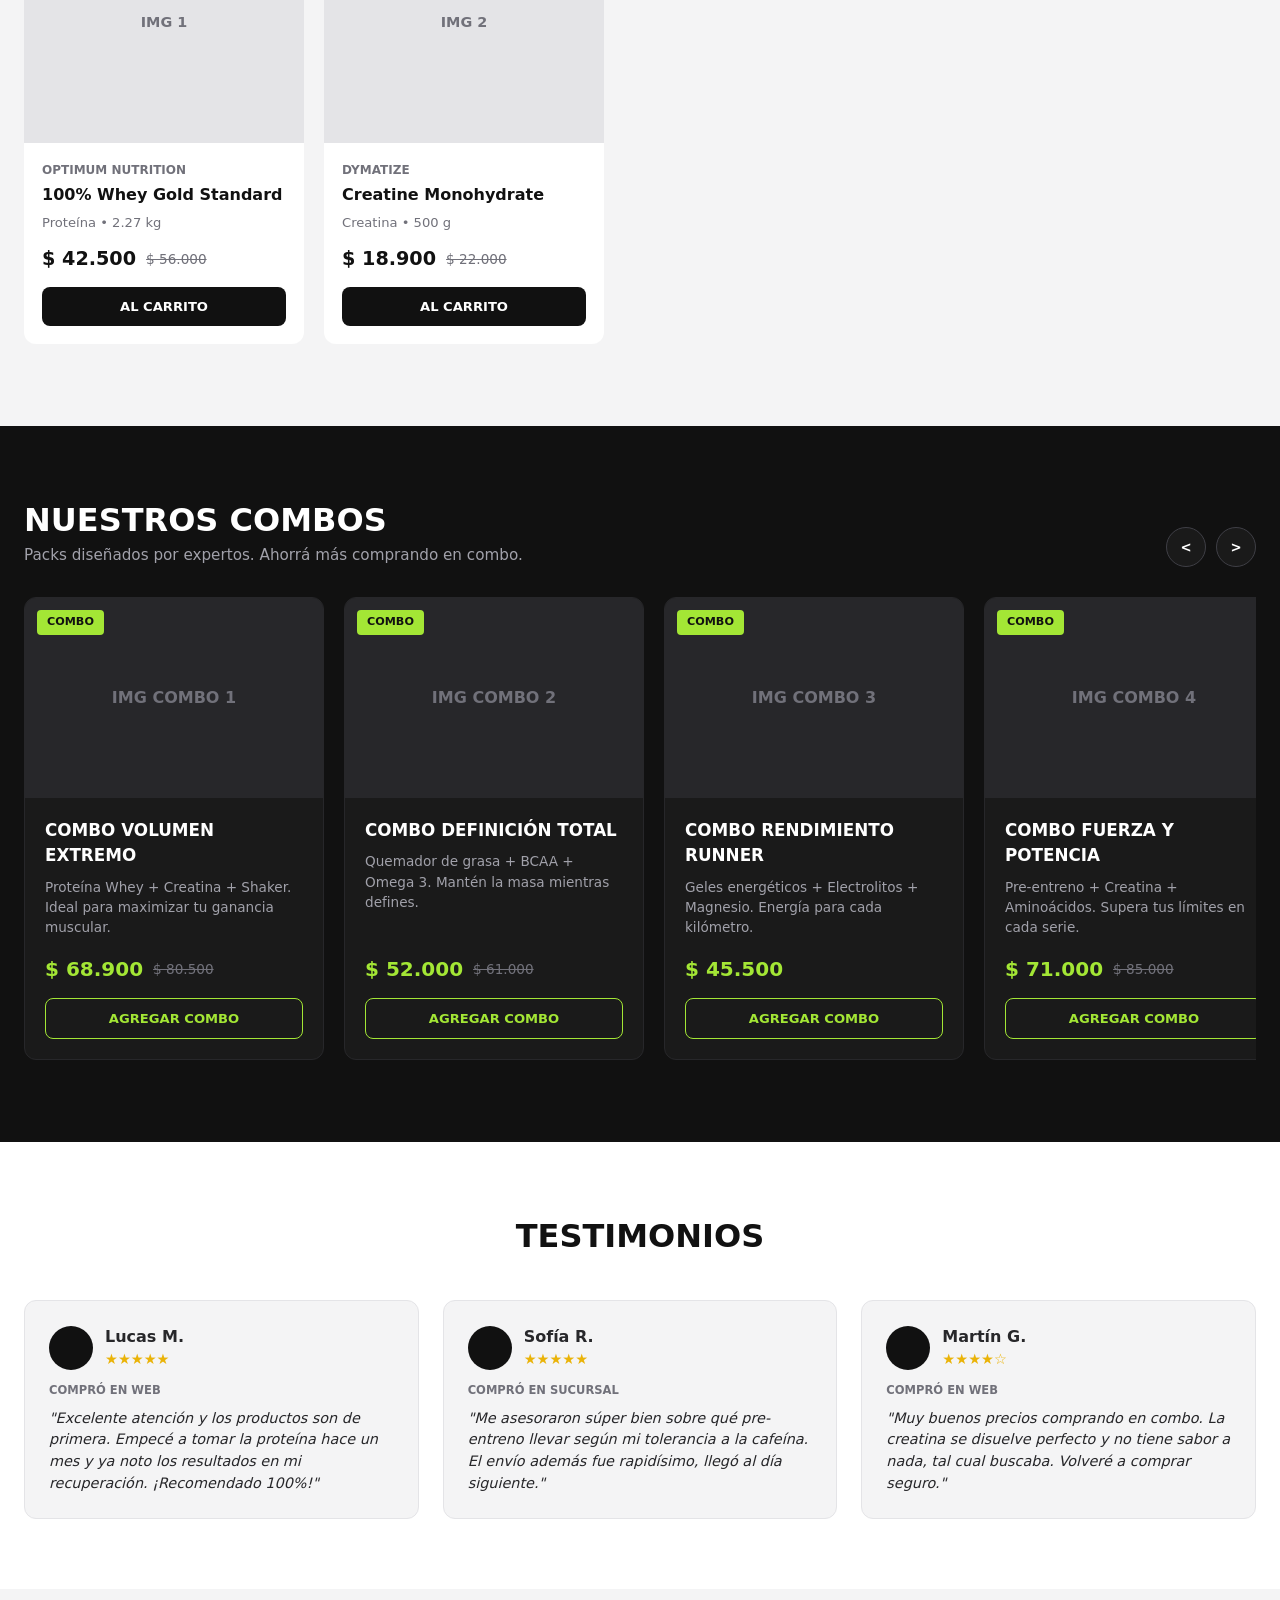
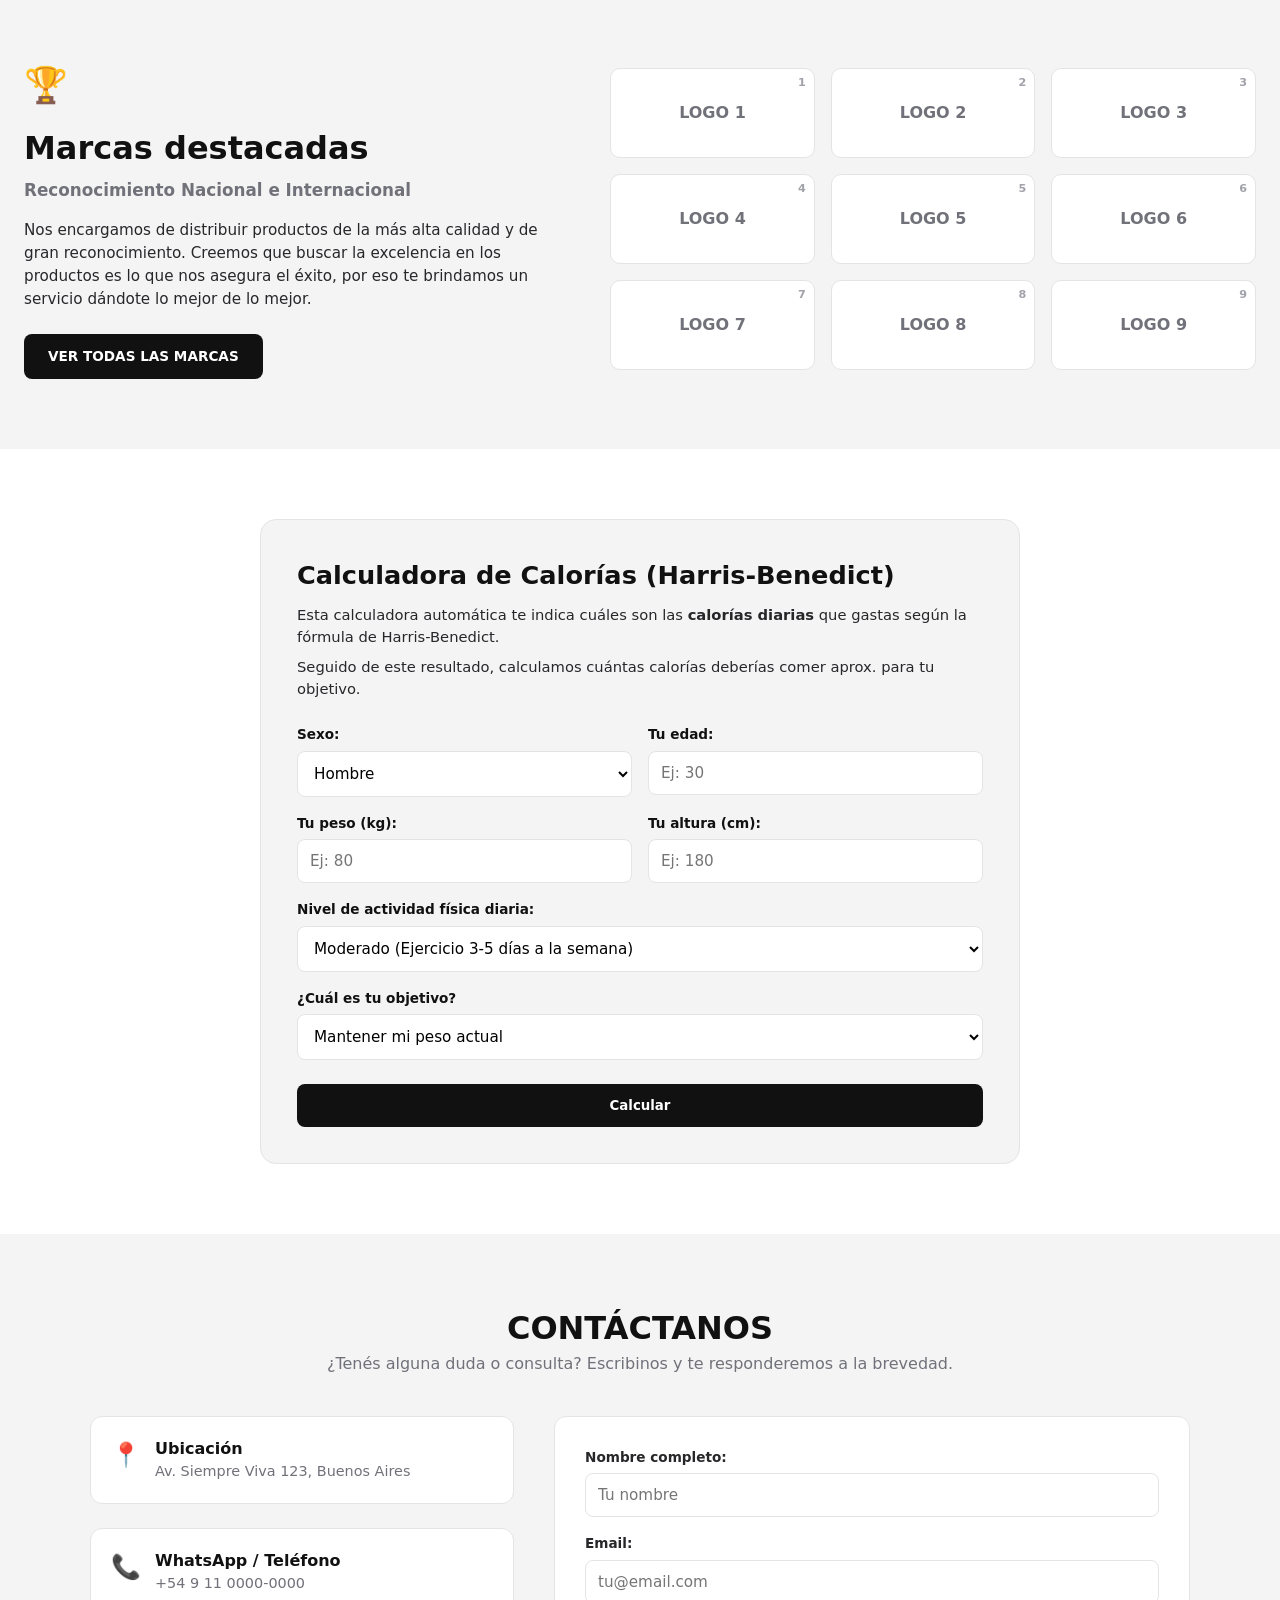
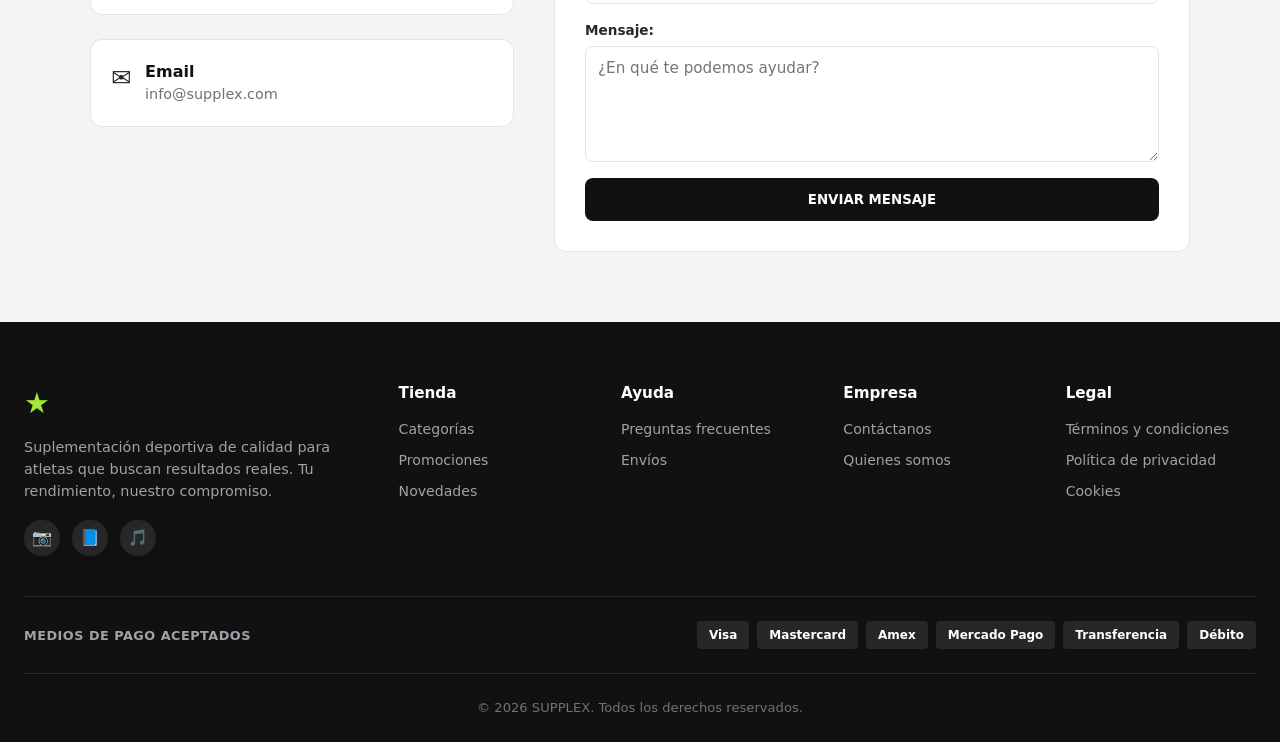
==== commit 5ff427fc: "CAMBIO importante un antes y un despues en el tiempo" ====
--- a/index.html
+++ b/index.html
@@ -110,7 +110,7 @@
       </div>
     </section>
 
-    <!-- ================= SECCIÓN DESCUBRIR ================= -->
+    <!-- ================= SECCIÓN DESCUBRIR (CARDS EXPLICATIVAS) ================= -->
     <section class="descubrir" id="categorias">
       <div class="descubrir__contenedor">
         <div class="descubrir__encabezado">
@@ -178,6 +178,7 @@
       </div>
     </section>
 
+    <!-- ================= SECCIÓN LO MÁS VENDIDO (SE CARGA DESDE LA BD) ================= -->
     <section class="mas-vendidos">
       <div class="mas-vendidos__contenedor">
         <div class="mas-vendidos__encabezado">
@@ -192,7 +193,8 @@
         </div>
 
         <div class="carrusel-horizontal" id="carruselMasVendidos">
-          <article class="producto-tarjeta tarjeta-sombra_efecto">
+          <!-- Si la BD está activa, main.js reemplaza estas tarjetas por los productos reales -->
+          <article class="producto-tarjeta tarjeta-sombra_efecto" data-nombre="100% Whey Gold Standard" data-cat="Proteína" data-precio="42500" data-desc="Proteína de suero de leche aislada y concentrada de rápida absorción • 2.27 kg." data-stock="15">
             <div class="producto-tarjeta__imagen-caja">
               <div class="producto-tarjeta__etiquetas">
                 <span class="etiqueta etiqueta--negra">MÁS VENDIDO</span>
@@ -209,11 +211,11 @@
                 <span class="producto-tarjeta__precio-actual">$ 42.500</span>
                 <span class="producto-tarjeta__precio-viejo">$ 56.000</span>
               </div>
-              <button class="producto-tarjeta__boton boton-oscuro_efecto js-agregar-carrito" data-nombre="100% Whey Gold Standard - Optimum Nutrition" data-precio="42500">AGREGAR AL CARRITO</button>
+              <button class="producto-tarjeta__boton boton-oscuro_efecto js-agregar-carrito" data-nombre="100% Whey Gold Standard - Optimum Nutrition" data-precio="42500">AL CARRITO</button>
             </div>
           </article>
 
-          <article class="producto-tarjeta tarjeta-sombra_efecto">
+          <article class="producto-tarjeta tarjeta-sombra_efecto" data-nombre="Creatine Monohydrate" data-cat="Creatina" data-precio="18900" data-desc="Creatina monohidrato micronizada 100% pura para fuerza y potencia • 500 g." data-stock="20">
             <div class="producto-tarjeta__imagen-caja">
               <div class="producto-tarjeta__etiquetas">
                 <span class="etiqueta etiqueta--verde">OFERTA</span>
@@ -230,46 +232,7 @@
                 <span class="producto-tarjeta__precio-actual">$ 18.900</span>
                 <span class="producto-tarjeta__precio-viejo">$ 22.000</span>
               </div>
-              <button class="producto-tarjeta__boton boton-oscuro_efecto js-agregar-carrito" data-nombre="Creatine Monohydrate - Dymatize" data-precio="18900">AGREGAR AL CARRITO</button>
-            </div>
-          </article>
-
-          <article class="producto-tarjeta tarjeta-sombra_efecto">
-            <div class="producto-tarjeta__imagen-caja">
-              <div class="producto-tarjeta__etiquetas">
-                <span class="etiqueta etiqueta--negra">NUEVO</span>
-              </div>
-              <button class="producto-tarjeta__favorito icono_efecto" aria-label="Favoritos">♡</button>
-              <div class="producto-tarjeta__placeholder">IMG 3</div>
-            </div>
-            <div class="producto-tarjeta__info">
-              <span class="producto-tarjeta__marca">CELLUCOR</span>
-              <h3 class="producto-tarjeta__nombre">Pre-Workout C4 Original</h3>
-              <p class="producto-tarjeta__variante">Pre-entreno • 390 g</p>
-              <div class="producto-tarjeta__precios">
-                <span class="producto-tarjeta__precio-actual">$ 31.200</span>
-              </div>
-              <button class="producto-tarjeta__boton boton-oscuro_efecto js-agregar-carrito" data-nombre="Pre-Workout C4 Original - Cellucor" data-precio="31200">AGREGAR AL CARRITO</button>
-            </div>
-          </article>
-
-          <article class="producto-tarjeta tarjeta-sombra_efecto">
-            <div class="producto-tarjeta__imagen-caja">
-              <div class="producto-tarjeta__etiquetas">
-                <span class="etiqueta etiqueta--roja">-17%</span>
-              </div>
-              <button class="producto-tarjeta__favorito icono_efecto" aria-label="Favoritos">♡</button>
-              <div class="producto-tarjeta__placeholder">IMG 4</div>
-            </div>
-            <div class="producto-tarjeta__info">
-              <span class="producto-tarjeta__marca">MUSCLETECH</span>
-              <h3 class="producto-tarjeta__nombre">BCAA 2:1:1 Instantized</h3>
-              <p class="producto-tarjeta__variante">Aminoácidos • 400 g</p>
-              <div class="producto-tarjeta__precios">
-                <span class="producto-tarjeta__precio-actual">$ 22.400</span>
-                <span class="producto-tarjeta__precio-viejo">$ 27.000</span>
-              </div>
-              <button class="producto-tarjeta__boton boton-oscuro_efecto js-agregar-carrito" data-nombre="BCAA 2:1:1 Instantized - Muscletech" data-precio="22400">AGREGAR AL CARRITO</button>
+              <button class="producto-tarjeta__boton boton-oscuro_efecto js-agregar-carrito" data-nombre="Creatine Monohydrate - Dymatize" data-precio="18900">AL CARRITO</button>
             </div>
           </article>
         </div>
@@ -290,7 +253,7 @@
         </div>
 
         <div class="carrusel-horizontal" id="carruselCombos">
-          <article class="combo-tarjeta tarjeta_efecto">
+          <article class="combo-tarjeta tarjeta_efecto" data-nombre="Combo Volumen Extremo" data-cat="Combo" data-precio="68900" data-desc="Proteína Whey + Creatina + Shaker. Ideal para maximizar tu ganancia muscular." data-stock="10">
             <div class="combo-tarjeta__imagen-caja">
               <span class="combo-tarjeta__etiqueta">COMBO</span>
               <div class="combo-tarjeta__placeholder">IMG COMBO 1</div>
@@ -306,7 +269,7 @@
             </div>
           </article>
 
-          <article class="combo-tarjeta tarjeta_efecto">
+          <article class="combo-tarjeta tarjeta_efecto" data-nombre="Combo Definición Total" data-cat="Combo" data-precio="52000" data-desc="Quemador de grasa + BCAA + Omega 3. Mantén la masa mientras defines." data-stock="10">
             <div class="combo-tarjeta__imagen-caja">
               <span class="combo-tarjeta__etiqueta">COMBO</span>
               <div class="combo-tarjeta__placeholder">IMG COMBO 2</div>
@@ -322,7 +285,7 @@
             </div>
           </article>
 
-          <article class="combo-tarjeta tarjeta_efecto">
+          <article class="combo-tarjeta tarjeta_efecto" data-nombre="Combo Rendimiento Runner" data-cat="Combo" data-precio="45500" data-desc="Geles energéticos + Electrolitos + Magnesio. Energía para cada kilómetro." data-stock="10">
             <div class="combo-tarjeta__imagen-caja">
               <span class="combo-tarjeta__etiqueta">COMBO</span>
               <div class="combo-tarjeta__placeholder">IMG COMBO 3</div>
@@ -337,7 +300,7 @@
             </div>
           </article>
 
-          <article class="combo-tarjeta tarjeta_efecto">
+          <article class="combo-tarjeta tarjeta_efecto" data-nombre="Combo Fuerza y Potencia" data-cat="Combo" data-precio="71000" data-desc="Pre-entreno + Creatina + Aminoácidos. Supera tus límites en cada serie." data-stock="10">
             <div class="combo-tarjeta__imagen-caja">
               <span class="combo-tarjeta__etiqueta">COMBO</span>
               <div class="combo-tarjeta__placeholder">IMG COMBO 4</div>
@@ -656,14 +619,12 @@
         <h2 class="legal-modal__titulo">Información Legal</h2>
         <p class="legal-modal__subtitulo">Transparencia, seguridad y condiciones de uso de SUPPLEX.</p>
 
-        <!-- Pestañas de navegación legal -->
         <div class="legal-modal__tabs">
           <button type="button" class="legal-modal__tab legal-modal__tab--activo" data-target="tab-terminos">Términos y Condiciones</button>
           <button type="button" class="legal-modal__tab" data-target="tab-privacidad">Política de Privacidad</button>
           <button type="button" class="legal-modal__tab" data-target="tab-cookies">Política de Cookies</button>
         </div>
 
-        <!-- Contenido: Términos y Condiciones -->
         <div class="legal-modal__seccion legal-modal__seccion--activa" id="tab-terminos">
           <h3>1. Condiciones Generales de Uso</h3>
           <p>Al acceder y realizar pedidos a través del sitio web de <strong>SUPPLEX</strong>, el usuario acepta estar sujeto a los presentes Términos y Condiciones. Todos nuestros suplementos deportivos comercializados son 100% originales y cuentan con aprobación de las autoridades sanitarias correspondientes.</p>
@@ -673,7 +634,6 @@
           <p>Realizamos envíos a todo el país dentro de las 24 a 48 hs hábiles posteriores a la acreditación del pago. Por razones de seguridad bromatológica, solo se aceptan cambios o devoluciones de productos que conserven su precinto de seguridad original intacto.</p>
         </div>
 
-        <!-- Contenido: Política de Privacidad -->
         <div class="legal-modal__seccion" id="tab-privacidad">
           <h3>1. Protección de Datos Personales</h3>
           <p>En <strong>SUPPLEX</strong> protegemos tu información conforme a la Ley N° 25.326 de Protección de Datos Personales. Los datos solicitados en el carrito (nombre, teléfono, dirección de entrega y correo electrónico) se utilizan exclusivamente para procesar y despachar tus pedidos.</p>
@@ -681,7 +641,6 @@
           <p>No vendemos, alquilamos ni compartimos tu información personal con terceros ajenos a la operatoria logística de entrega. Podés solicitar la actualización o eliminación de tus datos en cualquier momento escribiéndonos a <strong>info@supplex.com</strong>.</p>
         </div>
 
-        <!-- Contenido: Política de Cookies -->
         <div class="legal-modal__seccion" id="tab-cookies">
           <h3>1. ¿Qué son las Cookies?</h3>
           <p>Las cookies son pequeños archivos que se almacenan en tu navegador para recordar tus preferencias, mantener los suplementos guardados en tu carrito de compras y analizar el rendimiento del sitio.</p>
@@ -696,7 +655,7 @@
     </div>
   </div>
 
-  <!-- --- CARRITO MODAL (ACTUALIZADO V2.0) --- -->
+  <!-- --- CARRITO MODAL --- -->
   <div class="carrito-modal" id="carritoModal">
     <div class="carrito-modal__fondo" id="carritoFondo"></div>
     <div class="carrito-modal__panel">
@@ -756,7 +715,7 @@
     </div>
   </div>
 
-  <!-- --- MODAL VISTA RÁPIDA DE PRODUCTO --- -->
+  <!-- --- CARD FLOTANTE / MODAL DE INFORMACIÓN DEL PRODUCTO --- -->
   <div class="producto-modal" id="productoModal">
     <div class="producto-modal__fondo" id="btnCerrarFondoProducto"></div>
     <div class="producto-modal__panel">
@@ -769,6 +728,7 @@
           <span class="producto-modal__categoria" id="modalProdCat">Categoría</span>
           <h3 class="producto-modal__titulo" id="modalProdTitulo">Nombre del Producto</h3>
           <p class="producto-modal__descripcion" id="modalProdDesc">Descripción detallada del producto...</p>
+          <p id="modalProdStock" style="font-size: 0.85rem; font-weight: 700; color: #22c55e; margin-bottom: 12px;">✔ Stock disponible</p>
           <div class="producto-modal__precio" id="modalProdPrecio">$ 0</div>
           
           <button class="producto-modal__boton boton-oscuro_efecto js-agregar-carrito" id="modalProdBtn" data-nombre="" data-precio="">
@@ -840,7 +800,6 @@
       const tabsLegal = document.querySelectorAll('.legal-modal__tab');
       const seccionesLegal = document.querySelectorAll('.legal-modal__seccion');
 
-      // Mostrar card flotante si aún no fue aceptada en esta sesión
       if (cookiesFlotante && !localStorage.getItem('supplex_cookies_ok')) {
         setTimeout(() => {
           cookiesFlotante.classList.add('cookies-flotante--activo');
@@ -857,7 +816,6 @@
         cookiesFlotante?.classList.remove('cookies-flotante--activo');
       });
 
-      // Cambiar de pestaña dentro del modal legal
       const activarTabLegal = (nombreTab) => {
         const targetId = `tab-${nombreTab}`;
         tabsLegal.forEach(tab => {
@@ -875,7 +833,6 @@
         });
       });
 
-      // Abrir modal legal desde el footer o desde la card flotante
       document.querySelectorAll('.js-abrir-legal').forEach(enlace => {
         enlace.addEventListener('click', (e) => {
           e.preventDefault();
--- a/css/style.css
+++ b/css/style.css
@@ -1868,36 +1868,90 @@
    ========================================= */
 .catalogo {
   padding: 60px 24px;
+  background-color: var(--color-gris-claro);
+  min-height: 70vh;
+}
+
+.catalogo__contenedor,
+.catalogo:has(> .catalogo__filtros) {
   max-width: 1280px;
   margin: 0 auto;
+  display: grid;
+  grid-template-columns: 250px 1fr;
+  gap: 32px;
+  align-items: start;
 }
 
 .catalogo__filtros {
-  display: flex;
-  flex-wrap: wrap;
-  gap: 10px;
-  margin-bottom: 30px;
+  background-color: var(--color-claro);
+  padding: 24px;
+  border-radius: 12px;
+  border: 1px solid var(--color-borde);
+  box-shadow: var(--sombra-suave);
+  display: flex;
+  flex-direction: column;
+}
+
+.catalogo__filtros h3,
+.catalogo__filtros h4,
+.catalogo__filtros-titulo {
+  font-size: 0.95rem;
+  font-weight: 900;
+  text-transform: uppercase;
+  color: var(--color-oscuro);
+  padding-bottom: 12px;
+  margin-bottom: 16px;
+  border-bottom: 2px solid var(--color-oscuro);
+}
+
+.catalogo__filtros ul,
+.catalogo__lista {
+  display: flex;
+  flex-direction: column;
+  gap: 6px;
 }
 
 .catalogo__filtro-btn {
-  padding: 10px 18px;
-  border-radius: 8px;
-  border: 1px solid var(--color-borde);
-  background-color: var(--color-claro);
-  font-weight: 700;
-  cursor: pointer;
+  width: 100%;
+  text-align: left;
+  padding: 8px 14px;
+  background-color: transparent;
+  border: none;
+  border-left: 3px solid transparent;
+  border-radius: 0;
+  font-size: 0.92rem;
+  font-weight: 500;
+  color: var(--color-gris-medio);
+  cursor: pointer;
+  transition: var(--transicion);
+}
+
+.catalogo__filtro-btn:hover {
+  color: var(--color-oscuro);
+  border-left-color: var(--color-borde);
 }
 
 .catalogo__filtro-btn--activo {
-  background-color: var(--color-oscuro);
-  color: var(--color-primario);
-  border-color: var(--color-oscuro);
-}
-
-#grillaCatalogo {
+  background-color: transparent;
+  color: var(--color-oscuro);
+  font-weight: 800;
+  border: none;
+  border-left: 3px solid var(--color-primario);
+}
+
+#grillaCatalogo,
+.catalogo__grilla {
   display: grid;
   grid-template-columns: repeat(auto-fill, minmax(260px, 1fr));
   gap: 24px;
+  width: 100%;
+}
+
+@media (max-width: 900px) {
+  .catalogo__contenedor,
+  .catalogo:has(> .catalogo__filtros) {
+    grid-template-columns: 1fr;
+  }
 }
 
 /* =========================================
